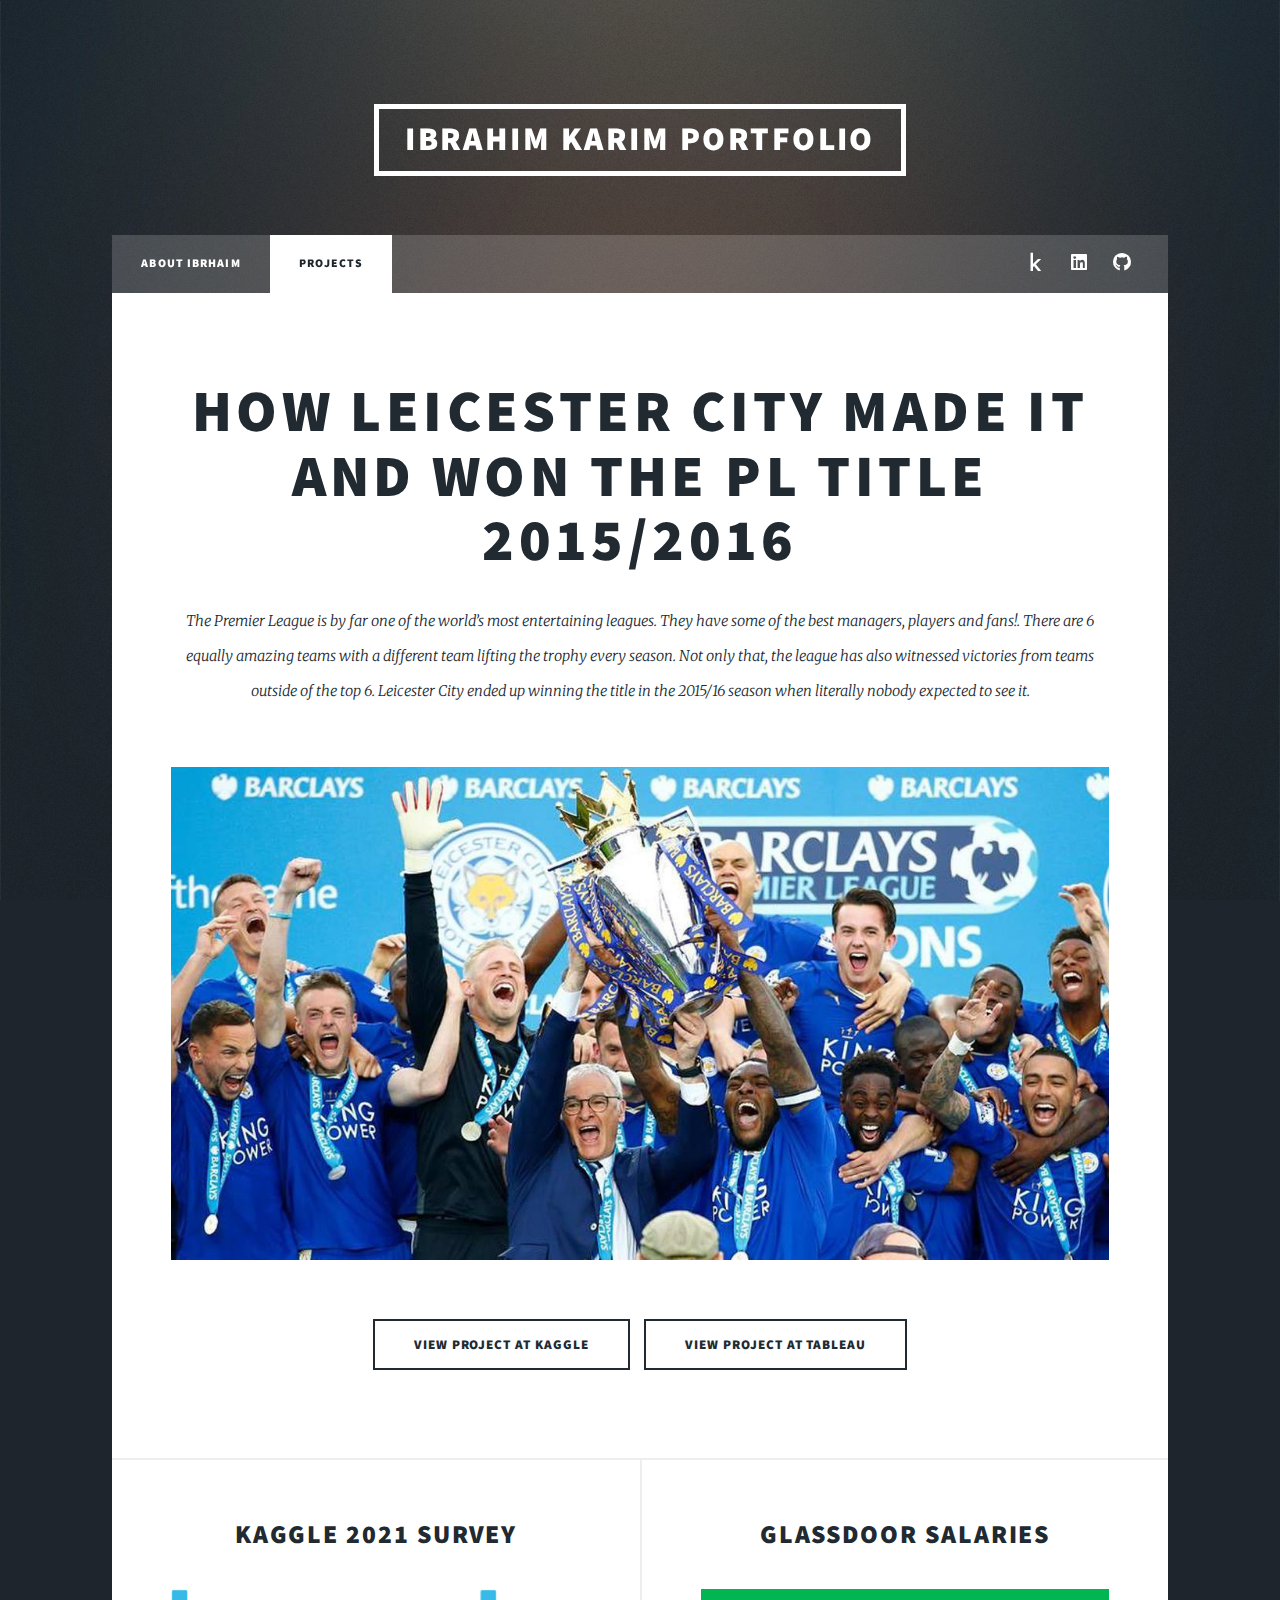
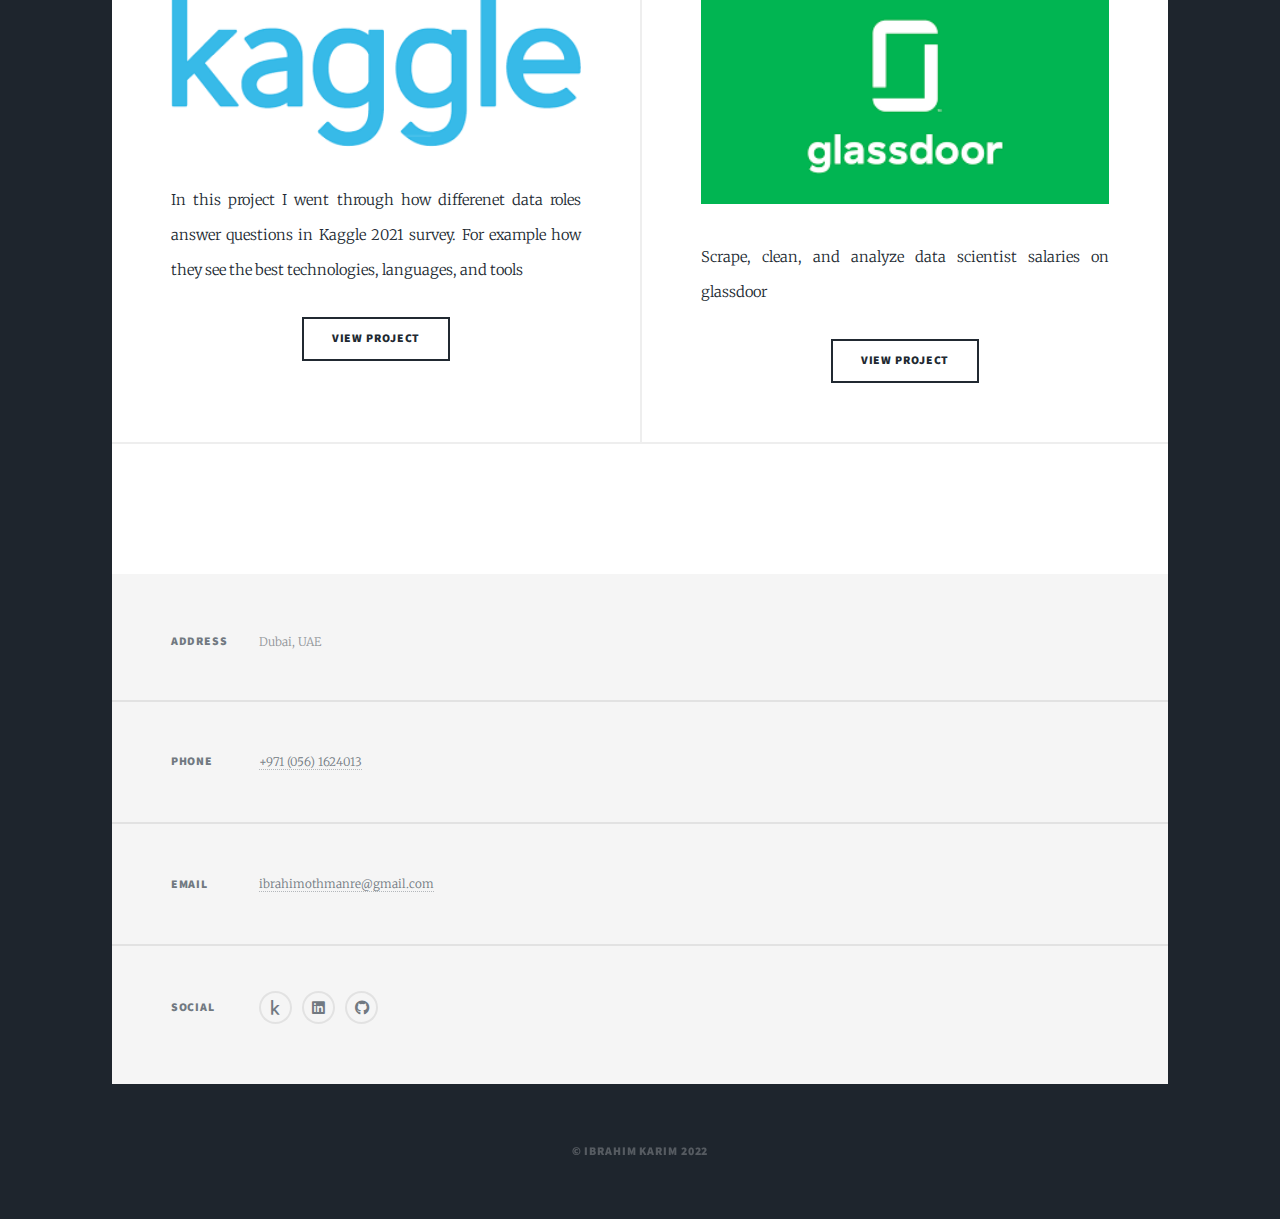
==== projects.html @ af28c00c "Add files via upload" ====
<!DOCTYPE HTML>
<!--
	Massively by HTML5 UP
	html5up.net | @ajlkn
	Free for personal and commercial use under the CCA 3.0 license (html5up.net/license)
-->
<html>
	<head>
		<title>Ibrahim Karim Data Analyst</title>
		<meta charset="utf-8" />
		<meta name="viewport" content="width=device-width, initial-scale=1, user-scalable=no" />
		<link rel="stylesheet" href="assets/css/main.css" />
		<noscript><link rel="stylesheet" href="assets/css/noscript.css" /></noscript>
	</head>
	<body class="is-preload">

		<!-- Wrapper -->
			<div id="wrapper">

				

				<!-- Header -->
					<header id="header">
						<a href="index.html" class="logo">Ibrahim Karim Portfolio</a>
					</header>

				<!-- Nav -->
					<nav id="nav">
						<ul class="links">
							<li><a href="index.html">About Ibrhaim</a></li>
							<li class="active"><a href="elements.html">Projects</a></li>
						</ul>
						<ul class="icons">
							<li><a href="https://www.kaggle.com/ibrahimothman/code" class="icon brands fa-kaggle" target="_blank"><span class="label">Kaggle</span></a></li>
							<li><a href="https://www.linkedin.com/in/ibrahim-karim-ibrahim" class="icon brands fa-linkedin" target="_blank"><span class="label">LinkedIn</span></a></li>
							<li><a href="https://www.github.com/ibrahimothman" class="icon brands fa-github" target="_blank"><span class="label">GitHub</span></a></li>
						</ul>
					</nav>

				<!-- Main -->
					<div id="main">

						<!-- Featured Post -->
							<article class="post featured">
								<header class="major">
									<h2><a href="#">How Leicester City made it and won the PL title 2015/2016</a></h2>
									<p>The Premier League is by far one of the world’s most entertaining leagues. They have some of the best managers, players and fans!.
										There are 6 equally amazing teams with a different team lifting the trophy every season. Not only that, the league has also witnessed victories from teams outside of the top 6. 
										Leicester City ended up winning the title in the 2015/16 season when literally nobody expected to see it. 
										</p>
								</header>
								<a href="#" class="image main"><img src="images/leicester.jpg" alt="" /></a>
								<ul class="actions special">
									<li><a href="https://www.kaggle.com/ibrahimothman/how-leicester-won-the-pl-in-2015-16" class="button large" target="_blank">View Project at Kaggle</a></li>
									<li><a href="https://rb.gy/t4srkr" class="button large" target="_blank">View Project at Tableau</a></li>
								</ul>
							</article>

						<!-- Posts -->
							<section class="posts">
								<!-- <article>
									<header>
										<h2><a href="#">Avocado Sales in the USA 2015-2021<br /></a></h2>
									</header>
									<a href="#" class="image fit"><img src="images/avocado.jpg" alt="" /></a>
									<p>Due to the rise of vegetarianism, I was wondering if the price of the avocado, depending on the varieties increased over time and if it has an impact on the total volume sold as well as the volume sold</p>
									<ul class="actions special">
										<li><a href="#" class="button" target="_blank">View Project</a></li>
									</ul>
								</article> -->
								<article>
									<header>
										<h2><a href="#">Kaggle 2021 Survey<br /></a></h2>
									</header>
									<a href="https://www.kaggle.com/code/ibrahimothman/kaggle-2021-survey-compare-answers-by-roles" class="image fit" target="_blank"><img src="images/Kaggle.png" alt="" /></a>
									<p>In this project I went through how differenet data roles answer questions in Kaggle 2021 survey. For example how they see the best technologies, languages, and tools</p>
									<ul class="actions special">
										<li><a href="https://www.kaggle.com/code/ibrahimothman/kaggle-2021-survey-compare-answers-by-roles" class="button" target="_blank">View Project</a></li>
									</ul>
								</article>
								<article>
									<header>
										<h2><a href="#">Glassdoor Salaries<br />
										</a></h2>
									</header>
									<a href="https://github.com/ibrahimothman/Glassdoor_DS_salaries/blob/main/EDA.ipynb" class="image fit" target="_blank"><img src="images/glassdoor.png" alt="" /></a>
									<p>Scrape, clean, and analyze data scientist salaries on glassdoor</p>
									<ul class="actions special">
										<li><a href="https://github.com/ibrahimothman/Glassdoor_DS_salaries/blob/main/EDA.ipynb" class="button" target="_blank">View Project</a></li>
									</ul>
								</article>
								
							</section>

						<!-- Footer -->
							<footer>
								<div class="pagination">
									<!--<a href="#" class="previous">Prev</a>-->
									<!-- <a href="#" class="page active">1</a>
									<a href="#" class="page">2</a>
									<a href="#" class="page">3</a>
									<span class="extra">&hellip;</span>
									<a href="#" class="page">8</a>
									<a href="#" class="page">9</a>
									<a href="#" class="page">10</a>
									<a href="#" class="next">Next</a> -->
								</div>
							</footer>

					</div>

				<!-- Footer -->
					<footer id="footer">
						
						<section class="split contact">
							<section class="alt">
								<h3>Address</h3>
								<p>Dubai, UAE<br />
								</p>
							</section>
							<section>
								<h3>Phone</h3>
								<p><a href="tel:+9710561624013">+971 (056) 1624013</a></p>
							</section>
							<section>
								<h3>Email</h3>
								<p><a href="mailto:ibrahimothmanre@gmail.com">ibrahimothmanre@gmail.com</a></p>
							</section>
							<section>
								<h3>Social</h3>
								<ul class="icons alt">
									<li><a href="https://www.kaggle.com/ibrahimothman/code" class="icon brands alt fa-kaggle" target="_blank"><span class="label">Kaggle</span></a></li>
									<li><a href="https://www.linkedin.com/in/ibrahim-karim-ibrahim" class="icon brands alt fa-linkedin" target="_blank"><span class="label">LinkedIn</span></a></li>
									<li><a href="https://www.github.com/ibrahimothman" class="icon brands alt fa-github" target="_blank"><span class="label">GitHub</span></a></li>
								
								</ul>
							</section>
						</section>
					</footer>

				<!-- Copyright -->
					<div id="copyright">
						<ul><li>&copy; Ibrahim Karim 2022</li></ul>
					</div>

			</div>

		<!-- Scripts -->
			<script src="assets/js/jquery.min.js"></script>
			<script src="assets/js/jquery.scrollex.min.js"></script>
			<script src="assets/js/jquery.scrolly.min.js"></script>
			<script src="assets/js/browser.min.js"></script>
			<script src="assets/js/breakpoints.min.js"></script>
			<script src="assets/js/util.js"></script>
			<script src="assets/js/main.js"></script>

	</body>
</html>
---- assets/css/main.css ----
@import url(fontawesome-all.min.css);
@import url("https://fonts.googleapis.com/css?family=Merriweather:300,700,300italic,700italic|Source+Sans+Pro:900");

/*
	Massively by HTML5 UP
	html5up.net | @ajlkn
	Free for personal and commercial use under the CCA 3.0 license (html5up.net/license)
*/

html, body, div, span, applet, object,
iframe, h1, h2, h3, h4, h5, h6, p, blockquote,
pre, a, abbr, acronym, address, big, cite,
code, del, dfn, em, img, ins, kbd, q, s, samp,
small, strike, strong, sub, sup, tt, var, b,
u, i, center, dl, dt, dd, ol, ul, li, fieldset,
form, label, legend, table, caption, tbody,
tfoot, thead, tr, th, td, article, aside,
canvas, details, embed, figure, figcaption,
footer, header, hgroup, menu, nav, output, ruby,
section, summary, time, mark, audio, video {
	margin: 0;
	padding: 0;
	border: 0;
	font-size: 100%;
	font: inherit;
	vertical-align: baseline;}

article, aside, details, figcaption, figure,
footer, header, hgroup, menu, nav, section {
	display: block;}

body {
	line-height: 1;
}

ol, ul {
	list-style: none;
}

blockquote, q {
	quotes: none;
}

	blockquote:before, blockquote:after, q:before, q:after {
		content: '';
		content: none;
	}

table {
	border-collapse: collapse;
	border-spacing: 0;
}

body {
	-webkit-text-size-adjust: none;
}

mark {
	background-color: transparent;
	color: inherit;
}

input::-moz-focus-inner {
	border: 0;
	padding: 0;
}

input, select, textarea {
	-moz-appearance: none;
	-webkit-appearance: none;
	-ms-appearance: none;
	appearance: none;
}

/* Basic */

	@-ms-viewport {
		width: device-width;
	}

	body {
		-ms-overflow-style: scrollbar;
	}

	@media screen and (max-width: 480px) {

		html, body {
			min-width: 320px;
		}

	}

	html {
		box-sizing: border-box;
	}

	*, *:before, *:after {
		box-sizing: inherit;
	}

	body {
		background-color: #1e252d;
	}

		body.is-preload *, body.is-preload *:before, body.is-preload *:after {
			-moz-animation: none !important;
			-webkit-animation: none !important;
			-ms-animation: none !important;
			animation: none !important;
			-moz-transition: none !important;
			-webkit-transition: none !important;
			-ms-transition: none !important;
			transition: none !important;
		}

/* Type */

	html {
		font-size: 16pt;
	}

		@media screen and (max-width: 1680px) {

			html {
				font-size: 12pt;
			}

		}

		@media screen and (max-width: 1280px) {

			html {
				font-size: 11pt;
			}

		}

		@media screen and (max-width: 360px) {

			html {
				font-size: 10pt;
			}

		}

	body {
		color: #212931;
	}

	body, input, select, textarea {
		font-family: "Merriweather", Georgia, serif;
		font-weight: 300;
		font-size: 1rem;
		line-height: 2.375;
	}

	a {
		-moz-transition: color 0.2s ease-in-out, background-color 0.2s ease-in-out, border-color 0.2s ease-in-out, box-shadow 0.2s ease-in-out;
		-webkit-transition: color 0.2s ease-in-out, background-color 0.2s ease-in-out, border-color 0.2s ease-in-out, box-shadow 0.2s ease-in-out;
		-ms-transition: color 0.2s ease-in-out, background-color 0.2s ease-in-out, border-color 0.2s ease-in-out, box-shadow 0.2s ease-in-out;
		transition: color 0.2s ease-in-out, background-color 0.2s ease-in-out, border-color 0.2s ease-in-out, box-shadow 0.2s ease-in-out;
		border-bottom: dotted 1px;
		text-decoration: none;
	}

		a:hover {
			border-bottom-color: transparent;
		}

	strong, b {
		font-weight: 600;
	}

	em, i {
		font-style: italic;
	}

	p {
		text-align: justify;
		margin: 0 0 2rem 0;
	}

	h1, h2, h3, h4, h5, h6 {
		font-family: "Source Sans Pro", Helvetica, sans-serif;
		font-weight: 900;
		line-height: 1.5;
		letter-spacing: 0.075em;
		text-transform: uppercase;
		margin: 0 0 1rem 0;
	}

		h1 a, h2 a, h3 a, h4 a, h5 a, h6 a {
			border-bottom: 0;
			color: inherit;
			text-decoration: none;
		}

	h1 {
		font-size: 4rem;
		line-height: 1.1;
		margin: 0 0 2rem 0;
	}

	h2 {
		font-size: 1.75rem;
		line-height: 1.3;
		margin: 0 0 1.5rem 0;
	}

	h3 {
		font-size: 1.25rem;
		margin: 0 0 1.5rem 0;
	}

	h4 {
		font-size: 1rem;
	}

	h5 {
		font-size: 0.9rem;
	}

	h6 {
		font-size: 0.8rem;
	}

	sub {
		font-size: 0.8rem;
		position: relative;
		top: 0.5rem;
	}

	sup {
		font-size: 0.8rem;
		position: relative;
		top: -0.5rem;
	}

	blockquote {
		border-left: solid 4px;
		font-style: italic;
		margin: 0 0 2rem 0;
		padding: 0.5rem 0 0.5rem 2rem;
	}

	code {
		border: solid 2px;
		font-family: "Courier New", monospace;
		font-size: 0.9rem;
		margin: 0 0.25rem;
		padding: 0.25rem 0.65rem;
	}

	pre {
		-webkit-overflow-scrolling: touch;
		font-family: "Courier New", monospace;
		font-size: 0.9rem;
		margin: 0 0 2rem 0;
	}

		pre code {
			display: block;
			line-height: 1.75;
			padding: 1rem 1.5rem;
			overflow-x: auto;
		}

	hr {
		border: 0;
		border-bottom: solid 2px;
		margin: 3rem 0;
	}

		hr.major {
			margin: 5rem 0;
		}

	.align-left {
		text-align: left;
	}

	.align-center {
		text-align: center;
	}

	.align-right {
		text-align: right;
	}

	input, select, textarea {
		color: #212931;
	}

	a {
		color: #212931;
		border-bottom-color: rgba(33, 41, 49, 0.5);
	}

		a:hover {
			border-bottom-color: transparent;
			color: #18bfef !important;
		}

	strong, b {
		color: #212931;
	}

	h1, h2, h3, h4, h5, h6 {
		color: #212931;
	}

	blockquote {
		border-left-color: #eeeeee;
	}

	code {
		background: rgba(220, 220, 220, 0.25);
		border-color: #eeeeee;
	}

	hr {
		border-bottom-color: #eeeeee;
	}

/* Row */

	.row {
		display: flex;
		flex-wrap: wrap;
		box-sizing: border-box;
		align-items: stretch;
	}

		.row > * {
			box-sizing: border-box;
		}

		.row.gtr-uniform > * > :last-child {
			margin-bottom: 0;
		}

		.row.aln-left {
			justify-content: flex-start;
		}

		.row.aln-center {
			justify-content: center;
		}

		.row.aln-right {
			justify-content: flex-end;
		}

		.row.aln-top {
			align-items: flex-start;
		}

		.row.aln-middle {
			align-items: center;
		}

		.row.aln-bottom {
			align-items: flex-end;
		}

		.row > .imp {
			order: -1;
		}

		.row > .col-1 {
			width: 8.33333%;
		}

		.row > .off-1 {
			margin-left: 8.33333%;
		}

		.row > .col-2 {
			width: 16.66667%;
		}

		.row > .off-2 {
			margin-left: 16.66667%;
		}

		.row > .col-3 {
			width: 25%;
		}

		.row > .off-3 {
			margin-left: 25%;
		}

		.row > .col-4 {
			width: 33.33333%;
		}

		.row > .off-4 {
			margin-left: 33.33333%;
		}

		.row > .col-5 {
			width: 41.66667%;
		}

		.row > .off-5 {
			margin-left: 41.66667%;
		}

		.row > .col-6 {
			width: 50%;
		}

		.row > .off-6 {
			margin-left: 50%;
		}

		.row > .col-7 {
			width: 58.33333%;
		}

		.row > .off-7 {
			margin-left: 58.33333%;
		}

		.row > .col-8 {
			width: 66.66667%;
		}

		.row > .off-8 {
			margin-left: 66.66667%;
		}

		.row > .col-9 {
			width: 75%;
		}

		.row > .off-9 {
			margin-left: 75%;
		}

		.row > .col-10 {
			width: 83.33333%;
		}

		.row > .off-10 {
			margin-left: 83.33333%;
		}

		.row > .col-11 {
			width: 91.66667%;
		}

		.row > .off-11 {
			margin-left: 91.66667%;
		}

		.row > .col-12 {
			width: 100%;
		}

		.row > .off-12 {
			margin-left: 100%;
		}

		.row.gtr-0 {
			margin-top: 0;
			margin-left: 0rem;
		}

			.row.gtr-0 > * {
				padding: 0 0 0 0rem;
			}

			.row.gtr-0.gtr-uniform {
				margin-top: 0rem;
			}

				.row.gtr-0.gtr-uniform > * {
					padding-top: 0rem;
				}

		.row.gtr-25 {
			margin-top: 0;
			margin-left: -0.375rem;
		}

			.row.gtr-25 > * {
				padding: 0 0 0 0.375rem;
			}

			.row.gtr-25.gtr-uniform {
				margin-top: -0.375rem;
			}

				.row.gtr-25.gtr-uniform > * {
					padding-top: 0.375rem;
				}

		.row.gtr-50 {
			margin-top: 0;
			margin-left: -0.75rem;
		}

			.row.gtr-50 > * {
				padding: 0 0 0 0.75rem;
			}

			.row.gtr-50.gtr-uniform {
				margin-top: -0.75rem;
			}

				.row.gtr-50.gtr-uniform > * {
					padding-top: 0.75rem;
				}

		.row {
			margin-top: 0;
			margin-left: -1.5rem;
		}

			.row > * {
				padding: 0 0 0 1.5rem;
			}

			.row.gtr-uniform {
				margin-top: -1.5rem;
			}

				.row.gtr-uniform > * {
					padding-top: 1.5rem;
				}

		.row.gtr-150 {
			margin-top: 0;
			margin-left: -2.25rem;
		}

			.row.gtr-150 > * {
				padding: 0 0 0 2.25rem;
			}

			.row.gtr-150.gtr-uniform {
				margin-top: -2.25rem;
			}

				.row.gtr-150.gtr-uniform > * {
					padding-top: 2.25rem;
				}

		.row.gtr-200 {
			margin-top: 0;
			margin-left: -3rem;
		}

			.row.gtr-200 > * {
				padding: 0 0 0 3rem;
			}

			.row.gtr-200.gtr-uniform {
				margin-top: -3rem;
			}

				.row.gtr-200.gtr-uniform > * {
					padding-top: 3rem;
				}

		@media screen and (max-width: 1680px) {

			.row {
				display: flex;
				flex-wrap: wrap;
				box-sizing: border-box;
				align-items: stretch;
			}

				.row > * {
					box-sizing: border-box;
				}

				.row.gtr-uniform > * > :last-child {
					margin-bottom: 0;
				}

				.row.aln-left {
					justify-content: flex-start;
				}

				.row.aln-center {
					justify-content: center;
				}

				.row.aln-right {
					justify-content: flex-end;
				}

				.row.aln-top {
					align-items: flex-start;
				}

				.row.aln-middle {
					align-items: center;
				}

				.row.aln-bottom {
					align-items: flex-end;
				}

				.row > .imp-xlarge {
					order: -1;
				}

				.row > .col-1-xlarge {
					width: 8.33333%;
				}

				.row > .off-1-xlarge {
					margin-left: 8.33333%;
				}

				.row > .col-2-xlarge {
					width: 16.66667%;
				}

				.row > .off-2-xlarge {
					margin-left: 16.66667%;
				}

				.row > .col-3-xlarge {
					width: 25%;
				}

				.row > .off-3-xlarge {
					margin-left: 25%;
				}

				.row > .col-4-xlarge {
					width: 33.33333%;
				}

				.row > .off-4-xlarge {
					margin-left: 33.33333%;
				}

				.row > .col-5-xlarge {
					width: 41.66667%;
				}

				.row > .off-5-xlarge {
					margin-left: 41.66667%;
				}

				.row > .col-6-xlarge {
					width: 50%;
				}

				.row > .off-6-xlarge {
					margin-left: 50%;
				}

				.row > .col-7-xlarge {
					width: 58.33333%;
				}

				.row > .off-7-xlarge {
					margin-left: 58.33333%;
				}

				.row > .col-8-xlarge {
					width: 66.66667%;
				}

				.row > .off-8-xlarge {
					margin-left: 66.66667%;
				}

				.row > .col-9-xlarge {
					width: 75%;
				}

				.row > .off-9-xlarge {
					margin-left: 75%;
				}

				.row > .col-10-xlarge {
					width: 83.33333%;
				}

				.row > .off-10-xlarge {
					margin-left: 83.33333%;
				}

				.row > .col-11-xlarge {
					width: 91.66667%;
				}

				.row > .off-11-xlarge {
					margin-left: 91.66667%;
				}

				.row > .col-12-xlarge {
					width: 100%;
				}

				.row > .off-12-xlarge {
					margin-left: 100%;
				}

				.row.gtr-0 {
					margin-top: 0;
					margin-left: 0rem;
				}

					.row.gtr-0 > * {
						padding: 0 0 0 0rem;
					}

					.row.gtr-0.gtr-uniform {
						margin-top: 0rem;
					}

						.row.gtr-0.gtr-uniform > * {
							padding-top: 0rem;
						}

				.row.gtr-25 {
					margin-top: 0;
					margin-left: -0.375rem;
				}

					.row.gtr-25 > * {
						padding: 0 0 0 0.375rem;
					}

					.row.gtr-25.gtr-uniform {
						margin-top: -0.375rem;
					}

						.row.gtr-25.gtr-uniform > * {
							padding-top: 0.375rem;
						}

				.row.gtr-50 {
					margin-top: 0;
					margin-left: -0.75rem;
				}

					.row.gtr-50 > * {
						padding: 0 0 0 0.75rem;
					}

					.row.gtr-50.gtr-uniform {
						margin-top: -0.75rem;
					}

						.row.gtr-50.gtr-uniform > * {
							padding-top: 0.75rem;
						}

				.row {
					margin-top: 0;
					margin-left: -1.5rem;
				}

					.row > * {
						padding: 0 0 0 1.5rem;
					}

					.row.gtr-uniform {
						margin-top: -1.5rem;
					}

						.row.gtr-uniform > * {
							padding-top: 1.5rem;
						}

				.row.gtr-150 {
					margin-top: 0;
					margin-left: -2.25rem;
				}

					.row.gtr-150 > * {
						padding: 0 0 0 2.25rem;
					}

					.row.gtr-150.gtr-uniform {
						margin-top: -2.25rem;
					}

						.row.gtr-150.gtr-uniform > * {
							padding-top: 2.25rem;
						}

				.row.gtr-200 {
					margin-top: 0;
					margin-left: -3rem;
				}

					.row.gtr-200 > * {
						padding: 0 0 0 3rem;
					}

					.row.gtr-200.gtr-uniform {
						margin-top: -3rem;
					}

						.row.gtr-200.gtr-uniform > * {
							padding-top: 3rem;
						}

		}

		@media screen and (max-width: 1280px) {

			.row {
				display: flex;
				flex-wrap: wrap;
				box-sizing: border-box;
				align-items: stretch;
			}

				.row > * {
					box-sizing: border-box;
				}

				.row.gtr-uniform > * > :last-child {
					margin-bottom: 0;
				}

				.row.aln-left {
					justify-content: flex-start;
				}

				.row.aln-center {
					justify-content: center;
				}

				.row.aln-right {
					justify-content: flex-end;
				}

				.row.aln-top {
					align-items: flex-start;
				}

				.row.aln-middle {
					align-items: center;
				}

				.row.aln-bottom {
					align-items: flex-end;
				}

				.row > .imp-large {
					order: -1;
				}

				.row > .col-1-large {
					width: 8.33333%;
				}

				.row > .off-1-large {
					margin-left: 8.33333%;
				}

				.row > .col-2-large {
					width: 16.66667%;
				}

				.row > .off-2-large {
					margin-left: 16.66667%;
				}

				.row > .col-3-large {
					width: 25%;
				}

				.row > .off-3-large {
					margin-left: 25%;
				}

				.row > .col-4-large {
					width: 33.33333%;
				}

				.row > .off-4-large {
					margin-left: 33.33333%;
				}

				.row > .col-5-large {
					width: 41.66667%;
				}

				.row > .off-5-large {
					margin-left: 41.66667%;
				}

				.row > .col-6-large {
					width: 50%;
				}

				.row > .off-6-large {
					margin-left: 50%;
				}

				.row > .col-7-large {
					width: 58.33333%;
				}

				.row > .off-7-large {
					margin-left: 58.33333%;
				}

				.row > .col-8-large {
					width: 66.66667%;
				}

				.row > .off-8-large {
					margin-left: 66.66667%;
				}

				.row > .col-9-large {
					width: 75%;
				}

				.row > .off-9-large {
					margin-left: 75%;
				}

				.row > .col-10-large {
					width: 83.33333%;
				}

				.row > .off-10-large {
					margin-left: 83.33333%;
				}

				.row > .col-11-large {
					width: 91.66667%;
				}

				.row > .off-11-large {
					margin-left: 91.66667%;
				}

				.row > .col-12-large {
					width: 100%;
				}

				.row > .off-12-large {
					margin-left: 100%;
				}

				.row.gtr-0 {
					margin-top: 0;
					margin-left: 0rem;
				}

					.row.gtr-0 > * {
						padding: 0 0 0 0rem;
					}

					.row.gtr-0.gtr-uniform {
						margin-top: 0rem;
					}

						.row.gtr-0.gtr-uniform > * {
							padding-top: 0rem;
						}

				.row.gtr-25 {
					margin-top: 0;
					margin-left: -0.375rem;
				}

					.row.gtr-25 > * {
						padding: 0 0 0 0.375rem;
					}

					.row.gtr-25.gtr-uniform {
						margin-top: -0.375rem;
					}

						.row.gtr-25.gtr-uniform > * {
							padding-top: 0.375rem;
						}

				.row.gtr-50 {
					margin-top: 0;
					margin-left: -0.75rem;
				}

					.row.gtr-50 > * {
						padding: 0 0 0 0.75rem;
					}

					.row.gtr-50.gtr-uniform {
						margin-top: -0.75rem;
					}

						.row.gtr-50.gtr-uniform > * {
							padding-top: 0.75rem;
						}

				.row {
					margin-top: 0;
					margin-left: -1.5rem;
				}

					.row > * {
						padding: 0 0 0 1.5rem;
					}

					.row.gtr-uniform {
						margin-top: -1.5rem;
					}

						.row.gtr-uniform > * {
							padding-top: 1.5rem;
						}

				.row.gtr-150 {
					margin-top: 0;
					margin-left: -2.25rem;
				}

					.row.gtr-150 > * {
						padding: 0 0 0 2.25rem;
					}

					.row.gtr-150.gtr-uniform {
						margin-top: -2.25rem;
					}

						.row.gtr-150.gtr-uniform > * {
							padding-top: 2.25rem;
						}

				.row.gtr-200 {
					margin-top: 0;
					margin-left: -3rem;
				}

					.row.gtr-200 > * {
						padding: 0 0 0 3rem;
					}

					.row.gtr-200.gtr-uniform {
						margin-top: -3rem;
					}

						.row.gtr-200.gtr-uniform > * {
							padding-top: 3rem;
						}

		}

		@media screen and (max-width: 980px) {

			.row {
				display: flex;
				flex-wrap: wrap;
				box-sizing: border-box;
				align-items: stretch;
			}

				.row > * {
					box-sizing: border-box;
				}

				.row.gtr-uniform > * > :last-child {
					margin-bottom: 0;
				}

				.row.aln-left {
					justify-content: flex-start;
				}

				.row.aln-center {
					justify-content: center;
				}

				.row.aln-right {
					justify-content: flex-end;
				}

				.row.aln-top {
					align-items: flex-start;
				}

				.row.aln-middle {
					align-items: center;
				}

				.row.aln-bottom {
					align-items: flex-end;
				}

				.row > .imp-medium {
					order: -1;
				}

				.row > .col-1-medium {
					width: 8.33333%;
				}

				.row > .off-1-medium {
					margin-left: 8.33333%;
				}

				.row > .col-2-medium {
					width: 16.66667%;
				}

				.row > .off-2-medium {
					margin-left: 16.66667%;
				}

				.row > .col-3-medium {
					width: 25%;
				}

				.row > .off-3-medium {
					margin-left: 25%;
				}

				.row > .col-4-medium {
					width: 33.33333%;
				}

				.row > .off-4-medium {
					margin-left: 33.33333%;
				}

				.row > .col-5-medium {
					width: 41.66667%;
				}

				.row > .off-5-medium {
					margin-left: 41.66667%;
				}

				.row > .col-6-medium {
					width: 50%;
				}

				.row > .off-6-medium {
					margin-left: 50%;
				}

				.row > .col-7-medium {
					width: 58.33333%;
				}

				.row > .off-7-medium {
					margin-left: 58.33333%;
				}

				.row > .col-8-medium {
					width: 66.66667%;
				}

				.row > .off-8-medium {
					margin-left: 66.66667%;
				}

				.row > .col-9-medium {
					width: 75%;
				}

				.row > .off-9-medium {
					margin-left: 75%;
				}

				.row > .col-10-medium {
					width: 83.33333%;
				}

				.row > .off-10-medium {
					margin-left: 83.33333%;
				}

				.row > .col-11-medium {
					width: 91.66667%;
				}

				.row > .off-11-medium {
					margin-left: 91.66667%;
				}

				.row > .col-12-medium {
					width: 100%;
				}

				.row > .off-12-medium {
					margin-left: 100%;
				}

				.row.gtr-0 {
					margin-top: 0;
					margin-left: 0rem;
				}

					.row.gtr-0 > * {
						padding: 0 0 0 0rem;
					}

					.row.gtr-0.gtr-uniform {
						margin-top: 0rem;
					}

						.row.gtr-0.gtr-uniform > * {
							padding-top: 0rem;
						}

				.row.gtr-25 {
					margin-top: 0;
					margin-left: -0.375rem;
				}

					.row.gtr-25 > * {
						padding: 0 0 0 0.375rem;
					}

					.row.gtr-25.gtr-uniform {
						margin-top: -0.375rem;
					}

						.row.gtr-25.gtr-uniform > * {
							padding-top: 0.375rem;
						}

				.row.gtr-50 {
					margin-top: 0;
					margin-left: -0.75rem;
				}

					.row.gtr-50 > * {
						padding: 0 0 0 0.75rem;
					}

					.row.gtr-50.gtr-uniform {
						margin-top: -0.75rem;
					}

						.row.gtr-50.gtr-uniform > * {
							padding-top: 0.75rem;
						}

				.row {
					margin-top: 0;
					margin-left: -1.5rem;
				}

					.row > * {
						padding: 0 0 0 1.5rem;
					}

					.row.gtr-uniform {
						margin-top: -1.5rem;
					}

						.row.gtr-uniform > * {
							padding-top: 1.5rem;
						}

				.row.gtr-150 {
					margin-top: 0;
					margin-left: -2.25rem;
				}

					.row.gtr-150 > * {
						padding: 0 0 0 2.25rem;
					}

					.row.gtr-150.gtr-uniform {
						margin-top: -2.25rem;
					}

						.row.gtr-150.gtr-uniform > * {
							padding-top: 2.25rem;
						}

				.row.gtr-200 {
					margin-top: 0;
					margin-left: -3rem;
				}

					.row.gtr-200 > * {
						padding: 0 0 0 3rem;
					}

					.row.gtr-200.gtr-uniform {
						margin-top: -3rem;
					}

						.row.gtr-200.gtr-uniform > * {
							padding-top: 3rem;
						}

		}

		@media screen and (max-width: 736px) {

			.row {
				display: flex;
				flex-wrap: wrap;
				box-sizing: border-box;
				align-items: stretch;
			}

				.row > * {
					box-sizing: border-box;
				}

				.row.gtr-uniform > * > :last-child {
					margin-bottom: 0;
				}

				.row.aln-left {
					justify-content: flex-start;
				}

				.row.aln-center {
					justify-content: center;
				}

				.row.aln-right {
					justify-content: flex-end;
				}

				.row.aln-top {
					align-items: flex-start;
				}

				.row.aln-middle {
					align-items: center;
				}

				.row.aln-bottom {
					align-items: flex-end;
				}

				.row > .imp-small {
					order: -1;
				}

				.row > .col-1-small {
					width: 8.33333%;
				}

				.row > .off-1-small {
					margin-left: 8.33333%;
				}

				.row > .col-2-small {
					width: 16.66667%;
				}

				.row > .off-2-small {
					margin-left: 16.66667%;
				}

				.row > .col-3-small {
					width: 25%;
				}

				.row > .off-3-small {
					margin-left: 25%;
				}

				.row > .col-4-small {
					width: 33.33333%;
				}

				.row > .off-4-small {
					margin-left: 33.33333%;
				}

				.row > .col-5-small {
					width: 41.66667%;
				}

				.row > .off-5-small {
					margin-left: 41.66667%;
				}

				.row > .col-6-small {
					width: 50%;
				}

				.row > .off-6-small {
					margin-left: 50%;
				}

				.row > .col-7-small {
					width: 58.33333%;
				}

				.row > .off-7-small {
					margin-left: 58.33333%;
				}

				.row > .col-8-small {
					width: 66.66667%;
				}

				.row > .off-8-small {
					margin-left: 66.66667%;
				}

				.row > .col-9-small {
					width: 75%;
				}

				.row > .off-9-small {
					margin-left: 75%;
				}

				.row > .col-10-small {
					width: 83.33333%;
				}

				.row > .off-10-small {
					margin-left: 83.33333%;
				}

				.row > .col-11-small {
					width: 91.66667%;
				}

				.row > .off-11-small {
					margin-left: 91.66667%;
				}

				.row > .col-12-small {
					width: 100%;
				}

				.row > .off-12-small {
					margin-left: 100%;
				}

				.row.gtr-0 {
					margin-top: 0;
					margin-left: 0rem;
				}

					.row.gtr-0 > * {
						padding: 0 0 0 0rem;
					}

					.row.gtr-0.gtr-uniform {
						margin-top: 0rem;
					}

						.row.gtr-0.gtr-uniform > * {
							padding-top: 0rem;
						}

				.row.gtr-25 {
					margin-top: 0;
					margin-left: -0.375rem;
				}

					.row.gtr-25 > * {
						padding: 0 0 0 0.375rem;
					}

					.row.gtr-25.gtr-uniform {
						margin-top: -0.375rem;
					}

						.row.gtr-25.gtr-uniform > * {
							padding-top: 0.375rem;
						}

				.row.gtr-50 {
					margin-top: 0;
					margin-left: -0.75rem;
				}

					.row.gtr-50 > * {
						padding: 0 0 0 0.75rem;
					}

					.row.gtr-50.gtr-uniform {
						margin-top: -0.75rem;
					}

						.row.gtr-50.gtr-uniform > * {
							padding-top: 0.75rem;
						}

				.row {
					margin-top: 0;
					margin-left: -1.5rem;
				}

					.row > * {
						padding: 0 0 0 1.5rem;
					}

					.row.gtr-uniform {
						margin-top: -1.5rem;
					}

						.row.gtr-uniform > * {
							padding-top: 1.5rem;
						}

				.row.gtr-150 {
					margin-top: 0;
					margin-left: -2.25rem;
				}

					.row.gtr-150 > * {
						padding: 0 0 0 2.25rem;
					}

					.row.gtr-150.gtr-uniform {
						margin-top: -2.25rem;
					}

						.row.gtr-150.gtr-uniform > * {
							padding-top: 2.25rem;
						}

				.row.gtr-200 {
					margin-top: 0;
					margin-left: -3rem;
				}

					.row.gtr-200 > * {
						padding: 0 0 0 3rem;
					}

					.row.gtr-200.gtr-uniform {
						margin-top: -3rem;
					}

						.row.gtr-200.gtr-uniform > * {
							padding-top: 3rem;
						}

		}

		@media screen and (max-width: 480px) {

			.row {
				display: flex;
				flex-wrap: wrap;
				box-sizing: border-box;
				align-items: stretch;
			}

				.row > * {
					box-sizing: border-box;
				}

				.row.gtr-uniform > * > :last-child {
					margin-bottom: 0;
				}

				.row.aln-left {
					justify-content: flex-start;
				}

				.row.aln-center {
					justify-content: center;
				}

				.row.aln-right {
					justify-content: flex-end;
				}

				.row.aln-top {
					align-items: flex-start;
				}

				.row.aln-middle {
					align-items: center;
				}

				.row.aln-bottom {
					align-items: flex-end;
				}

				.row > .imp-xsmall {
					order: -1;
				}

				.row > .col-1-xsmall {
					width: 8.33333%;
				}

				.row > .off-1-xsmall {
					margin-left: 8.33333%;
				}

				.row > .col-2-xsmall {
					width: 16.66667%;
				}

				.row > .off-2-xsmall {
					margin-left: 16.66667%;
				}

				.row > .col-3-xsmall {
					width: 25%;
				}

				.row > .off-3-xsmall {
					margin-left: 25%;
				}

				.row > .col-4-xsmall {
					width: 33.33333%;
				}

				.row > .off-4-xsmall {
					margin-left: 33.33333%;
				}

				.row > .col-5-xsmall {
					width: 41.66667%;
				}

				.row > .off-5-xsmall {
					margin-left: 41.66667%;
				}

				.row > .col-6-xsmall {
					width: 50%;
				}

				.row > .off-6-xsmall {
					margin-left: 50%;
				}

				.row > .col-7-xsmall {
					width: 58.33333%;
				}

				.row > .off-7-xsmall {
					margin-left: 58.33333%;
				}

				.row > .col-8-xsmall {
					width: 66.66667%;
				}

				.row > .off-8-xsmall {
					margin-left: 66.66667%;
				}

				.row > .col-9-xsmall {
					width: 75%;
				}

				.row > .off-9-xsmall {
					margin-left: 75%;
				}

				.row > .col-10-xsmall {
					width: 83.33333%;
				}

				.row > .off-10-xsmall {
					margin-left: 83.33333%;
				}

				.row > .col-11-xsmall {
					width: 91.66667%;
				}

				.row > .off-11-xsmall {
					margin-left: 91.66667%;
				}

				.row > .col-12-xsmall {
					width: 100%;
				}

				.row > .off-12-xsmall {
					margin-left: 100%;
				}

				.row.gtr-0 {
					margin-top: 0;
					margin-left: 0rem;
				}

					.row.gtr-0 > * {
						padding: 0 0 0 0rem;
					}

					.row.gtr-0.gtr-uniform {
						margin-top: 0rem;
					}

						.row.gtr-0.gtr-uniform > * {
							padding-top: 0rem;
						}

				.row.gtr-25 {
					margin-top: 0;
					margin-left: -0.375rem;
				}

					.row.gtr-25 > * {
						padding: 0 0 0 0.375rem;
					}

					.row.gtr-25.gtr-uniform {
						margin-top: -0.375rem;
					}

						.row.gtr-25.gtr-uniform > * {
							padding-top: 0.375rem;
						}

				.row.gtr-50 {
					margin-top: 0;
					margin-left: -0.75rem;
				}

					.row.gtr-50 > * {
						padding: 0 0 0 0.75rem;
					}

					.row.gtr-50.gtr-uniform {
						margin-top: -0.75rem;
					}

						.row.gtr-50.gtr-uniform > * {
							padding-top: 0.75rem;
						}

				.row {
					margin-top: 0;
					margin-left: -1.5rem;
				}

					.row > * {
						padding: 0 0 0 1.5rem;
					}

					.row.gtr-uniform {
						margin-top: -1.5rem;
					}

						.row.gtr-uniform > * {
							padding-top: 1.5rem;
						}

				.row.gtr-150 {
					margin-top: 0;
					margin-left: -2.25rem;
				}

					.row.gtr-150 > * {
						padding: 0 0 0 2.25rem;
					}

					.row.gtr-150.gtr-uniform {
						margin-top: -2.25rem;
					}

						.row.gtr-150.gtr-uniform > * {
							padding-top: 2.25rem;
						}

				.row.gtr-200 {
					margin-top: 0;
					margin-left: -3rem;
				}

					.row.gtr-200 > * {
						padding: 0 0 0 3rem;
					}

					.row.gtr-200.gtr-uniform {
						margin-top: -3rem;
					}

						.row.gtr-200.gtr-uniform > * {
							padding-top: 3rem;
						}

		}

		@media screen and (max-width: 360px) {

			.row {
				display: flex;
				flex-wrap: wrap;
				box-sizing: border-box;
				align-items: stretch;
			}

				.row > * {
					box-sizing: border-box;
				}

				.row.gtr-uniform > * > :last-child {
					margin-bottom: 0;
				}

				.row.aln-left {
					justify-content: flex-start;
				}

				.row.aln-center {
					justify-content: center;
				}

				.row.aln-right {
					justify-content: flex-end;
				}

				.row.aln-top {
					align-items: flex-start;
				}

				.row.aln-middle {
					align-items: center;
				}

				.row.aln-bottom {
					align-items: flex-end;
				}

				.row > .imp-xxsmall {
					order: -1;
				}

				.row > .col-1-xxsmall {
					width: 8.33333%;
				}

				.row > .off-1-xxsmall {
					margin-left: 8.33333%;
				}

				.row > .col-2-xxsmall {
					width: 16.66667%;
				}

				.row > .off-2-xxsmall {
					margin-left: 16.66667%;
				}

				.row > .col-3-xxsmall {
					width: 25%;
				}

				.row > .off-3-xxsmall {
					margin-left: 25%;
				}

				.row > .col-4-xxsmall {
					width: 33.33333%;
				}

				.row > .off-4-xxsmall {
					margin-left: 33.33333%;
				}

				.row > .col-5-xxsmall {
					width: 41.66667%;
				}

				.row > .off-5-xxsmall {
					margin-left: 41.66667%;
				}

				.row > .col-6-xxsmall {
					width: 50%;
				}

				.row > .off-6-xxsmall {
					margin-left: 50%;
				}

				.row > .col-7-xxsmall {
					width: 58.33333%;
				}

				.row > .off-7-xxsmall {
					margin-left: 58.33333%;
				}

				.row > .col-8-xxsmall {
					width: 66.66667%;
				}

				.row > .off-8-xxsmall {
					margin-left: 66.66667%;
				}

				.row > .col-9-xxsmall {
					width: 75%;
				}

				.row > .off-9-xxsmall {
					margin-left: 75%;
				}

				.row > .col-10-xxsmall {
					width: 83.33333%;
				}

				.row > .off-10-xxsmall {
					margin-left: 83.33333%;
				}

				.row > .col-11-xxsmall {
					width: 91.66667%;
				}

				.row > .off-11-xxsmall {
					margin-left: 91.66667%;
				}

				.row > .col-12-xxsmall {
					width: 100%;
				}

				.row > .off-12-xxsmall {
					margin-left: 100%;
				}

				.row.gtr-0 {
					margin-top: 0;
					margin-left: 0rem;
				}

					.row.gtr-0 > * {
						padding: 0 0 0 0rem;
					}

					.row.gtr-0.gtr-uniform {
						margin-top: 0rem;
					}

						.row.gtr-0.gtr-uniform > * {
							padding-top: 0rem;
						}

				.row.gtr-25 {
					margin-top: 0;
					margin-left: -0.375rem;
				}

					.row.gtr-25 > * {
						padding: 0 0 0 0.375rem;
					}

					.row.gtr-25.gtr-uniform {
						margin-top: -0.375rem;
					}

						.row.gtr-25.gtr-uniform > * {
							padding-top: 0.375rem;
						}

				.row.gtr-50 {
					margin-top: 0;
					margin-left: -0.75rem;
				}

					.row.gtr-50 > * {
						padding: 0 0 0 0.75rem;
					}

					.row.gtr-50.gtr-uniform {
						margin-top: -0.75rem;
					}

						.row.gtr-50.gtr-uniform > * {
							padding-top: 0.75rem;
						}

				.row {
					margin-top: 0;
					margin-left: -1.5rem;
				}

					.row > * {
						padding: 0 0 0 1.5rem;
					}

					.row.gtr-uniform {
						margin-top: -1.5rem;
					}

						.row.gtr-uniform > * {
							padding-top: 1.5rem;
						}

				.row.gtr-150 {
					margin-top: 0;
					margin-left: -2.25rem;
				}

					.row.gtr-150 > * {
						padding: 0 0 0 2.25rem;
					}

					.row.gtr-150.gtr-uniform {
						margin-top: -2.25rem;
					}

						.row.gtr-150.gtr-uniform > * {
							padding-top: 2.25rem;
						}

				.row.gtr-200 {
					margin-top: 0;
					margin-left: -3rem;
				}

					.row.gtr-200 > * {
						padding: 0 0 0 3rem;
					}

					.row.gtr-200.gtr-uniform {
						margin-top: -3rem;
					}

						.row.gtr-200.gtr-uniform > * {
							padding-top: 3rem;
						}

		}

/* Box */

	.box {
		border: solid 2px;
		margin-bottom: 2rem;
		padding: 1.5rem;
	}

		.box > :last-child,
		.box > :last-child > :last-child,
		.box > :last-child > :last-child > :last-child {
			margin-bottom: 0;
		}

		.box.alt {
			border: 0;
			border-radius: 0;
			padding: 0;
		}

	.box {
		border-color: #eeeeee;
	}

/* Button */

	input[type="submit"],
	input[type="reset"],
	input[type="button"],
	button,
	.button {
		-moz-appearance: none;
		-webkit-appearance: none;
		-ms-appearance: none;
		appearance: none;
		-moz-transition: background-color 0.2s ease-in-out, box-shadow 0.2s ease-in-out, color 0.2s ease-in-out;
		-webkit-transition: background-color 0.2s ease-in-out, box-shadow 0.2s ease-in-out, color 0.2s ease-in-out;
		-ms-transition: background-color 0.2s ease-in-out, box-shadow 0.2s ease-in-out, color 0.2s ease-in-out;
		transition: background-color 0.2s ease-in-out, box-shadow 0.2s ease-in-out, color 0.2s ease-in-out;
		border: 0;
		border-radius: 0;
		cursor: pointer;
		display: inline-block;
		font-family: "Source Sans Pro", Helvetica, sans-serif;
		font-size: 0.8rem;
		font-weight: 900;
		letter-spacing: 0.075em;
		height: 3rem;
		line-height: 3rem;
		padding: 0 2rem;
		text-align: center;
		text-decoration: none;
		text-transform: uppercase;
		white-space: nowrap;
	}

		input[type="submit"].icon:before,
		input[type="reset"].icon:before,
		input[type="button"].icon:before,
		button.icon:before,
		.button.icon:before {
			margin-right: 0.5rem;
		}

		input[type="submit"].icon.solo,
		input[type="reset"].icon.solo,
		input[type="button"].icon.solo,
		button.icon.solo,
		.button.icon.solo {
			position: relative;
			width: 4rem;
			height: 4rem;
			line-height: 4rem;
			border-radius: 4rem;
			text-indent: 4rem;
			overflow: hidden;
			padding: 0;
			white-space: nowrap;
		}

			input[type="submit"].icon.solo:before,
			input[type="reset"].icon.solo:before,
			input[type="button"].icon.solo:before,
			button.icon.solo:before,
			.button.icon.solo:before {
				position: absolute;
				display: block;
				top: 0;
				left: 0;
				width: inherit;
				height: inherit;
				line-height: inherit;
				font-size: 1.25rem;
				margin-right: 0;
				text-align: center;
				text-indent: 0;
			}

		input[type="submit"].fit,
		input[type="reset"].fit,
		input[type="button"].fit,
		button.fit,
		.button.fit {
			width: 100%;
		}

		input[type="submit"].small,
		input[type="reset"].small,
		input[type="button"].small,
		button.small,
		.button.small {
			font-size: 0.7rem;
			height: 2.5rem;
			line-height: 2.5rem;
			padding: 0 1.5rem;
		}

		input[type="submit"].large,
		input[type="reset"].large,
		input[type="button"].large,
		button.large,
		.button.large {
			font-size: 0.9rem;
			height: 3.5rem;
			line-height: 3.5rem;
			padding: 0 2.75rem;
		}

		@media screen and (max-width: 980px) {

			input[type="submit"],
			input[type="reset"],
			input[type="button"],
			button,
			.button {
				font-size: 0.9rem;
				height: 3.25rem;
				line-height: 3.25rem;
			}

				input[type="submit"].large,
				input[type="reset"].large,
				input[type="button"].large,
				button.large,
				.button.large {
					font-size: 1rem;
					height: 3.75rem;
					line-height: 3.75rem;
				}

		}

		input[type="submit"].disabled, input[type="submit"]:disabled,
		input[type="reset"].disabled,
		input[type="reset"]:disabled,
		input[type="button"].disabled,
		input[type="button"]:disabled,
		button.disabled,
		button:disabled,
		.button.disabled,
		.button:disabled {
			pointer-events: none;
			opacity: 0.25;
		}

	input[type="submit"],
	input[type="reset"],
	input[type="button"],
	button,
	.button {
		background-color: transparent;
		box-shadow: inset 0 0 0 2px #212931;
		color: #212931 !important;
	}

		input[type="submit"]:hover,
		input[type="reset"]:hover,
		input[type="button"]:hover,
		button:hover,
		.button:hover {
			box-shadow: inset 0 0 0 2px #18bfef;
			color: #18bfef !important;
		}

		input[type="submit"].primary,
		input[type="reset"].primary,
		input[type="button"].primary,
		button.primary,
		.button.primary {
			background-color: #212931;
			box-shadow: none;
			color: #ffffff !important;
		}

			input[type="submit"].primary:hover,
			input[type="reset"].primary:hover,
			input[type="button"].primary:hover,
			button.primary:hover,
			.button.primary:hover {
				background-color: #18bfef;
			}

/* Form */

	form {
		margin: 0 0 2rem 0;
	}

		form > :last-child {
			margin-bottom: 0;
		}

		form > .fields {
			display: -moz-flex;
			display: -webkit-flex;
			display: -ms-flex;
			display: flex;
			-moz-flex-wrap: wrap;
			-webkit-flex-wrap: wrap;
			-ms-flex-wrap: wrap;
			flex-wrap: wrap;
			width: calc(100% + 3rem);
			margin: -1.5rem 0 2rem -1.5rem;
		}

			form > .fields > .field {
				-moz-flex-grow: 0;
				-webkit-flex-grow: 0;
				-ms-flex-grow: 0;
				flex-grow: 0;
				-moz-flex-shrink: 0;
				-webkit-flex-shrink: 0;
				-ms-flex-shrink: 0;
				flex-shrink: 0;
				padding: 1.5rem 0 0 1.5rem;
				width: calc(100% - 1.5rem);
			}

				form > .fields > .field.half {
					width: calc(50% - 0.75rem);
				}

				form > .fields > .field.third {
					width: calc(100%/3 - 0.5rem);
				}

				form > .fields > .field.quarter {
					width: calc(25% - 0.375rem);
				}

		@media screen and (max-width: 480px) {

			form > .fields {
				width: calc(100% + 3rem);
				margin: -1.5rem 0 2rem -1.5rem;
			}

				form > .fields > .field {
					padding: 1.5rem 0 0 1.5rem;
					width: calc(100% - 1.5rem);
				}

					form > .fields > .field.half {
						width: calc(100% - 1.5rem);
					}

					form > .fields > .field.third {
						width: calc(100% - 1.5rem);
					}

					form > .fields > .field.quarter {
						width: calc(100% - 1.5rem);
					}

		}

	label {
		display: block;
		font-family: "Source Sans Pro", Helvetica, sans-serif;
		font-weight: 900;
		line-height: 1.5;
		letter-spacing: 0.075em;
		font-size: 0.8rem;
		text-transform: uppercase;
		margin: 0 0 0.75rem 0;
	}

		@media screen and (max-width: 980px) {

			label {
				font-size: 0.9rem;
			}

		}

	input[type="text"],
	input[type="password"],
	input[type="email"],
	select,
	textarea {
		-moz-appearance: none;
		-webkit-appearance: none;
		-ms-appearance: none;
		appearance: none;
		background: transparent;
		border-radius: 0;
		border: solid 2px;
		color: inherit;
		display: block;
		outline: 0;
		padding: 0 1rem;
		text-decoration: none;
		width: 100%;
	}

		input[type="text"]:invalid,
		input[type="password"]:invalid,
		input[type="email"]:invalid,
		select:invalid,
		textarea:invalid {
			box-shadow: none;
		}

	select {
		background-size: 1.25rem;
		background-repeat: no-repeat;
		background-position: calc(100% - 1rem) center;
		height: 3rem;
		padding-right: 3rem;
		text-overflow: ellipsis;
	}

		select:focus::-ms-value {
			background-color: transparent;
		}

		select::-ms-expand {
			display: none;
		}

	input[type="text"],
	input[type="password"],
	input[type="email"],
	select {
		height: 3rem;
	}

	textarea {
		padding: 0.75rem 1rem;
	}

	input[type="checkbox"],
	input[type="radio"] {
		-moz-appearance: none;
		-webkit-appearance: none;
		-ms-appearance: none;
		appearance: none;
		display: block;
		float: left;
		margin-right: -2rem;
		opacity: 0;
		width: 1rem;
		z-index: -1;
	}

		input[type="checkbox"] + label,
		input[type="radio"] + label {
			text-decoration: none;
			cursor: pointer;
			display: inline-block;
			font-size: 1rem;
			letter-spacing: 0;
			font-family: "Merriweather", Georgia, serif;
			text-transform: none;
			font-weight: 300;
			padding-left: 2.8rem;
			padding-right: 1rem;
			position: relative;
		}

			input[type="checkbox"] + label:before,
			input[type="radio"] + label:before {
				-moz-osx-font-smoothing: grayscale;
				-webkit-font-smoothing: antialiased;
				display: inline-block;
				font-style: normal;
				font-variant: normal;
				text-rendering: auto;
				line-height: 1;
				text-transform: none !important;
				font-family: 'Font Awesome 5 Free';
				font-weight: 900;
			}

			input[type="checkbox"] + label:before,
			input[type="radio"] + label:before {
				border-radius: 0;
				border: solid 2px;
				content: '';
				display: inline-block;
				font-size: 0.8rem;
				height: 1.8rem;
				left: 0;
				line-height: 1.65rem;
				position: absolute;
				text-align: center;
				top: -0.125rem;
				width: 1.8rem;
			}

		input[type="checkbox"]:checked + label:before,
		input[type="radio"]:checked + label:before {
			content: '\f00c';
		}

	input[type="checkbox"] + label:before {
		border-radius: 0;
	}

	input[type="radio"] + label:before {
		border-radius: 100%;
	}

	::-webkit-input-placeholder {
		opacity: 1.0;
	}

	:-moz-placeholder {
		opacity: 1.0;
	}

	::-moz-placeholder {
		opacity: 1.0;
	}

	:-ms-input-placeholder {
		opacity: 1.0;
	}

	label {
		color: #212931;
	}

	input[type="text"],
	input[type="password"],
	input[type="email"],
	select,
	textarea {
		border-color: #eeeeee;
	}

		input[type="text"]:focus,
		input[type="password"]:focus,
		input[type="email"]:focus,
		select:focus,
		textarea:focus {
			border-color: #18bfef;
		}

	select {
		background-image: url("data:image/svg+xml;charset=utf8,%3Csvg xmlns='http://www.w3.org/2000/svg' width='40' height='40' preserveAspectRatio='none' viewBox='0 0 40 40'%3E%3Cpath d='M9.4,12.3l10.4,10.4l10.4-10.4c0.2-0.2,0.5-0.4,0.9-0.4c0.3,0,0.6,0.1,0.9,0.4l3.3,3.3c0.2,0.2,0.4,0.5,0.4,0.9 c0,0.4-0.1,0.6-0.4,0.9L20.7,31.9c-0.2,0.2-0.5,0.4-0.9,0.4c-0.3,0-0.6-0.1-0.9-0.4L4.3,17.3c-0.2-0.2-0.4-0.5-0.4-0.9 c0-0.4,0.1-0.6,0.4-0.9l3.3-3.3c0.2-0.2,0.5-0.4,0.9-0.4S9.1,12.1,9.4,12.3z' fill='%23eeeeee' /%3E%3C/svg%3E");
	}

		select option {
			background-color: #ffffff;
			color: #212931;
		}

	.select-wrapper:before {
		color: #eeeeee;
	}

	input[type="checkbox"] + label,
	input[type="radio"] + label {
		color: #212931;
	}

		input[type="checkbox"] + label:before,
		input[type="radio"] + label:before {
			border-color: #eeeeee;
		}

	input[type="checkbox"]:checked + label:before,
	input[type="radio"]:checked + label:before {
		background-color: #212931;
		border-color: #212931;
		color: #ffffff;
	}

	input[type="checkbox"]:focus + label:before,
	input[type="radio"]:focus + label:before {
		border-color: #18bfef;
	}

	::-webkit-input-placeholder {
		color: #909498 !important;
	}

	:-moz-placeholder {
		color: #909498 !important;
	}

	::-moz-placeholder {
		color: #909498 !important;
	}

	:-ms-input-placeholder {
		color: #909498 !important;
	}

	.formerize-placeholder {
		color: #909498 !important;
	}

/* Icon */

	.icon {
		text-decoration: none;
		border-bottom: none;
		position: relative;
	}

		.icon:before {
			-moz-osx-font-smoothing: grayscale;
			-webkit-font-smoothing: antialiased;
			display: inline-block;
			font-style: normal;
			font-variant: normal;
			text-rendering: auto;
			line-height: 1;
			text-transform: none !important;
			font-family: 'Font Awesome 5 Free';
			font-weight: 400;
		}

		.icon > .label {
			display: none;
		}

		.icon:before {
			line-height: inherit;
		}

		.icon.solid:before {
			font-weight: 900;
		}

		.icon.brands:before {
			font-family: 'Font Awesome 5 Brands';
		}

/* Image */

	.image {
		border: 0;
		display: inline-block;
		position: relative;
	}

		.image img {
			display: block;
		}

		.image.left, .image.right {
			max-width: 40%;
		}

			.image.left img, .image.right img {
				width: 100%;
			}

		.image.left {
			float: left;
			margin: 0 2rem 2rem 0;
			top: 0.75rem;
		}

		.image.right {
			float: right;
			margin: 0 0 2rem 2rem;
			top: 0.75rem;
		}

		.image.fit {
			display: block;
			margin: 2.5rem 0;
			width: 100%;
		}

			.image.fit:first-child {
				margin-top: 0;
			}

			.image.fit img {
				width: 100%;
			}

		.image.main {
			display: block;
			margin: 4rem 0;
			width: 100%;
		}

			.image.main:first-child {
				margin-top: 0;
			}

			.image.main img {
				width: 100%;
			}

		@media screen and (max-width: 736px) {

			.image.fit {
				margin: 2rem 0;
			}

			.image.main {
				margin: 2rem 0;
			}

		}

	a.image {
		overflow: hidden;
	}

		a.image img {
			-moz-transition: -moz-transform 0.2s ease-out;
			-webkit-transition: -webkit-transform 0.2s ease-out;
			-ms-transition: -ms-transform 0.2s ease-out;
			transition: transform 0.2s ease-out;
		}

		a.image:hover img {
			-moz-transform: scale(1.05);
			-webkit-transform: scale(1.05);
			-ms-transform: scale(1.05);
			transform: scale(1.05);
		}

/* Actions */

	ul.actions {
		display: -moz-flex;
		display: -webkit-flex;
		display: -ms-flex;
		display: flex;
		cursor: default;
		list-style: none;
		margin-left: -1rem;
		padding-left: 0;
	}

		ul.actions li {
			padding: 0 0 0 1rem;
			vertical-align: middle;
		}

		ul.actions.special {
			-moz-justify-content: center;
			-webkit-justify-content: center;
			-ms-justify-content: center;
			justify-content: center;
			width: 100%;
			margin-left: 0;
		}

			ul.actions.special li:first-child {
				padding-left: 0;
			}

		ul.actions.stacked {
			-moz-flex-direction: column;
			-webkit-flex-direction: column;
			-ms-flex-direction: column;
			flex-direction: column;
			margin-left: 0;
		}

			ul.actions.stacked li {
				padding: 1.3rem 0 0 0;
			}

				ul.actions.stacked li:first-child {
					padding-top: 0;
				}

		ul.actions.fit {
			width: calc(100% + 1rem);
		}

			ul.actions.fit li {
				-moz-flex-grow: 1;
				-webkit-flex-grow: 1;
				-ms-flex-grow: 1;
				flex-grow: 1;
				-moz-flex-shrink: 1;
				-webkit-flex-shrink: 1;
				-ms-flex-shrink: 1;
				flex-shrink: 1;
				width: 100%;
			}

				ul.actions.fit li > * {
					width: 100%;
				}

			ul.actions.fit.stacked {
				width: 100%;
			}

		@media screen and (max-width: 480px) {

			ul.actions:not(.fixed) {
				-moz-flex-direction: column;
				-webkit-flex-direction: column;
				-ms-flex-direction: column;
				flex-direction: column;
				margin-left: 0;
				width: 100% !important;
			}

				ul.actions:not(.fixed) li {
					-moz-flex-grow: 1;
					-webkit-flex-grow: 1;
					-ms-flex-grow: 1;
					flex-grow: 1;
					-moz-flex-shrink: 1;
					-webkit-flex-shrink: 1;
					-ms-flex-shrink: 1;
					flex-shrink: 1;
					padding: 1rem 0 0 0;
					text-align: center;
					width: 100%;
				}

					ul.actions:not(.fixed) li > * {
						width: 100%;
					}

					ul.actions:not(.fixed) li:first-child {
						padding-top: 0;
					}

					ul.actions:not(.fixed) li input[type="submit"],
					ul.actions:not(.fixed) li input[type="reset"],
					ul.actions:not(.fixed) li input[type="button"],
					ul.actions:not(.fixed) li button,
					ul.actions:not(.fixed) li .button {
						width: 100%;
					}

						ul.actions:not(.fixed) li input[type="submit"].icon:before,
						ul.actions:not(.fixed) li input[type="reset"].icon:before,
						ul.actions:not(.fixed) li input[type="button"].icon:before,
						ul.actions:not(.fixed) li button.icon:before,
						ul.actions:not(.fixed) li .button.icon:before {
							margin-left: -0.5rem;
						}

		}

/* Icons */

	ul.icons {
		cursor: default;
		list-style: none;
		padding-left: 0;
	}

		ul.icons li {
			display: inline-block;
			padding: 0 0.5rem 0 0;
			vertical-align: middle;
		}

			ul.icons li:last-child {
				padding-right: 0;
			}

			ul.icons li .icon:before {
				width: 2.25rem;
				height: 2.25rem;
				line-height: 2.25rem;
				display: inline-block;
				text-align: center;
				border-radius: 100%;
				font-size: 1.25rem;
			}

		ul.icons.alt li .icon:before {
			-moz-transition: color 0.2s ease-in-out, background-color 0.2s ease-in-out, border-color 0.2s ease-in-out, box-shadow 0.2s ease-in-out;
			-webkit-transition: color 0.2s ease-in-out, background-color 0.2s ease-in-out, border-color 0.2s ease-in-out, box-shadow 0.2s ease-in-out;
			-ms-transition: color 0.2s ease-in-out, background-color 0.2s ease-in-out, border-color 0.2s ease-in-out, box-shadow 0.2s ease-in-out;
			transition: color 0.2s ease-in-out, background-color 0.2s ease-in-out, border-color 0.2s ease-in-out, box-shadow 0.2s ease-in-out;
			font-size: 1rem;
		}

/* List */

	ol {
		list-style: decimal;
		margin: 0 0 2rem 0;
		padding-left: 1.25rem;
	}

		ol li {
			padding-left: 0.25rem;
		}

	ul {
		list-style: disc;
		margin: 0 0 2rem 0;
		padding-left: 1rem;
	}

		ul li {
			padding-left: 0.5rem;
		}

		ul.divided {
			list-style: none;
			padding-left: 0;
		}

			ul.divided li {
				border-top: solid 1px;
				padding: 0.5rem 0;
			}

				ul.divided li:first-child {
					border-top: 0;
					padding-top: 0;
				}

	dl {
		margin: 0 0 2rem 0;
	}

		dl dt {
			display: block;
			font-weight: 600;
			margin: 0 0 1rem 0;
		}

		dl dd {
			margin-left: 2rem;
		}

	ul.divided li {
		border-top-color: #eeeeee;
	}

	ul.icons li a.icon:hover:before {
		color: #18bfef;
	}

	ul.icons.alt li .icon:before {
		box-shadow: inset 0 0 0 2px #eeeeee;
	}

	ul.icons.alt li a.icon:hover:before {
		box-shadow: inset 0 0 0 2px #18bfef;
	}

/* Section/Article */

	section.special, article.special {
		text-align: center;
	}

	header {
		cursor: default;
	}

		header > .date {
			display: block;
			font-size: 0.8rem;
			height: 1;
			margin: 0 0 1rem 0;
			position: relative;
		}

		header > p {
			font-style: italic;
		}

		header > h1 + p {
			font-size: 1.1rem;
			margin-top: -0.5rem;
			line-height: 2;
		}

		header > h2 + p {
			font-size: 1rem;
			margin-top: -0.75rem;
		}

		header > h3 + p {
			font-size: 0.9rem;
			margin-top: -0.75rem;
		}

		header > h4 + p {
			font-size: 0.8rem;
			margin-top: -0.75rem;
		}

		header.major {
			margin: 0 0 4rem 0;
			text-align: center;
		}

			header.major > :last-child {
				margin-bottom: 0;
			}

			header.major > p {
				margin-top: 0;
				text-align: center;
			}

			header.major > .date {
				font-size: 1rem;
				margin: 0 0 4rem 0;
			}

				header.major > .date:before, header.major > .date:after {
					content: '';
					display: block;
					position: absolute;
					top: 50%;
					width: calc(50% - 6rem);
					border-top: solid 2px;
				}

				header.major > .date:before {
					left: 0;
				}

				header.major > .date:after {
					right: 0;
				}

		@media screen and (max-width: 980px) {

			header br {
				display: none;
			}

		}

		@media screen and (max-width: 736px) {

			header.major {
				margin: 0 0 2rem 0;
			}

		}

	header.major .date:before, header.major .date:after {
		border-top-color: #eeeeee;
	}

/* Table */

	.table-wrapper {
		-webkit-overflow-scrolling: touch;
		overflow-x: auto;
	}

	table {
		margin: 0 0 2rem 0;
		width: 100%;
	}

		table tbody tr {
			border: solid 1px;
			border-left: 0;
			border-right: 0;
		}

		table td {
			padding: 0.75rem 0.75rem;
		}

		table th {
			font-family: "Source Sans Pro", Helvetica, sans-serif;
			font-size: 0.8rem;
			font-weight: 900;
			letter-spacing: 0.075em;
			line-height: 1.5;
			padding: 0 0.75rem 0.75rem 0.75rem;
			text-align: left;
			text-transform: uppercase;
		}

			@media screen and (max-width: 980px) {

				table th {
					font-size: 0.9rem;
				}

			}

		table thead {
			border-bottom: solid 2px;
		}

		table tfoot {
			border-top: solid 2px;
		}

		table.alt {
			border-collapse: separate;
		}

			table.alt tbody tr td {
				border: solid 1px;
				border-left-width: 0;
				border-top-width: 0;
			}

				table.alt tbody tr td:first-child {
					border-left-width: 1px;
				}

			table.alt tbody tr:first-child td {
				border-top-width: 1px;
			}

			table.alt thead {
				border-bottom: 0;
			}

			table.alt tfoot {
				border-top: 0;
			}

	table tbody tr {
		border-color: #eeeeee;
	}

		table tbody tr:nth-child(2n + 1) {
			background-color: rgba(220, 220, 220, 0.25);
		}

	table th {
		color: #212931;
	}

	table thead {
		border-bottom-color: #eeeeee;
	}

	table tfoot {
		border-top-color: #eeeeee;
	}

	table.alt tbody tr td {
		border-color: #eeeeee;
	}

/* Pagination */

	.pagination {
		display: -moz-inline-flex;
		display: -webkit-inline-flex;
		display: -ms-inline-flex;
		display: inline-flex;
		-moz-user-select: none;
		-webkit-user-select: none;
		-ms-user-select: none;
		user-select: none;
		cursor: default;
		list-style: none;
		margin: 0 0 2rem 2px;
		padding: 0;
	}

		.pagination a, .pagination span {
			-moz-transition: background-color 0.2s ease-in-out, border-color 0.2s ease-in-out, box-shadow 0.2s ease-in-out, color 0.2s ease-in-out;
			-webkit-transition: background-color 0.2s ease-in-out, border-color 0.2s ease-in-out, box-shadow 0.2s ease-in-out, color 0.2s ease-in-out;
			-ms-transition: background-color 0.2s ease-in-out, border-color 0.2s ease-in-out, box-shadow 0.2s ease-in-out, color 0.2s ease-in-out;
			transition: background-color 0.2s ease-in-out, border-color 0.2s ease-in-out, box-shadow 0.2s ease-in-out, color 0.2s ease-in-out;
			border: solid 2px;
			display: inline-block;
			font-family: "Source Sans Pro", Helvetica, sans-serif;
			font-size: 0.8rem;
			font-weight: 900;
			height: 3rem;
			letter-spacing: 0.075em;
			line-height: calc(3rem - 4px);
			margin-left: -2px;
			min-width: 3rem;
			position: relative;
			text-align: center;
			text-decoration: none;
			text-transform: uppercase;
		}

		.pagination .next, .pagination .previous {
			text-decoration: none;
			padding: 0 1.75rem;
		}

			.pagination .next:before, .pagination .previous:before {
				-moz-osx-font-smoothing: grayscale;
				-webkit-font-smoothing: antialiased;
				display: inline-block;
				font-style: normal;
				font-variant: normal;
				text-rendering: auto;
				line-height: 1;
				text-transform: none !important;
				font-family: 'Font Awesome 5 Free';
				font-weight: 900;
			}

			.pagination .next:before, .pagination .previous:before {
				display: inline-block;
				color: inherit !important;
				line-height: inherit;
			}

		.pagination .previous:before {
			content: '\f104';
			margin-right: 0.9375em;
		}

		.pagination .next:before {
			content: '\f105';
			float: right;
			margin-left: 0.9375em;
		}

		@media screen and (max-width: 980px) {

			.pagination a, .pagination span {
				font-size: 0.9rem;
			}

		}

		@media screen and (max-width: 480px) {

			.pagination .page, .pagination .extra {
				display: none;
			}

		}

	.pagination a, .pagination span {
		border-color: #eeeeee;
	}

	.pagination a {
		color: #212931 !important;
	}

		.pagination a:hover {
			color: #18bfef !important;
			border-color: #18bfef;
			z-index: 1;
		}

			.pagination a:hover + a,
			.pagination a:hover + span {
				border-left-color: #18bfef;
			}

		.pagination a.active {
			background-color: #eeeeee;
		}

	.pagination span {
		color: #eeeeee;
	}

/* Wrapper */

	#wrapper {
		-moz-transition: opacity 0.5s ease;
		-webkit-transition: opacity 0.5s ease;
		-ms-transition: opacity 0.5s ease;
		transition: opacity 0.5s ease;
		position: relative;
		z-index: 1;
		overflow: hidden;
	}

		#wrapper > .bg {
			position: absolute;
			top: 0;
			left: 0;
			width: 100%;
			height: 100%;
			background-color: #212931;
			background-image: url("../../images/overlay.png"), linear-gradient(0deg, rgba(0, 0, 0, 0.1), rgba(0, 0, 0, 0.1)), url("../../images/bg.jpg");
			background-size: auto,								auto,														100% auto;
			background-position: center,								center,														top center;
			background-repeat: repeat,								no-repeat,													no-repeat;
			background-attachment: scroll,								scroll,														scroll;
			z-index: -1;
		}

			#wrapper > .bg.fixed {
				position: fixed;
				width: 100vw;
				height: 100vh;
			}

		#wrapper.fade-in:before {
			pointer-events: none;
			-moz-transition: opacity 1s ease-in-out;
			-webkit-transition: opacity 1s ease-in-out;
			-ms-transition: opacity 1s ease-in-out;
			transition: opacity 1s ease-in-out;
			-moz-transition-delay: 0.75s;
			-webkit-transition-delay: 0.75s;
			-ms-transition-delay: 0.75s;
			transition-delay: 0.75s;
			background: #1e252d;
			content: '';
			display: block;
			height: 100%;
			left: 0;
			opacity: 0;
			position: fixed;
			top: 0;
			width: 100%;
		}

		body.is-preload #wrapper.fade-in:before {
			opacity: 1;
		}

		@media screen and (orientation: portrait) {

			#wrapper > .bg {
				background-size: auto,								auto,														auto 175%;
			}

		}

/* Intro */

	#intro {
		color: #ffffff;
		padding: 8rem 4rem 6rem 4rem ;
		-moz-align-items: center;
		-webkit-align-items: center;
		-ms-align-items: center;
		align-items: center;
		display: -moz-flex;
		display: -webkit-flex;
		display: -ms-flex;
		display: flex;
		-moz-flex-direction: column;
		-webkit-flex-direction: column;
		-ms-flex-direction: column;
		flex-direction: column;
		-moz-justify-content: -moz-flex-end;
		-webkit-justify-content: -webkit-flex-end;
		-ms-justify-content: -ms-flex-end;
		justify-content: flex-end;
		-moz-transition: opacity 1s ease, -moz-transform 1s ease;
		-webkit-transition: opacity 1s ease, -webkit-transform 1s ease;
		-ms-transition: opacity 1s ease, -ms-transform 1s ease;
		transition: opacity 1s ease, transform 1s ease;
		position: relative;
		cursor: default;
		text-align: center;
		z-index: 1;
		min-height: 100vh;
	}

		#intro input, #intro select, #intro textarea {
			color: #ffffff;
		}

		#intro a {
			color: #ffffff;
			border-bottom-color: rgba(255, 255, 255, 0.5);
		}

			#intro a:hover {
				border-bottom-color: transparent;
				color: #18bfef !important;
			}

		#intro strong, #intro b {
			color: #ffffff;
		}

		#intro h1, #intro h2, #intro h3, #intro h4, #intro h5, #intro h6 {
			color: #ffffff;
		}

		#intro blockquote {
			border-left-color: #ffffff;
		}

		#intro code {
			background: rgba(255, 255, 255, 0.075);
			border-color: #ffffff;
		}

		#intro hr {
			border-bottom-color: #ffffff;
		}

		#intro input[type="submit"],
		#intro input[type="reset"],
		#intro input[type="button"],
		#intro button,
		#intro .button {
			background-color: transparent;
			box-shadow: inset 0 0 0 2px #ffffff;
			color: #ffffff !important;
		}

			#intro input[type="submit"]:hover,
			#intro input[type="reset"]:hover,
			#intro input[type="button"]:hover,
			#intro button:hover,
			#intro .button:hover {
				box-shadow: inset 0 0 0 2px #18bfef;
				color: #18bfef !important;
			}

			#intro input[type="submit"].primary,
			#intro input[type="reset"].primary,
			#intro input[type="button"].primary,
			#intro button.primary,
			#intro .button.primary {
				background-color: #ffffff;
				box-shadow: none;
				color: #1e252d !important;
			}

				#intro input[type="submit"].primary:hover,
				#intro input[type="reset"].primary:hover,
				#intro input[type="button"].primary:hover,
				#intro button.primary:hover,
				#intro .button.primary:hover {
					background-color: #18bfef;
				}

		#intro h1 {
			font-size: 5rem;
			line-height: 1;
		}

		#intro p {
			font-size: 1.25rem;
			font-style: italic;
			margin-top: -0.25rem;
			text-align: center;
		}

		#intro + #header {
			margin-top: -20rem;
		}

			#intro + #header .logo {
				-moz-transform: translateY(2rem);
				-webkit-transform: translateY(2rem);
				-ms-transform: translateY(2rem);
				transform: translateY(2rem);
				opacity: 0;
				visibility: hidden;
			}

		#intro.hidden {
			pointer-events: none;
			-moz-transform: translateY(2rem);
			-webkit-transform: translateY(2rem);
			-ms-transform: translateY(2rem);
			transform: translateY(2rem);
			-moz-transition: opacity 0.5s ease, -moz-transform 0.5s ease, visibility 0.5s;
			-webkit-transition: opacity 0.5s ease, -webkit-transform 0.5s ease, visibility 0.5s;
			-ms-transition: opacity 0.5s ease, -ms-transform 0.5s ease, visibility 0.5s;
			transition: opacity 0.5s ease, transform 0.5s ease, visibility 0.5s;
			opacity: 0;
			visibility: hidden;
		}

			#intro.hidden + #header .logo {
				-moz-transform: translateY(0);
				-webkit-transform: translateY(0);
				-ms-transform: translateY(0);
				transform: translateY(0);
				opacity: 1;
				visibility: visible;
			}

		body.is-preload #intro {
			-moz-transform: translateY(2rem);
			-webkit-transform: translateY(2rem);
			-ms-transform: translateY(2rem);
			transform: translateY(2rem);
			opacity: 0;
		}

			body.is-preload #intro:not(.hidden) + #header + #nav {
				-moz-transform: translateY(4rem);
				-webkit-transform: translateY(4rem);
				-ms-transform: translateY(4rem);
				transform: translateY(4rem);
				opacity: 0;
			}

		@media screen and (max-width: 980px) {

			#intro {
				padding: 4rem 4rem 2rem 4rem ;
				min-height: 90vh;
			}

				#intro p br {
					display: none;
				}

				#intro + #header {
					margin-top: -14rem;
				}

		}

		@media screen and (max-width: 736px) {

			#intro {
				padding: 3rem 2rem 1rem 2rem ;
				min-height: 80vh;
			}

				#intro h1 {
					font-size: 3.25rem;
					line-height: 1.1;
					margin-bottom: 1rem;
				}

				#intro p {
					font-size: 1rem;
					margin-top: 0rem;
				}

				#intro .actions {
					display: none;
				}

		}

/* Header */

	#header {
		color: #ffffff;
		-moz-align-items: center;
		-webkit-align-items: center;
		-ms-align-items: center;
		align-items: center;
		display: -moz-flex;
		display: -webkit-flex;
		display: -ms-flex;
		display: flex;
		-moz-flex-direction: column;
		-webkit-flex-direction: column;
		-ms-flex-direction: column;
		flex-direction: column;
		-moz-justify-content: -moz-flex-end;
		-webkit-justify-content: -webkit-flex-end;
		-ms-justify-content: -ms-flex-end;
		justify-content: flex-end;
		pointer-events: none;
		-moz-user-select: none;
		-webkit-user-select: none;
		-ms-user-select: none;
		user-select: none;
		height: 20rem;
		padding-bottom: 8rem;
		position: relative;
		text-align: center;
		z-index: 2;
	}

		#header input, #header select, #header textarea {
			color: #ffffff;
		}

		#header a {
			color: #ffffff;
			border-bottom-color: rgba(255, 255, 255, 0.5);
		}

			#header a:hover {
				border-bottom-color: transparent;
				color: #18bfef !important;
			}

		#header strong, #header b {
			color: #ffffff;
		}

		#header h1, #header h2, #header h3, #header h4, #header h5, #header h6 {
			color: #ffffff;
		}

		#header blockquote {
			border-left-color: #ffffff;
		}

		#header code {
			background: rgba(255, 255, 255, 0.075);
			border-color: #ffffff;
		}

		#header hr {
			border-bottom-color: #ffffff;
		}

		#header .logo {
			-moz-transition: border-color 0.2s ease-in-out, color 0.2s ease-in-out, opacity 0.5s ease, -moz-transform 0.5s ease, visibility 0.5s;
			-webkit-transition: border-color 0.2s ease-in-out, color 0.2s ease-in-out, opacity 0.5s ease, -webkit-transform 0.5s ease, visibility 0.5s;
			-ms-transition: border-color 0.2s ease-in-out, color 0.2s ease-in-out, opacity 0.5s ease, -ms-transform 0.5s ease, visibility 0.5s;
			transition: border-color 0.2s ease-in-out, color 0.2s ease-in-out, opacity 0.5s ease, transform 0.5s ease, visibility 0.5s;
			pointer-events: auto;
			border-style: solid;
			border-color: #ffffff;
			border-width: 5px !important;
			font-family: "Source Sans Pro", Helvetica, sans-serif;
			font-size: 2.25rem;
			font-weight: 900;
			letter-spacing: 0.075em;
			line-height: 1;
			padding: 1rem 1.75rem;
			text-transform: uppercase;
			visibility: visible;
		}

			#header .logo:hover {
				border-color: #18bfef !important;
				color: #18bfef !important;
			}

		@media screen and (max-width: 980px) {

			#header {
				height: 14rem;
				padding-bottom: 4rem;
			}

		}

		@media screen and (max-width: 736px) {

			#header {
				padding-bottom: 3rem;
			}

				#header .logo {
					font-size: 1.75rem;
					border-width: 3px !important;
				}

		}

/* Nav */

	#nav {
		color: #ffffff;
		display: -moz-flex;
		display: -webkit-flex;
		display: -ms-flex;
		display: flex;
		-moz-transition: -moz-transform 1s ease, opacity 1s ease;
		-webkit-transition: -webkit-transform 1s ease, opacity 1s ease;
		-ms-transition: -ms-transform 1s ease, opacity 1s ease;
		transition: transform 1s ease, opacity 1s ease;
		background: rgba(255, 255, 255, 0.175);
		height: 4rem;
		line-height: 4rem;
		margin: -4rem auto 0 auto;
		overflow: hidden;
		padding: 0 2rem 0 0;
		position: relative;
		width: calc(100% - 4rem);
		max-width: 72rem;
		z-index: 2;
	}

		#nav ul.divided li {
			border-top-color: #ffffff;
		}

		#nav ul.icons li a.icon:hover:before {
			color: #18bfef;
		}

		#nav ul.icons.alt li .icon:before {
			box-shadow: inset 0 0 0 2px #ffffff;
		}

		#nav ul.icons.alt li a.icon:hover:before {
			box-shadow: inset 0 0 0 2px #18bfef;
		}

		#nav input, #nav select, #nav textarea {
			color: #ffffff;
		}

		#nav a {
			color: #ffffff;
			border-bottom-color: rgba(255, 255, 255, 0.5);
		}

			#nav a:hover {
				border-bottom-color: transparent;
				color: #18bfef !important;
			}

		#nav strong, #nav b {
			color: #ffffff;
		}

		#nav h1, #nav h2, #nav h3, #nav h4, #nav h5, #nav h6 {
			color: #ffffff;
		}

		#nav blockquote {
			border-left-color: #ffffff;
		}

		#nav code {
			background: rgba(255, 255, 255, 0.075);
			border-color: #ffffff;
		}

		#nav hr {
			border-bottom-color: #ffffff;
		}

		#nav ul.links {
			display: -moz-flex;
			display: -webkit-flex;
			display: -ms-flex;
			display: flex;
			-moz-flex-grow: 1;
			-webkit-flex-grow: 1;
			-ms-flex-grow: 1;
			flex-grow: 1;
			-moz-flex-shrink: 1;
			-webkit-flex-shrink: 1;
			-ms-flex-shrink: 1;
			flex-shrink: 1;
			font-family: "Source Sans Pro", Helvetica, sans-serif;
			font-weight: 900;
			letter-spacing: 0.075em;
			list-style: none;
			margin-bottom: 0;
			padding-left: 0;
			text-transform: uppercase;
		}

			#nav ul.links li {
				display: block;
				padding-left: 0;
			}

				#nav ul.links li a {
					-moz-transition: background-color 0.2s ease-in-out, color 0.2s ease-in-out;
					-webkit-transition: background-color 0.2s ease-in-out, color 0.2s ease-in-out;
					-ms-transition: background-color 0.2s ease-in-out, color 0.2s ease-in-out;
					transition: background-color 0.2s ease-in-out, color 0.2s ease-in-out;
					display: block;
					font-size: 0.8rem;
					outline: none;
					padding: 0 2rem;
				}

					#nav ul.links li a:hover {
						color: inherit !important;
						background-color: rgba(255, 255, 255, 0.1);
					}

				#nav ul.links li.active {
					background-color: #ffffff;
				}

					#nav ul.links li.active a {
						color: #1e252d;
					}

						#nav ul.links li.active a:hover {
							color: #18bfef !important;
						}

		#nav ul.icons {
			-moz-flex-grow: 0;
			-webkit-flex-grow: 0;
			-ms-flex-grow: 0;
			flex-grow: 0;
			-moz-flex-shrink: 0;
			-webkit-flex-shrink: 0;
			-ms-flex-shrink: 0;
			flex-shrink: 0;
			margin-bottom: 0;
		}

		@media screen and (max-width: 980px) {

			#nav {
				display: none;
			}

		}

/* Main */

	#main {
		background-color: #ffffff;
		position: relative;
		margin: 0 auto;
		width: calc(100% - 4rem);
		max-width: 72rem;
		z-index: 2;
	}

		#main > * {
			padding: 4rem 4rem 2rem 4rem ;
			border-top: solid 2px #eeeeee;
			margin: 0;
		}

			#main > *:first-child {
				border-top: 0;
			}

		#main > footer {
			text-align: center;
		}

		#main > .post {
			padding: 8rem 8rem 6rem 8rem ;
		}

			#main > .post header.major > .date {
				margin-top: -2rem;
			}

			#main > .post header.major > h1, #main > .post header.major h2 {
				font-size: 4rem;
				line-height: 1.1;
				margin: 0 0 2rem 0;
			}

			#main > .post.featured {
				text-align: center;
			}

			@media screen and (max-width: 1280px) {

				#main > .post {
					padding: 6rem 4rem 4rem 4rem ;
				}

			}

			@media screen and (max-width: 736px) {

				#main > .post {
					padding: 4rem 2rem 2rem 2rem ;
				}

					#main > .post header.major > .date {
						margin-top: -1rem;
						margin-bottom: 2rem;
					}

					#main > .post header.major > h1, #main > .post header.major h2 {
						font-size: 2.5rem;
						line-height: 1.2;
						margin: 0 0 1.5rem 0;
					}

			}

		#main > .posts {
			display: -moz-flex;
			display: -webkit-flex;
			display: -ms-flex;
			display: flex;
			-moz-flex-wrap: wrap;
			-webkit-flex-wrap: wrap;
			-ms-flex-wrap: wrap;
			flex-wrap: wrap;
			-moz-align-items: -moz-stretch;
			-webkit-align-items: -webkit-stretch;
			-ms-align-items: -ms-stretch;
			align-items: stretch;
			text-align: center;
			width: 100%;
			padding: 0;
		}

			#main > .posts > * {
				-moz-flex-shrink: 1;
				-webkit-flex-shrink: 1;
				-ms-flex-shrink: 1;
				flex-shrink: 1;
				-moz-flex-grow: 0;
				-webkit-flex-grow: 0;
				-ms-flex-grow: 0;
				flex-grow: 0;
			}

			#main > .posts > * {
				width: 50%;
			}

			#main > .posts > * {
				padding: 4rem;
				width: 50%;
			}

			#main > .posts > article {
				border-color: #eeeeee;
				border-left-width: 2px;
				border-style: solid;
				border-top-width: 2px;
				text-align: center;
			}

				#main > .posts > article > :last-child {
					margin-bottom: 0;
				}

				#main > .posts > article:nth-child(2n - 1) {
					border-left-width: 0;
				}

				#main > .posts > article:nth-child(-n + 2) {
					border-top-width: 0;
				}

			@media screen and (max-width: 980px) {

				#main > .posts > * {
					width: 50%;
				}

				#main > .posts > * {
					padding: 2.5rem;
					width: 50%;
				}

			}

			@media screen and (max-width: 736px) {

				#main > .posts > * {
					width: 100%;
				}

				#main > .posts > * {
					padding: 2rem;
					width: 100%;
				}

				#main > .posts > article:nth-child(2n - 1) {
					border-left-width: 2px;
				}

				#main > .posts > article:nth-child(-n + 2) {
					border-top-width: 2px;
				}

				#main > .posts > article:nth-child(n) {
					border-left-width: 0;
				}

				#main > .posts > article:nth-child(-n + 1) {
					border-top-width: 0;
				}

				#main > .posts > article .image {
					max-width: 25rem;
					margin-left: auto;
					margin-right: auto;
				}

			}

		@media screen and (max-width: 736px) {

			#main > * {
				padding: 2rem 2rem 0.1rem 2rem ;
			}

		}

		@media screen and (max-width: 480px) {

			#main {
				width: 100%;
			}

		}

/* Footer */

	#footer {
		color: #717981;
		display: -moz-flex;
		display: -webkit-flex;
		display: -ms-flex;
		display: flex;
		background-color: #f5f5f5;
		color: #909498;
		cursor: default;
		position: relative;
		margin: 0 auto;
		width: calc(100% - 4rem);
		max-width: 72rem;
		z-index: 2;
	}

		#footer input, #footer select, #footer textarea {
			color: #717981;
		}

		#footer a {
			color: #717981;
			border-bottom-color: rgba(113, 121, 129, 0.5);
		}

			#footer a:hover {
				border-bottom-color: transparent;
				color: #18bfef !important;
			}

		#footer strong, #footer b {
			color: #717981;
		}

		#footer h1, #footer h2, #footer h3, #footer h4, #footer h5, #footer h6 {
			color: #717981;
		}

		#footer blockquote {
			border-left-color: #e2e2e2;
		}

		#footer code {
			background: rgba(220, 220, 220, 0.5);
			border-color: #e2e2e2;
		}

		#footer hr {
			border-bottom-color: #e2e2e2;
		}

		#footer .box {
			border-color: #e2e2e2;
		}

		#footer input[type="submit"],
		#footer input[type="reset"],
		#footer input[type="button"],
		#footer button,
		#footer .button {
			background-color: transparent;
			box-shadow: inset 0 0 0 2px #717981;
			color: #717981 !important;
		}

			#footer input[type="submit"]:hover,
			#footer input[type="reset"]:hover,
			#footer input[type="button"]:hover,
			#footer button:hover,
			#footer .button:hover {
				box-shadow: inset 0 0 0 2px #18bfef;
				color: #18bfef !important;
			}

			#footer input[type="submit"].primary,
			#footer input[type="reset"].primary,
			#footer input[type="button"].primary,
			#footer button.primary,
			#footer .button.primary {
				background-color: #717981;
				box-shadow: none;
				color: #f5f5f5 !important;
			}

				#footer input[type="submit"].primary:hover,
				#footer input[type="reset"].primary:hover,
				#footer input[type="button"].primary:hover,
				#footer button.primary:hover,
				#footer .button.primary:hover {
					background-color: #18bfef;
				}

		#footer label {
			color: #717981;
		}

		#footer input[type="text"],
		#footer input[type="password"],
		#footer input[type="email"],
		#footer select,
		#footer textarea {
			border-color: #e2e2e2;
		}

			#footer input[type="text"]:focus,
			#footer input[type="password"]:focus,
			#footer input[type="email"]:focus,
			#footer select:focus,
			#footer textarea:focus {
				border-color: #18bfef;
			}

		#footer select {
			background-image: url("data:image/svg+xml;charset=utf8,%3Csvg xmlns='http://www.w3.org/2000/svg' width='40' height='40' preserveAspectRatio='none' viewBox='0 0 40 40'%3E%3Cpath d='M9.4,12.3l10.4,10.4l10.4-10.4c0.2-0.2,0.5-0.4,0.9-0.4c0.3,0,0.6,0.1,0.9,0.4l3.3,3.3c0.2,0.2,0.4,0.5,0.4,0.9 c0,0.4-0.1,0.6-0.4,0.9L20.7,31.9c-0.2,0.2-0.5,0.4-0.9,0.4c-0.3,0-0.6-0.1-0.9-0.4L4.3,17.3c-0.2-0.2-0.4-0.5-0.4-0.9 c0-0.4,0.1-0.6,0.4-0.9l3.3-3.3c0.2-0.2,0.5-0.4,0.9-0.4S9.1,12.1,9.4,12.3z' fill='%23e2e2e2' /%3E%3C/svg%3E");
		}

			#footer select option {
				background-color: #f5f5f5;
				color: #717981;
			}

		#footer .select-wrapper:before {
			color: #e2e2e2;
		}

		#footer input[type="checkbox"] + label,
		#footer input[type="radio"] + label {
			color: #717981;
		}

			#footer input[type="checkbox"] + label:before,
			#footer input[type="radio"] + label:before {
				border-color: #e2e2e2;
			}

		#footer input[type="checkbox"]:checked + label:before,
		#footer input[type="radio"]:checked + label:before {
			background-color: #717981;
			border-color: #717981;
			color: #f5f5f5;
		}

		#footer input[type="checkbox"]:focus + label:before,
		#footer input[type="radio"]:focus + label:before {
			border-color: #18bfef;
		}

		#footer ::-webkit-input-placeholder {
			color: #b3b7bb !important;
		}

		#footer :-moz-placeholder {
			color: #b3b7bb !important;
		}

		#footer ::-moz-placeholder {
			color: #b3b7bb !important;
		}

		#footer :-ms-input-placeholder {
			color: #b3b7bb !important;
		}

		#footer .formerize-placeholder {
			color: #b3b7bb !important;
		}

		#footer ul.divided li {
			border-top-color: #e2e2e2;
		}

		#footer ul.icons li a.icon:hover:before {
			color: #18bfef;
		}

		#footer ul.icons.alt li .icon:before {
			box-shadow: inset 0 0 0 2px #e2e2e2;
		}

		#footer ul.icons.alt li a.icon:hover:before {
			box-shadow: inset 0 0 0 2px #18bfef;
		}

		#footer header.major .date:before, #footer header.major .date:after {
			border-top-color: #e2e2e2;
		}

		#footer table tbody tr {
			border-color: #e2e2e2;
		}

			#footer table tbody tr:nth-child(2n + 1) {
				background-color: rgba(220, 220, 220, 0.5);
			}

		#footer table th {
			color: #717981;
		}

		#footer table thead {
			border-bottom-color: #e2e2e2;
		}

		#footer table tfoot {
			border-top-color: #e2e2e2;
		}

		#footer table.alt tbody tr td {
			border-color: #e2e2e2;
		}

		#footer .pagination a, #footer .pagination span {
			border-color: #e2e2e2;
		}

		#footer .pagination a {
			color: #717981 !important;
		}

			#footer .pagination a:hover {
				color: #18bfef !important;
				border-color: #18bfef;
				z-index: 1;
			}

				#footer .pagination a:hover + a,
				#footer .pagination a:hover + span {
					border-left-color: #18bfef;
				}

			#footer .pagination a.active {
				background-color: #e2e2e2;
			}

		#footer .pagination span {
			color: #e2e2e2;
		}

		#footer > section {
			-moz-flex-basis: 50%;
			-webkit-flex-basis: 50%;
			-ms-flex-basis: 50%;
			flex-basis: 50%;
			-moz-flex-grow: 1;
			-webkit-flex-grow: 1;
			-ms-flex-grow: 1;
			flex-grow: 1;
			-moz-flex-shrink: 1;
			-webkit-flex-shrink: 1;
			-ms-flex-shrink: 1;
			flex-shrink: 1;
			padding: 4rem 4rem 2rem 4rem ;
			border-left: solid 2px #e2e2e2;
		}

			#footer > section:first-child {
				border-left: 0;
			}

			#footer > section.split {
				display: -moz-flex;
				display: -webkit-flex;
				display: -ms-flex;
				display: flex;
				-moz-flex-direction: column;
				-webkit-flex-direction: column;
				-ms-flex-direction: column;
				flex-direction: column;
				padding: 0;
			}

				#footer > section.split > section {
					padding: 3rem 4rem 1rem 4rem ;
					border-top: solid 2px #e2e2e2;
				}

					#footer > section.split > section:first-child {
						padding: 5rem 4rem 1rem 4rem ;
						border-top: 0;
					}

					#footer > section.split > section:last-child {
						padding: 3rem 4rem 3rem 4rem ;
					}

				#footer > section.split.contact > section {
					display: -moz-flex;
					display: -webkit-flex;
					display: -ms-flex;
					display: flex;
					-moz-align-items: center;
					-webkit-align-items: center;
					-ms-align-items: center;
					align-items: center;
					padding: 3.15rem 4rem;
				}

					#footer > section.split.contact > section > * {
						margin-bottom: 0;
					}

					#footer > section.split.contact > section > :first-child {
						-moz-flex-shrink: 0;
						-webkit-flex-shrink: 0;
						-ms-flex-shrink: 0;
						flex-shrink: 0;
						-moz-flex-grow: 0;
						-webkit-flex-grow: 0;
						-ms-flex-grow: 0;
						flex-grow: 0;
						width: 6rem;
					}

					#footer > section.split.contact > section > :last-child {
						-moz-flex-shrink: 1;
						-webkit-flex-shrink: 1;
						-ms-flex-shrink: 1;
						flex-shrink: 1;
						-moz-flex-grow: 1;
						-webkit-flex-grow: 1;
						-ms-flex-grow: 1;
						flex-grow: 1;
					}

					#footer > section.split.contact > section:first-child {
						padding: 4rem 4rem 3rem 4rem;
					}

					#footer > section.split.contact > section:last-child {
						padding: 3rem 4rem 4rem 4rem;
					}

					#footer > section.split.contact > section.alt {
						-moz-align-items: -moz-flex-start;
						-webkit-align-items: -webkit-flex-start;
						-ms-align-items: -ms-flex-start;
						align-items: flex-start;
					}

						#footer > section.split.contact > section.alt > :last-child {
							margin-top: -0.325rem;
						}

		#footer form label,
		#footer h3,
		#footer p {
			font-size: 0.8rem;
		}

		@media screen and (max-width: 980px) {

			#footer {
				display: block;
			}

				#footer > section {
					border-top: solid 2px #e2e2e2;
				}

					#footer > section:first-child {
						border-top: 0;
					}

					#footer > section.split > section {
						padding: 4rem 4rem 2rem 4rem ;
					}

						#footer > section.split > section:first-child {
							padding: 4rem 4rem 2rem 4rem ;
						}

						#footer > section.split > section:last-child {
							padding: 4rem 4rem 2rem 4rem ;
						}

					#footer > section.split.contact > section {
						padding: 4rem;
					}

						#footer > section.split.contact > section:first-child {
							padding: 4rem;
						}

						#footer > section.split.contact > section:last-child {
							padding: 4rem;
						}

				#footer form label,
				#footer h3,
				#footer p {
					font-size: 0.9rem;
				}

		}

		@media screen and (max-width: 736px) {

			#footer > section {
				padding: 2rem 2rem 0.1rem 2rem ;
			}

				#footer > section.split > section {
					padding: 2rem 2rem 0.1rem 2rem ;
				}

					#footer > section.split > section:first-child {
						padding: 2rem 2rem 0.1rem 2rem ;
					}

					#footer > section.split > section:last-child {
						padding: 2rem 2rem 0.1rem 2rem ;
					}

				#footer > section.split.contact > section {
					padding: 2rem;
				}

					#footer > section.split.contact > section:first-child {
						padding: 2rem;
					}

					#footer > section.split.contact > section:last-child {
						padding: 2rem;
					}

		}

		@media screen and (max-width: 480px) {

			#footer {
				width: 100%;
			}

		}

	#copyright {
		color: #ffffff;
		position: relative;
		color: rgba(255, 255, 255, 0.25);
		cursor: default;
		font-family: "Source Sans Pro", Helvetica, sans-serif;
		font-size: 0.8rem;
		font-weight: 900;
		letter-spacing: 0.075em;
		line-height: 1.5;
		text-align: center;
		text-transform: uppercase;
		margin: 4rem auto 8rem auto;
		width: calc(100% - 4rem);
		max-width: 72rem;
		z-index: 2;
	}

		#copyright input, #copyright select, #copyright textarea {
			color: #ffffff;
		}

		#copyright a {
			color: #ffffff;
			border-bottom-color: rgba(255, 255, 255, 0.5);
		}

			#copyright a:hover {
				border-bottom-color: transparent;
				color: #18bfef !important;
			}

		#copyright strong, #copyright b {
			color: #ffffff;
		}

		#copyright h1, #copyright h2, #copyright h3, #copyright h4, #copyright h5, #copyright h6 {
			color: #ffffff;
		}

		#copyright blockquote {
			border-left-color: #ffffff;
		}

		#copyright code {
			background: rgba(255, 255, 255, 0.075);
			border-color: #ffffff;
		}

		#copyright hr {
			border-bottom-color: #ffffff;
		}

		#copyright a {
			color: inherit;
			border-bottom-color: inherit;
		}

		#copyright ul {
			list-style: none;
			margin: 0;
			padding-left: 0;
		}

			#copyright ul li {
				border-left: solid 2px;
				display: inline-block;
				line-height: 1;
				margin-left: 1rem;
				padding-left: 1rem;
			}

				#copyright ul li:first-child {
					border-left: 0;
					margin-left: 0;
					padding-left: 0;
				}

		@media screen and (max-width: 1280px) {

			#copyright {
				margin: 4rem auto;
			}

		}

		@media screen and (max-width: 480px) {

			#copyright ul li {
				border-left: 0;
				margin: 1rem 0 0 0;
				padding-left: 0;
				display: block;
			}

				#copyright ul li:first-child {
					margin-top: 0;
				}

		}

/* Nav Panel */

	#navPanelToggle {
		text-decoration: none;
		-moz-transition: color 0.2s ease-in-out, background-color 0.2s ease-in-out, box-shadow 0.2s ease-in-out;
		-webkit-transition: color 0.2s ease-in-out, background-color 0.2s ease-in-out, box-shadow 0.2s ease-in-out;
		-ms-transition: color 0.2s ease-in-out, background-color 0.2s ease-in-out, box-shadow 0.2s ease-in-out;
		transition: color 0.2s ease-in-out, background-color 0.2s ease-in-out, box-shadow 0.2s ease-in-out;
		display: none;
		position: fixed;
		top: 0.75rem;
		right: 0.75rem;
		border: 0;
		color: #ffffff;
		font-family: "Source Sans Pro", Helvetica, sans-serif;
		font-size: 0.9rem;
		font-weight: 900;
		letter-spacing: 0.075em;
		padding: 0.375rem 1.25rem;
		text-transform: uppercase;
		z-index: 10001;
	}

		#navPanelToggle:before {
			-moz-osx-font-smoothing: grayscale;
			-webkit-font-smoothing: antialiased;
			display: inline-block;
			font-style: normal;
			font-variant: normal;
			text-rendering: auto;
			line-height: 1;
			text-transform: none !important;
			font-family: 'Font Awesome 5 Free';
			font-weight: 900;
		}

		#navPanelToggle:before {
			content: '\f0c9';
			margin-right: 0.5rem;
		}

		#navPanelToggle.alt {
			background-color: rgba(255, 255, 255, 0.875);
			box-shadow: 0 0.125rem 0.75rem 0 rgba(30, 37, 45, 0.25);
			color: #212931;
		}

			#navPanelToggle.alt:hover {
				background-color: #ffffff;
			}

		@media screen and (max-width: 980px) {

			#navPanelToggle {
				display: block;
			}

		}

		@media screen and (max-width: 736px) {

			#navPanelToggle {
				font-size: 0.8rem;
				padding: 0.25rem 1rem;
			}

		}

	#navPanel {
		-moz-transform: translateX(20rem);
		-webkit-transform: translateX(20rem);
		-ms-transform: translateX(20rem);
		transform: translateX(20rem);
		-moz-transition: -moz-transform 0.5s ease, box-shadow 0.5s ease, visibility 0.5s;
		-webkit-transition: -webkit-transform 0.5s ease, box-shadow 0.5s ease, visibility 0.5s;
		-ms-transition: -ms-transform 0.5s ease, box-shadow 0.5s ease, visibility 0.5s;
		transition: transform 0.5s ease, box-shadow 0.5s ease, visibility 0.5s;
		display: none;
		-webkit-overflow-scrolling: touch;
		background: #ffffff;
		box-shadow: none;
		color: #212931;
		height: 100%;
		max-width: 80%;
		overflow-y: auto;
		padding: 3rem 2rem;
		position: fixed;
		right: 0;
		top: 0;
		visibility: hidden;
		width: 20rem;
		z-index: 10002;
	}

		#navPanel .links {
			list-style: none;
			padding-left: 0;
		}

			#navPanel .links li {
				border-top: solid 2px #eeeeee;
			}

				#navPanel .links li a {
					border-bottom: 0;
					display: block;
					font-family: "Source Sans Pro", Helvetica, sans-serif;
					font-size: 0.9rem;
					font-size: 0.9rem;
					font-weight: 900;
					letter-spacing: 0.075em;
					padding: 0.75rem 0;
					text-transform: uppercase;
				}

				#navPanel .links li:first-child {
					border-top: 0;
				}

		#navPanel .close {
			text-decoration: none;
			-moz-transition: color 0.2s ease-in-out;
			-webkit-transition: color 0.2s ease-in-out;
			-ms-transition: color 0.2s ease-in-out;
			transition: color 0.2s ease-in-out;
			-webkit-tap-highlight-color: rgba(0, 0, 0, 0);
			border: 0;
			color: #909498;
			cursor: pointer;
			display: block;
			height: 3.25rem;
			line-height: 3.25rem;
			padding-right: 1.25rem;
			position: absolute;
			right: 0;
			text-align: right;
			top: 0;
			vertical-align: middle;
			width: 7rem;
		}

			#navPanel .close:before {
				-moz-osx-font-smoothing: grayscale;
				-webkit-font-smoothing: antialiased;
				display: inline-block;
				font-style: normal;
				font-variant: normal;
				text-rendering: auto;
				line-height: 1;
				text-transform: none !important;
				font-family: 'Font Awesome 5 Free';
				font-weight: 900;
			}

			#navPanel .close:before {
				content: '\f00d';
				font-size: 1.25rem;
			}

			#navPanel .close:hover {
				color: #212931;
			}

			@media screen and (max-width: 736px) {

				#navPanel .close {
					height: 4rem;
					line-height: 4rem;
				}

			}

		@media screen and (max-width: 980px) {

			#navPanel {
				display: block;
			}

		}

		@media screen and (max-width: 736px) {

			#navPanel {
				padding: 2.5rem 1.75rem;
			}

		}

	@media screen and (max-width: 980px) {

		body.is-navPanel-visible #wrapper {
			opacity: 0.5;
		}

		body.is-navPanel-visible #navPanel {
			-moz-transform: translateX(0);
			-webkit-transform: translateX(0);
			-ms-transform: translateX(0);
			transform: translateX(0);
			box-shadow: 0 0 1.5rem 0 rgba(0, 0, 0, 0.2);
			visibility: visible;
		}

	}
---- assets/css/noscript.css ----
@import url(font-awesome.min.css);

/*
	Massively by HTML5 UP
	html5up.net | @ajlkn
	Free for personal and commercial use under the CCA 3.0 license (html5up.net/license)
*/

/* Wrapper */

	#wrapper {
		background-color: #212931;
		background-image: url("../../images/overlay.png"), linear-gradient(0deg, rgba(0, 0, 0, 0.1), rgba(0, 0, 0, 0.1)), url("../../images/bg.jpg");
		background-size: auto,								auto,														100% auto;
		background-position: center,								center,														top center;
		background-repeat: repeat,								no-repeat,													no-repeat;
		background-attachment: fixed,								fixed,														fixed;
	}

		#wrapper.fade-in:before {
			display: none;
		}

/* Intro */

	body.is-preload #intro {
		opacity: 1;
	}

		body.is-preload #intro:not(.hidden) + #header + #nav {
			-moz-transform: none;
			-webkit-transform: none;
			-ms-transform: none;
			transform: none;
			opacity: 1;
		}
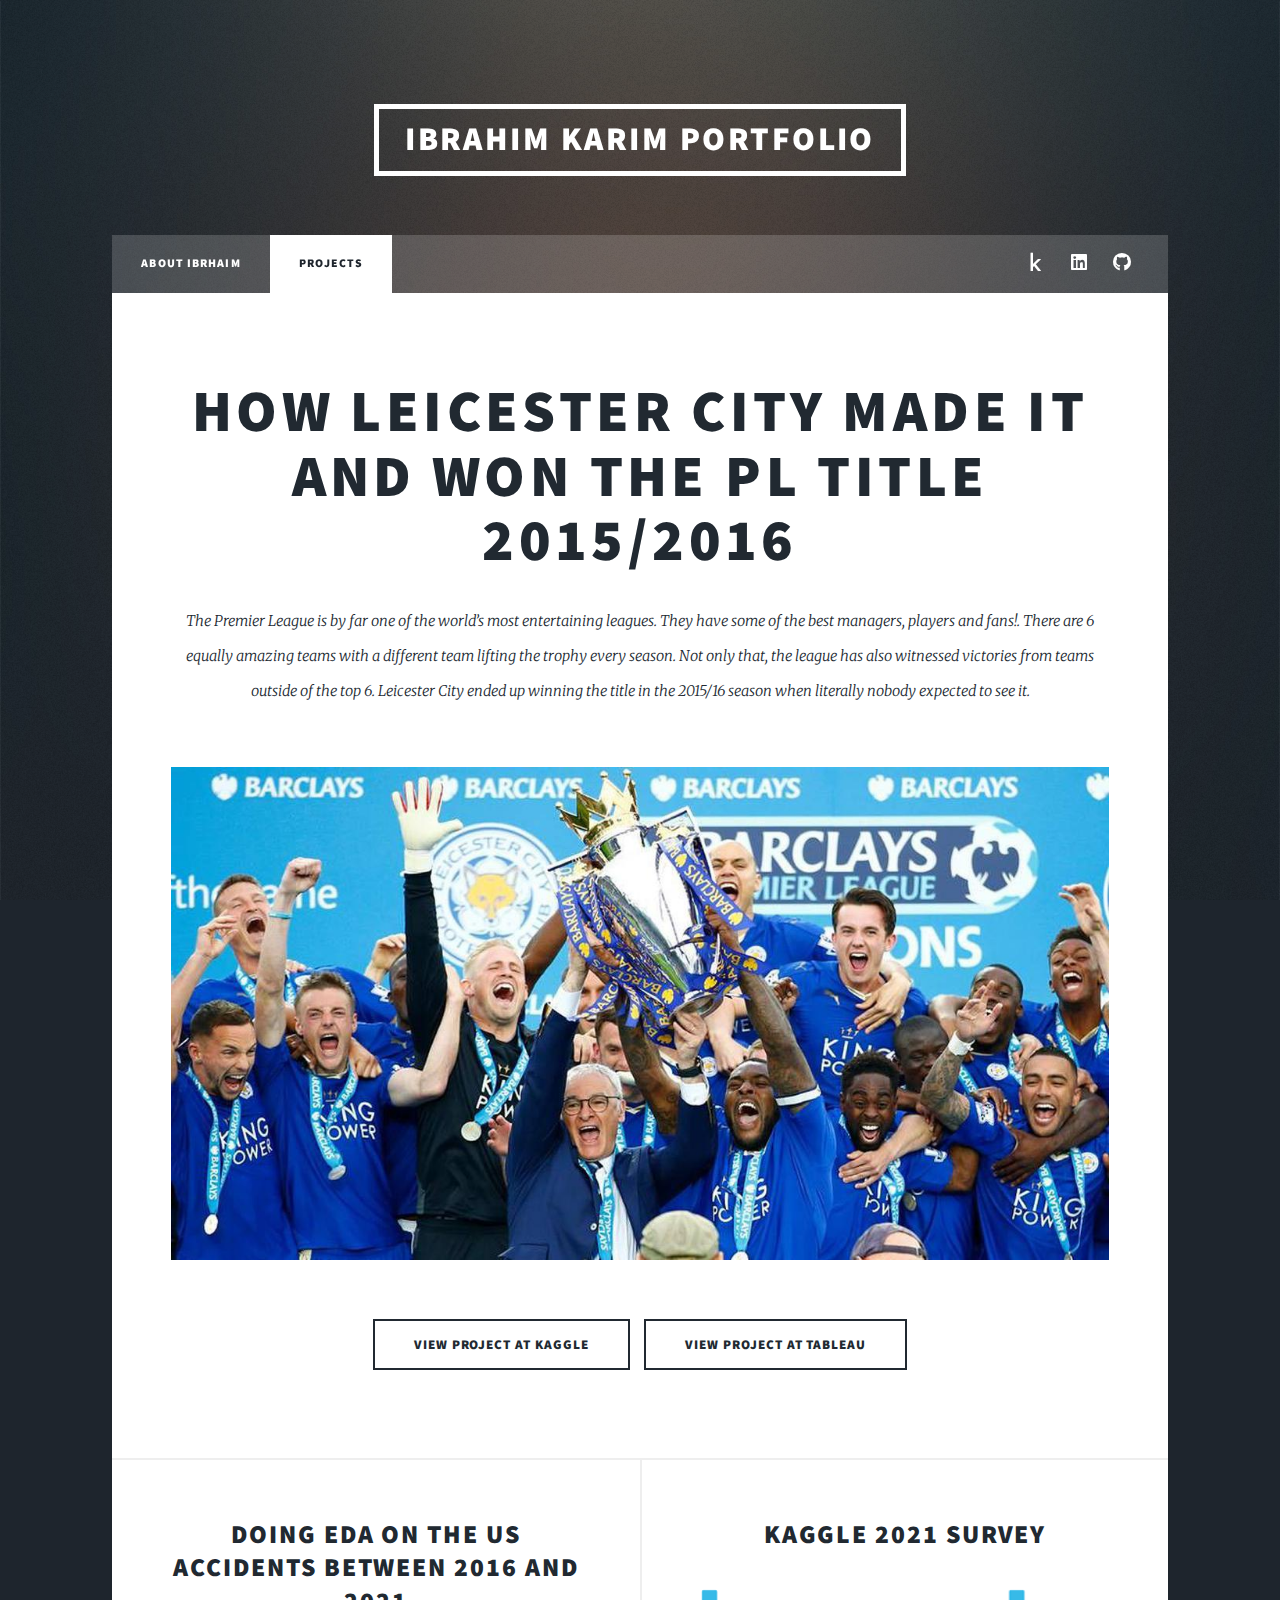
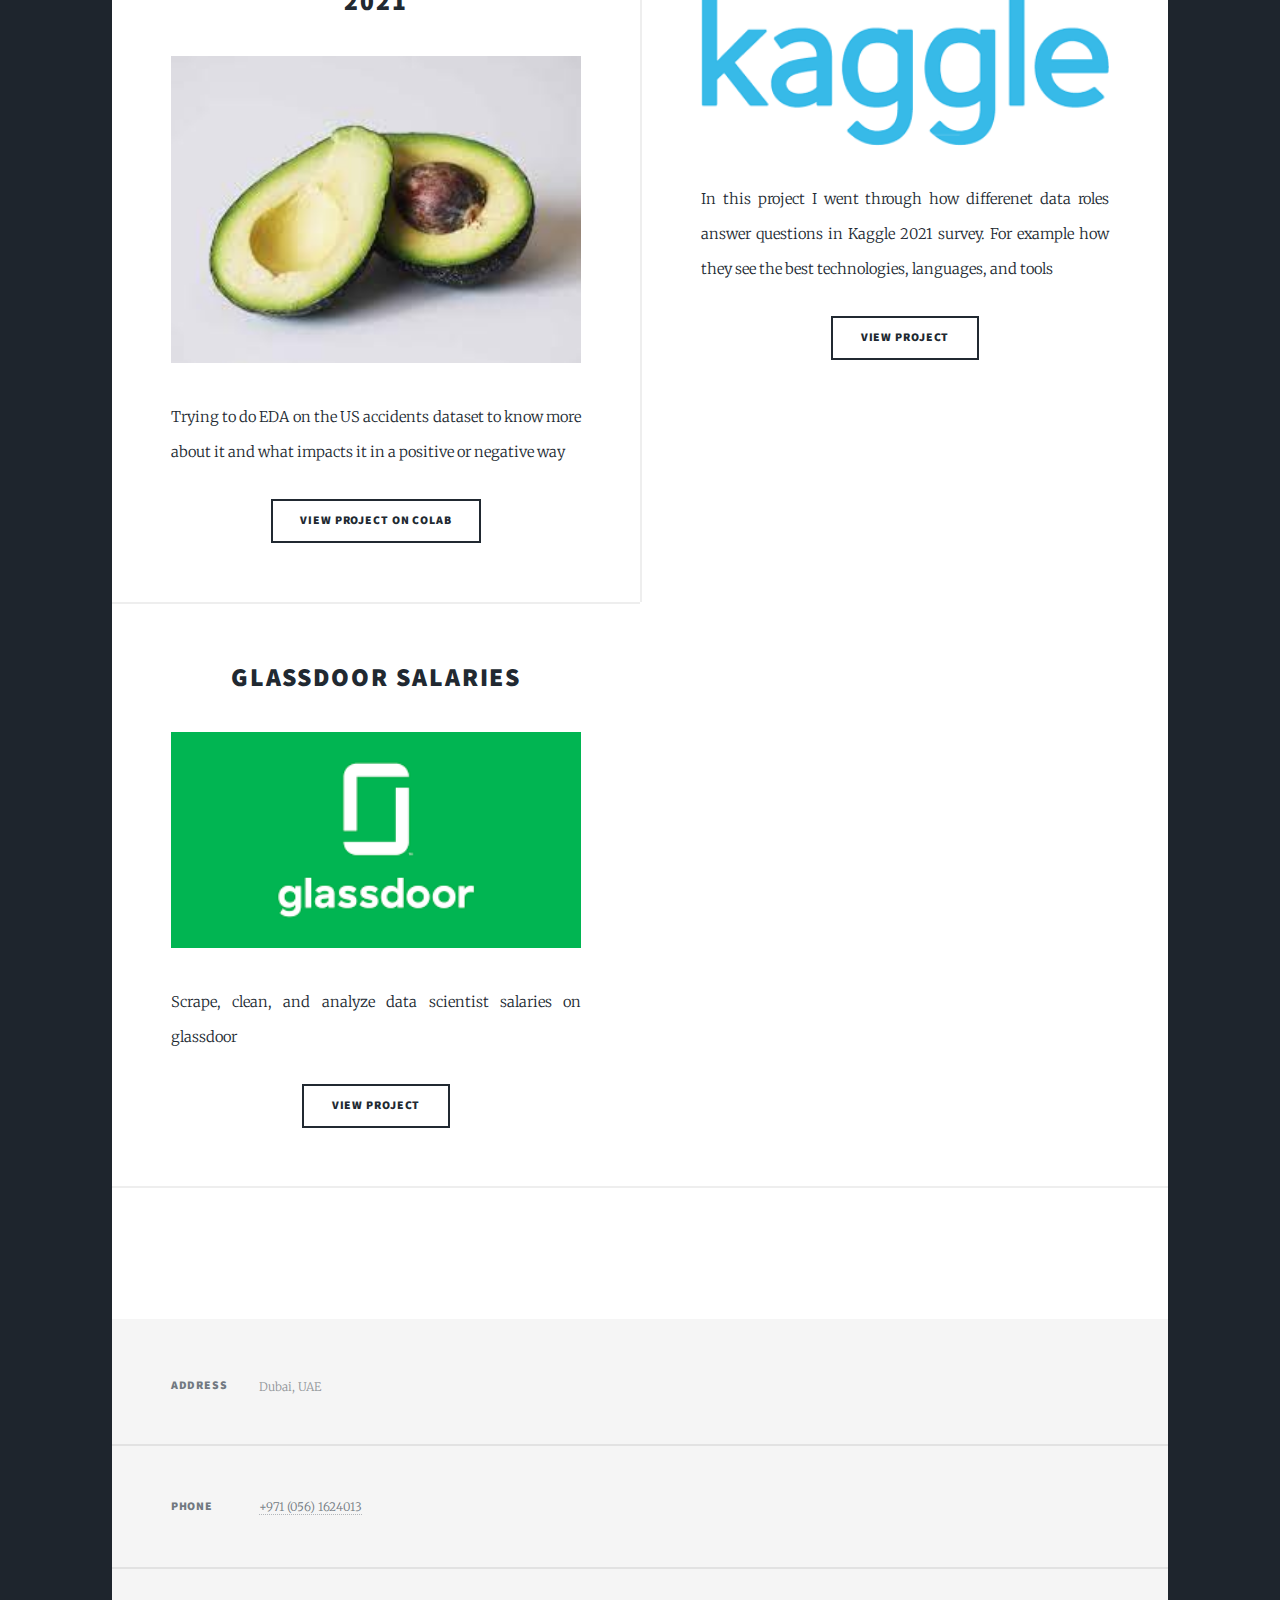
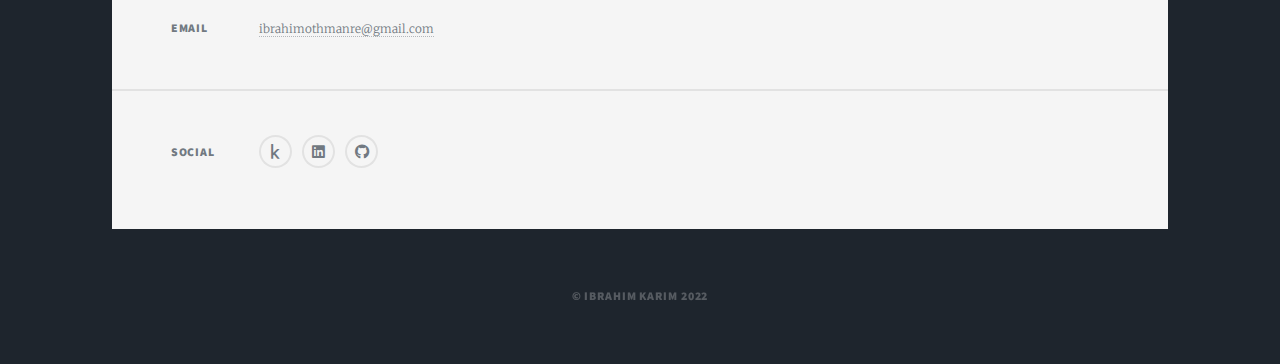
==== commit ef6c5827: "Add files via upload" ====
--- a/projects.html
+++ b/projects.html
@@ -28,7 +28,7 @@
 					<nav id="nav">
 						<ul class="links">
 							<li><a href="index.html">About Ibrhaim</a></li>
-							<li class="active"><a href="elements.html">Projects</a></li>
+							<li class="active"><a href="projects.html">Projects</a></li>
 						</ul>
 						<ul class="icons">
 							<li><a href="https://www.kaggle.com/ibrahimothman/code" class="icon brands fa-kaggle" target="_blank"><span class="label">Kaggle</span></a></li>
@@ -58,16 +58,16 @@
 
 						<!-- Posts -->
 							<section class="posts">
-								<!-- <article>
+								<article>
 									<header>
-										<h2><a href="#">Avocado Sales in the USA 2015-2021<br /></a></h2>
+										<h2><a href="#">Doing EDA on the US Accidents between 2016 and 2021<br /></a></h2>
 									</header>
 									<a href="#" class="image fit"><img src="images/avocado.jpg" alt="" /></a>
-									<p>Due to the rise of vegetarianism, I was wondering if the price of the avocado, depending on the varieties increased over time and if it has an impact on the total volume sold as well as the volume sold</p>
+									<p>Trying to do EDA on the US accidents dataset to know more about it and what impacts it in a positive or negative way</p>
 									<ul class="actions special">
-										<li><a href="#" class="button" target="_blank">View Project</a></li>
+										<li><a href="https://jovian.ai/ibrahimothmanre/us-accident-analysis" class="button" target="_blank">View Project on Colab</a></li>
 									</ul>
-								</article> -->
+								</article>
 								<article>
 									<header>
 										<h2><a href="#">Kaggle 2021 Survey<br /></a></h2>
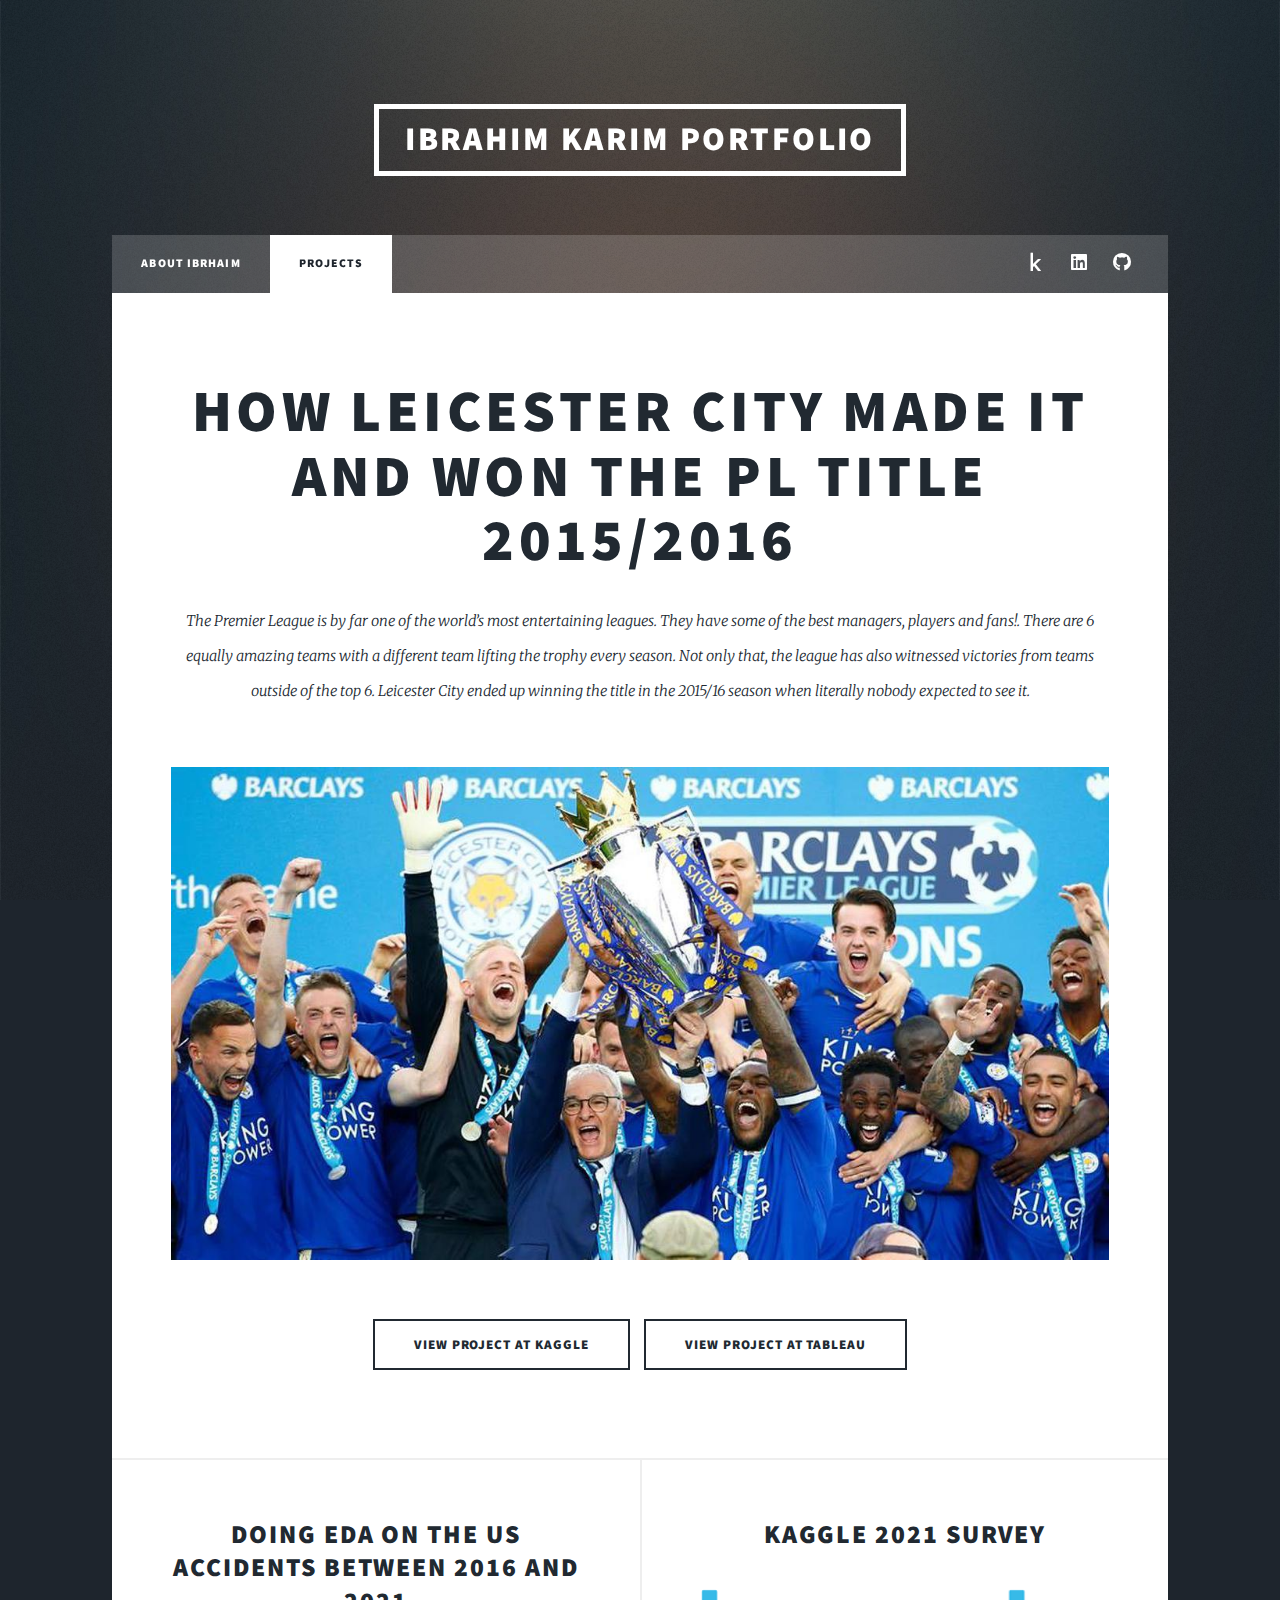
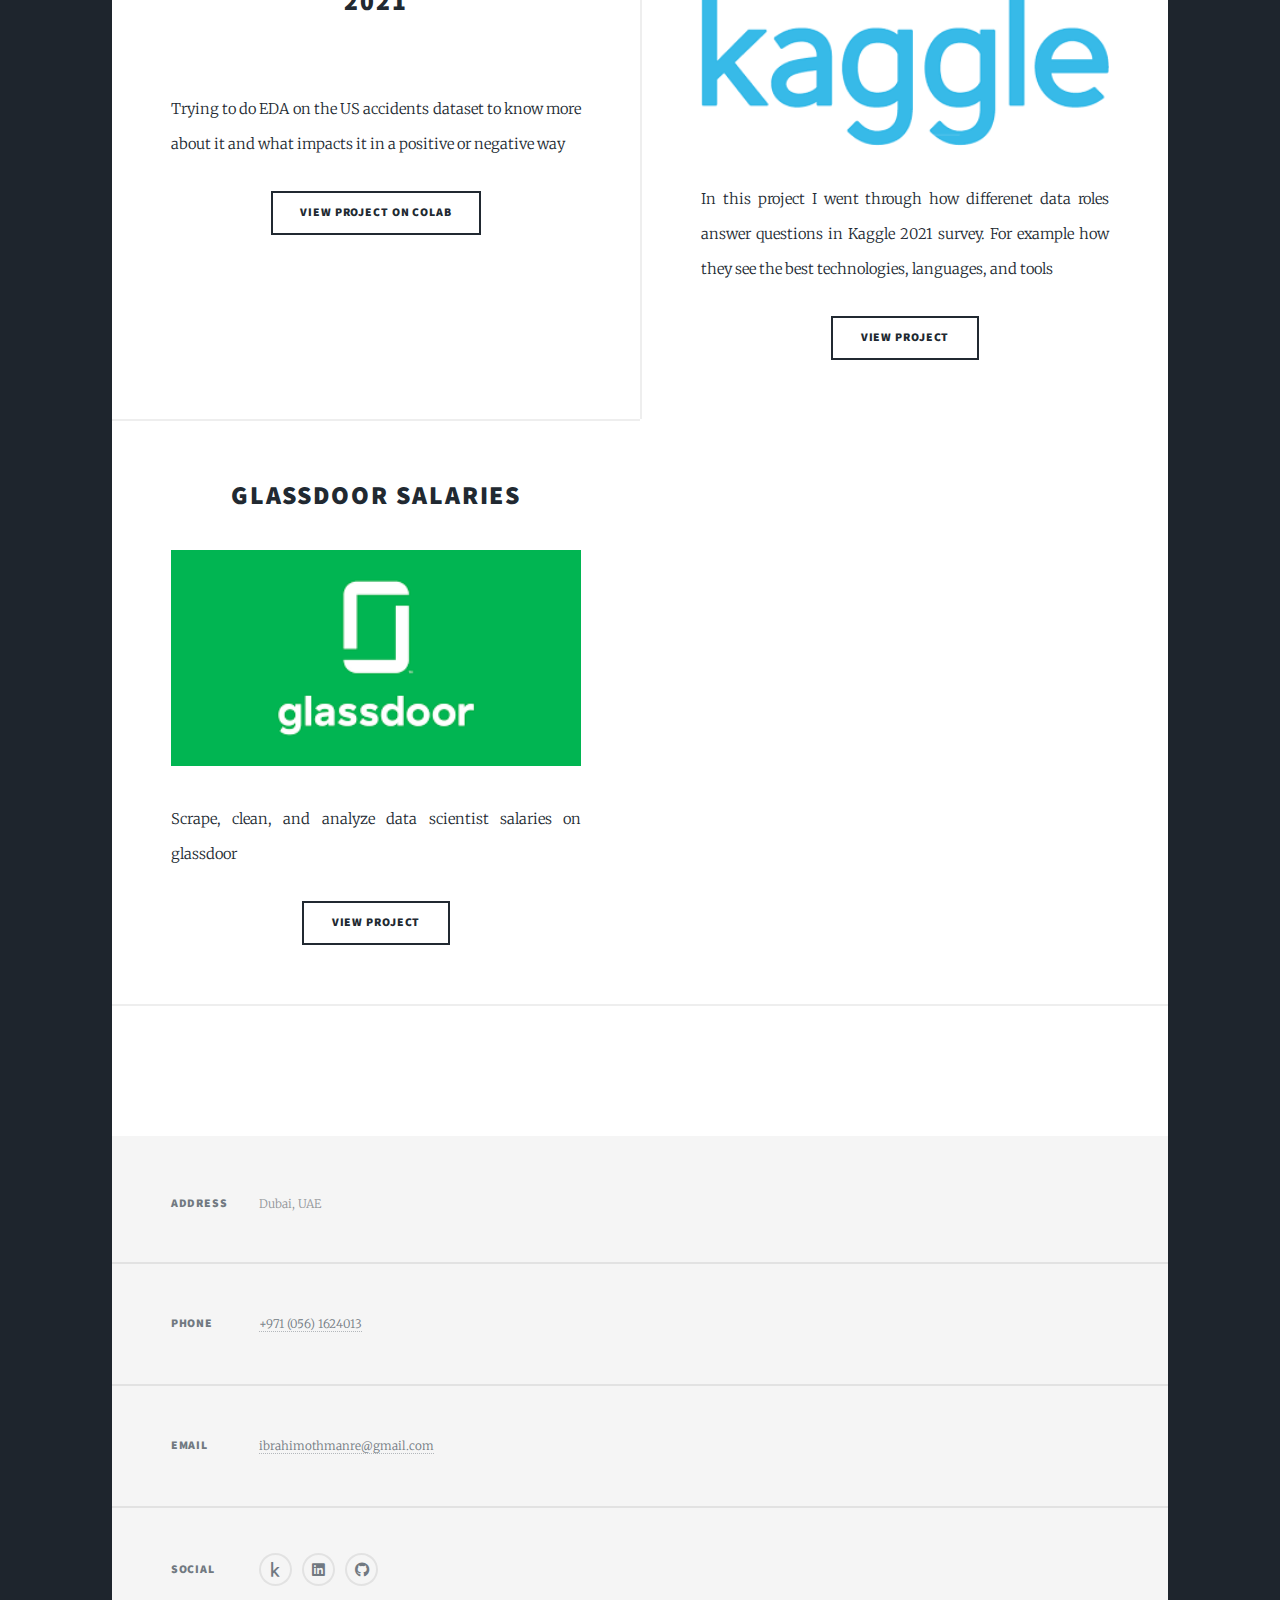
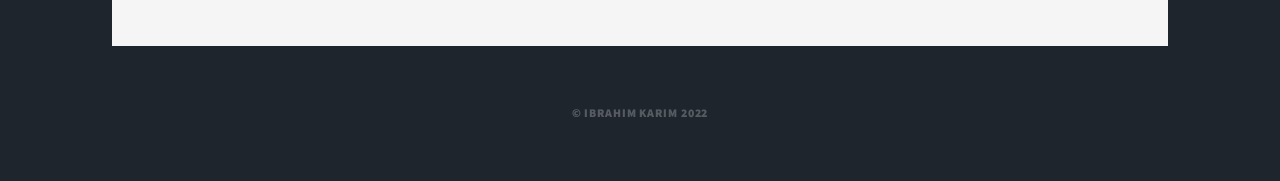
==== commit 3a60d912: "Add files via upload" ====
--- a/projects.html
+++ b/projects.html
@@ -62,7 +62,7 @@
 									<header>
 										<h2><a href="#">Doing EDA on the US Accidents between 2016 and 2021<br /></a></h2>
 									</header>
-									<a href="#" class="image fit"><img src="images/avocado.jpg" alt="" /></a>
+									<a href="#" class="image fit"><img src="images/accident.jpg" alt="" /></a>
 									<p>Trying to do EDA on the US accidents dataset to know more about it and what impacts it in a positive or negative way</p>
 									<ul class="actions special">
 										<li><a href="https://jovian.ai/ibrahimothmanre/us-accident-analysis" class="button" target="_blank">View Project on Colab</a></li>
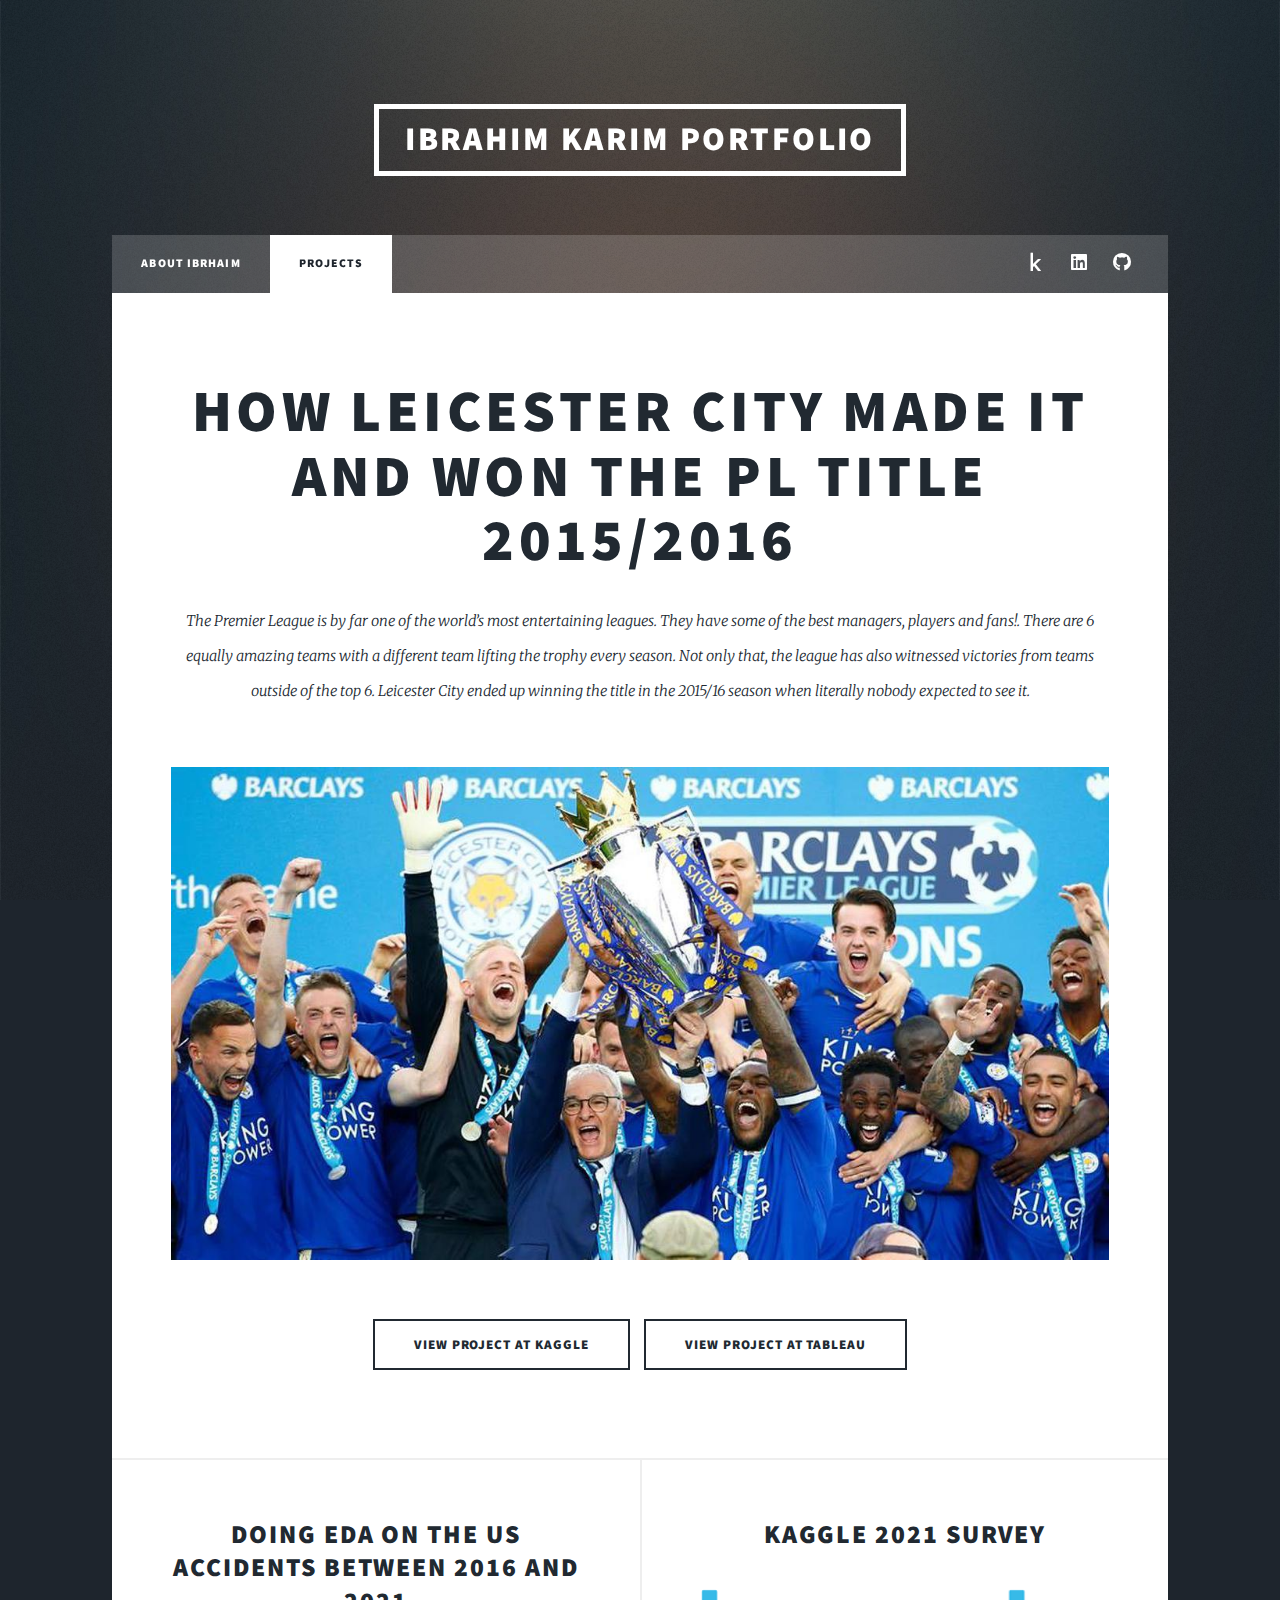
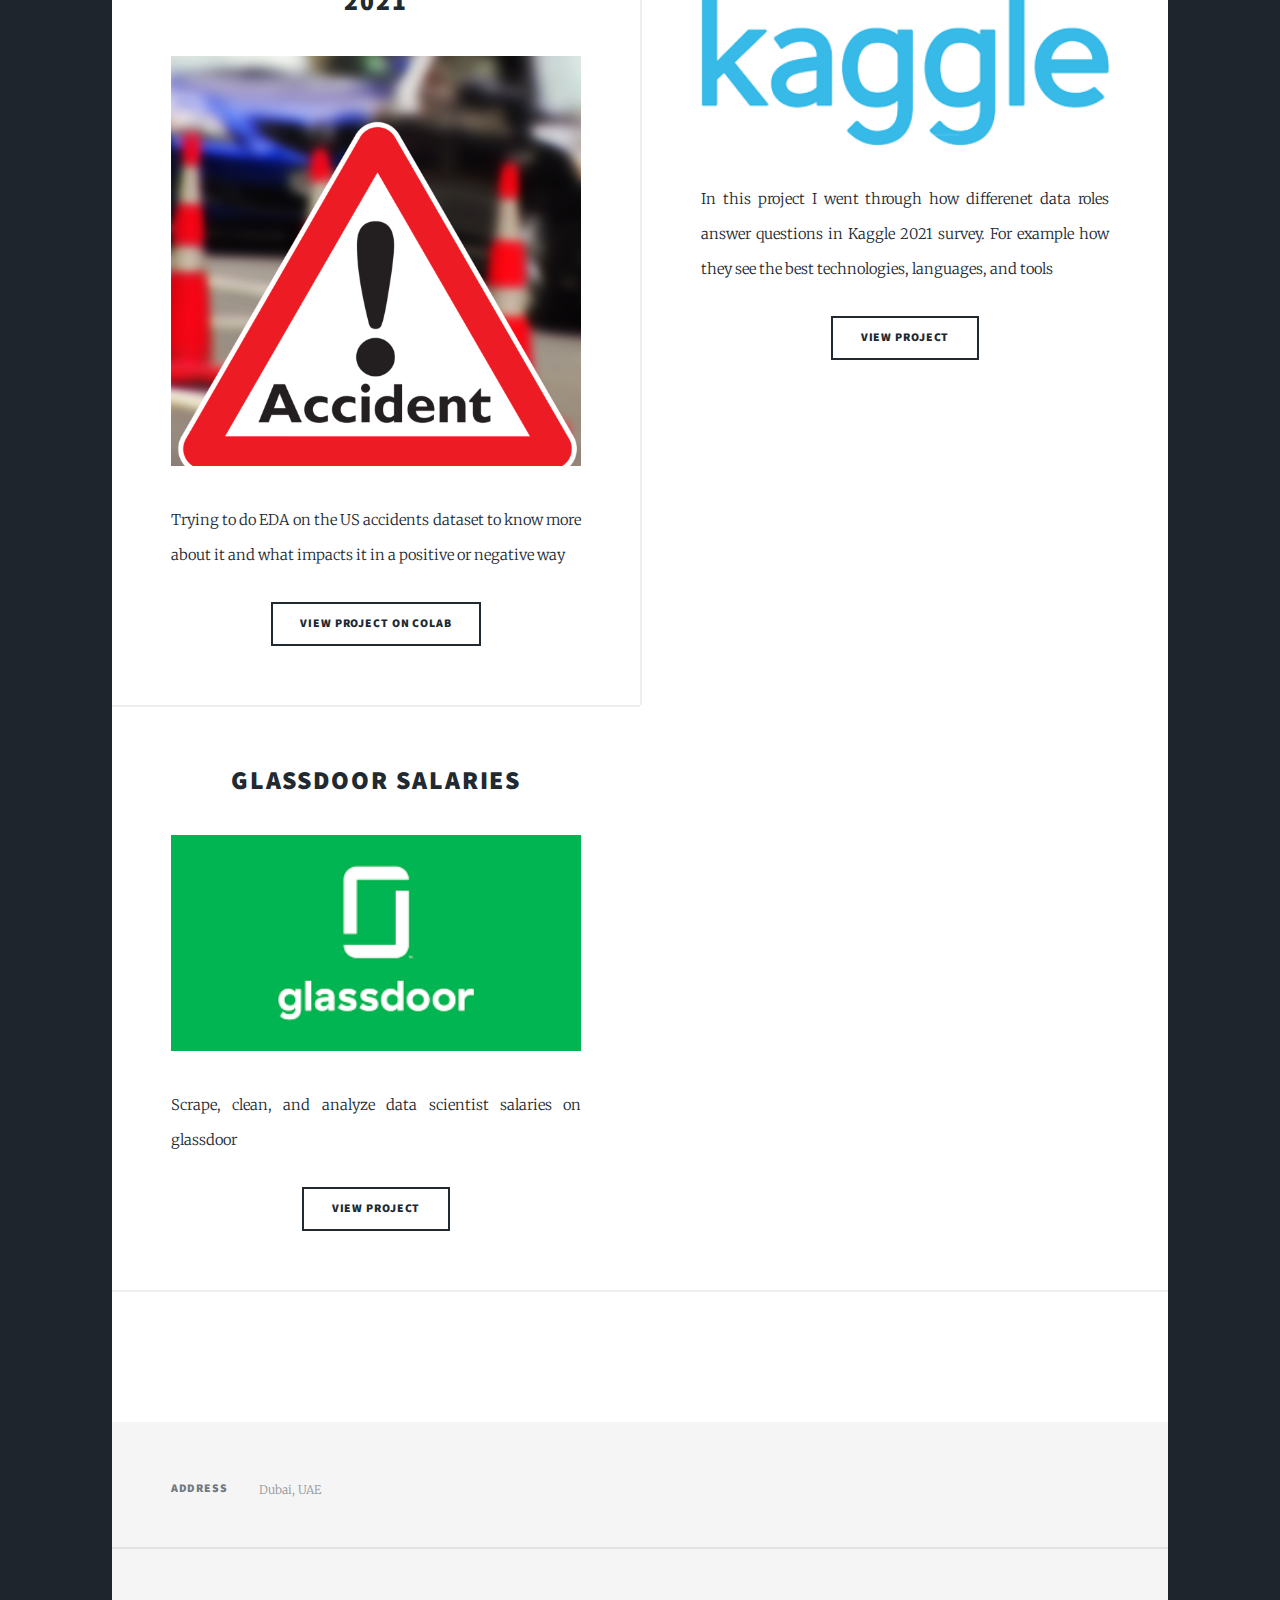
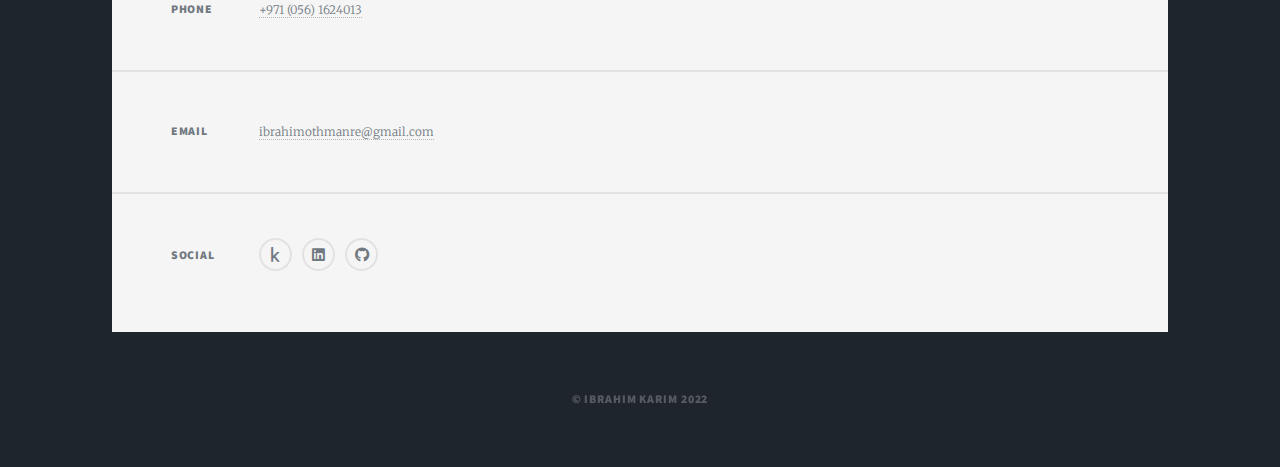
==== commit a0780483: "Add files via upload" ====
--- a/projects.html
+++ b/projects.html
@@ -34,6 +34,7 @@
 							<li><a href="https://www.kaggle.com/ibrahimothman/code" class="icon brands fa-kaggle" target="_blank"><span class="label">Kaggle</span></a></li>
 							<li><a href="https://www.linkedin.com/in/ibrahim-karim-ibrahim" class="icon brands fa-linkedin" target="_blank"><span class="label">LinkedIn</span></a></li>
 							<li><a href="https://www.github.com/ibrahimothman" class="icon brands fa-github" target="_blank"><span class="label">GitHub</span></a></li>
+
 						</ul>
 					</nav>
 
@@ -132,7 +133,7 @@
 									<li><a href="https://www.kaggle.com/ibrahimothman/code" class="icon brands alt fa-kaggle" target="_blank"><span class="label">Kaggle</span></a></li>
 									<li><a href="https://www.linkedin.com/in/ibrahim-karim-ibrahim" class="icon brands alt fa-linkedin" target="_blank"><span class="label">LinkedIn</span></a></li>
 									<li><a href="https://www.github.com/ibrahimothman" class="icon brands alt fa-github" target="_blank"><span class="label">GitHub</span></a></li>
-								
+
 								</ul>
 							</section>
 						</section>
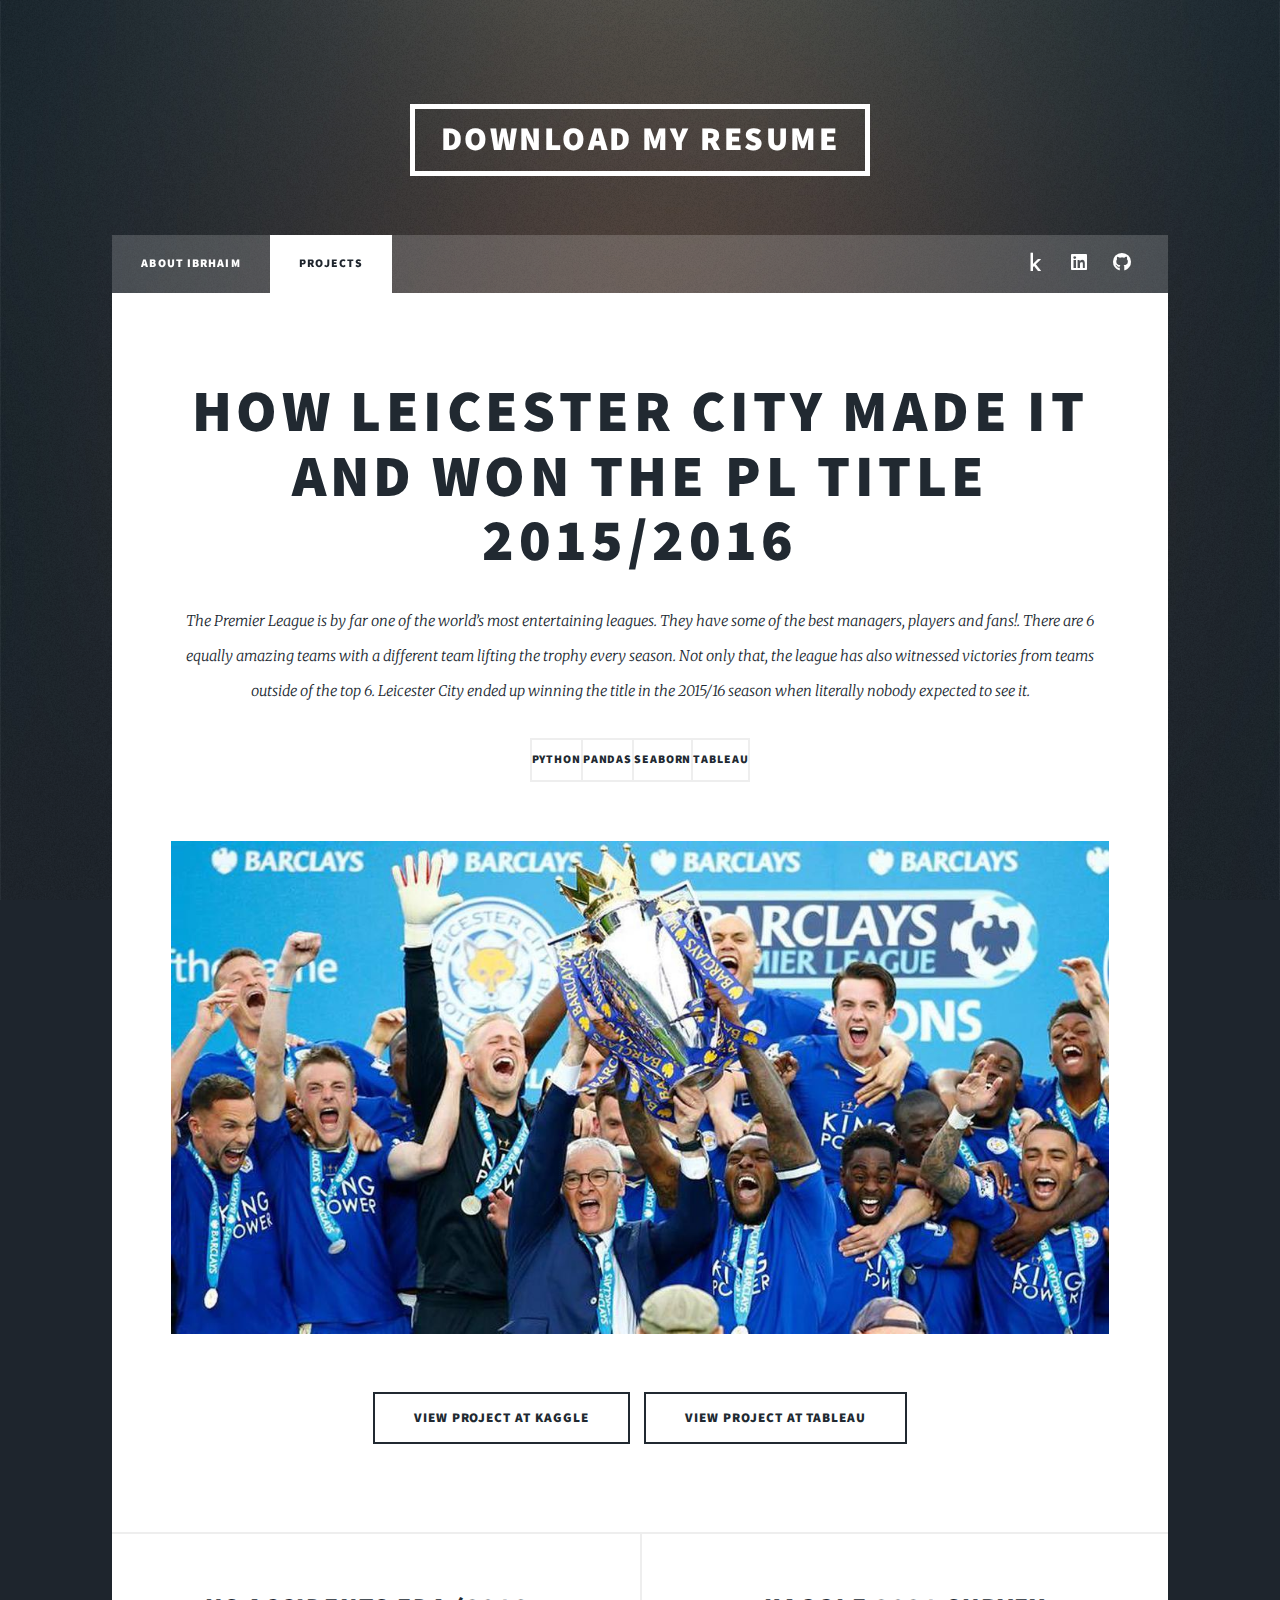
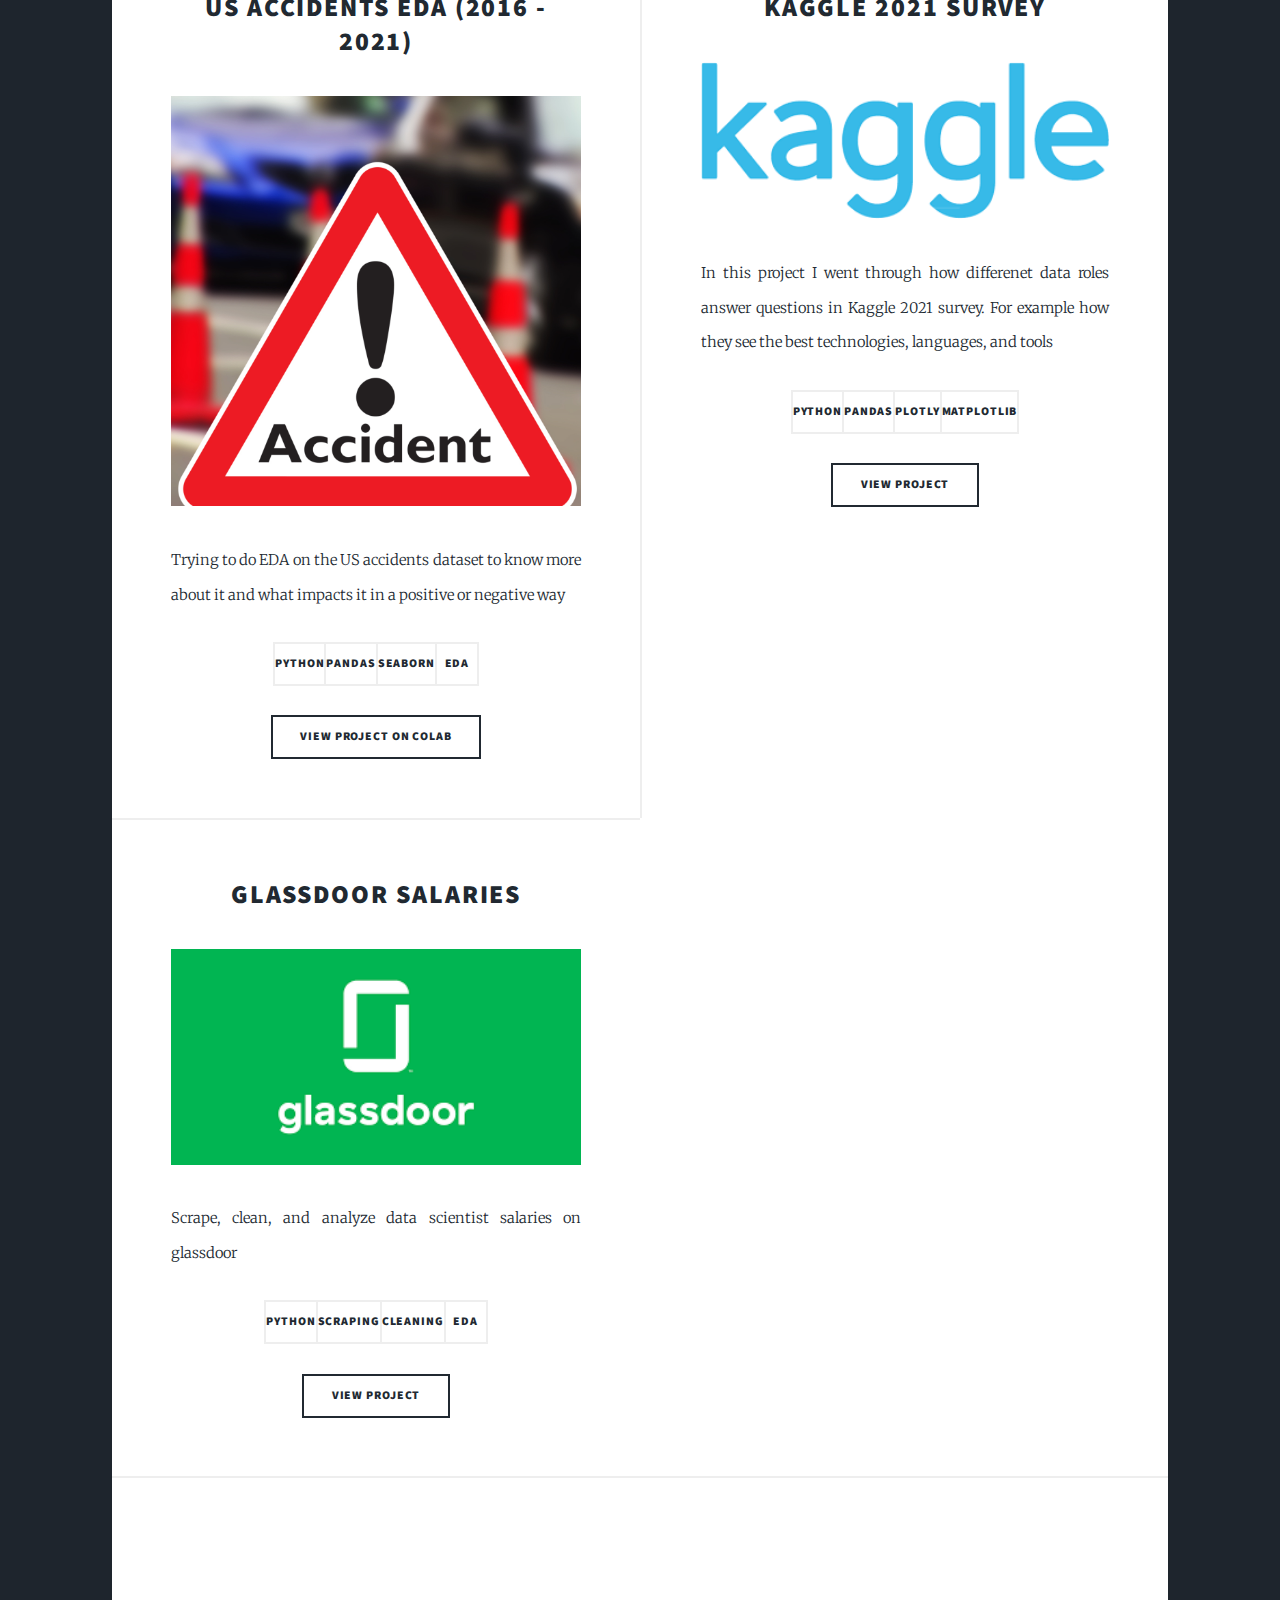
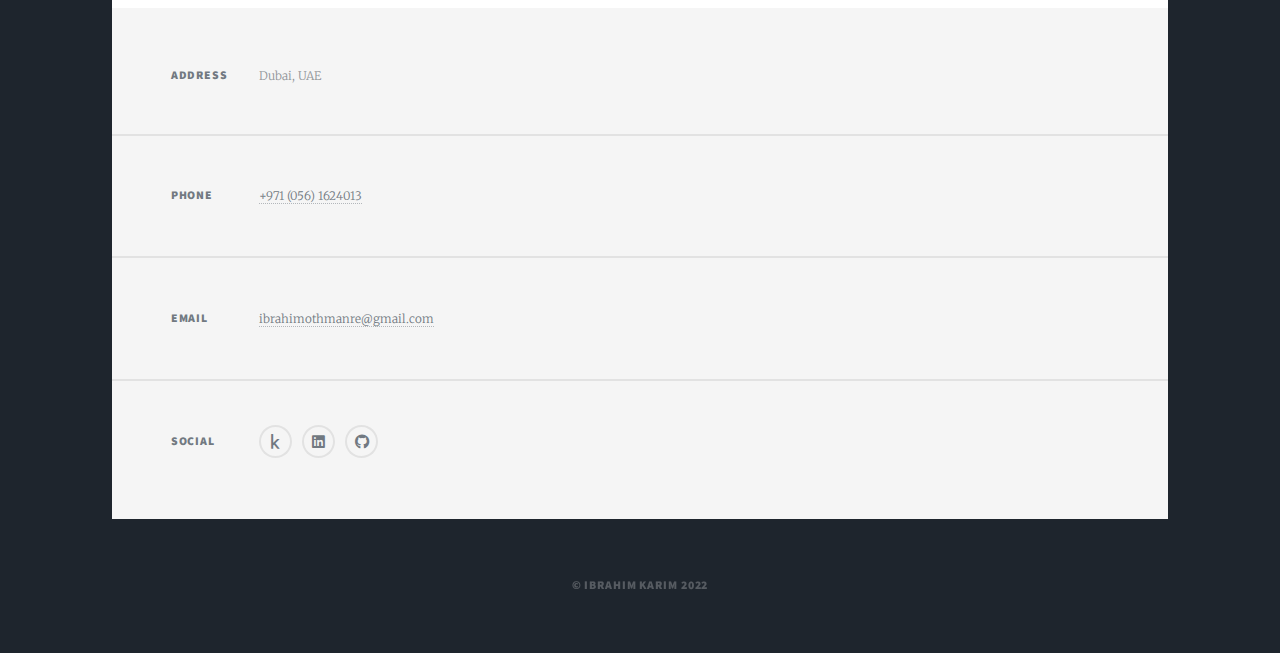
==== commit e8f688b1: "Add files via upload" ====
--- a/projects.html
+++ b/projects.html
@@ -20,9 +20,9 @@
 				
 
 				<!-- Header -->
-					<header id="header">
-						<a href="index.html" class="logo">Ibrahim Karim Portfolio</a>
-					</header>
+				<header id="header">
+					<a href="https://drive.google.com/file/d/1mOvGbPNgSnF3mQJcSBvtH5YaA_POtkBp/view?usp=sharing" target="_blank" class="logo">Download My Resume</a>
+				</header>
 
 				<!-- Nav -->
 					<nav id="nav">
@@ -49,6 +49,14 @@
 										There are 6 equally amazing teams with a different team lifting the trophy every season. Not only that, the league has also witnessed victories from teams outside of the top 6. 
 										Leicester City ended up winning the title in the 2015/16 season when literally nobody expected to see it. 
 										</p>
+										
+										<div class="pagination">
+											<a href="#" class="page">Python</a>
+											<a href="#" class="page">Pandas</a>
+											<a href="#" class="page">Seaborn</a>
+											<a href="#" class="page">Tableau</a>
+										</div>
+										
 								</header>
 								<a href="#" class="image main"><img src="images/leicester.jpg" alt="" /></a>
 								<ul class="actions special">
@@ -61,10 +69,16 @@
 							<section class="posts">
 								<article>
 									<header>
-										<h2><a href="#">Doing EDA on the US Accidents between 2016 and 2021<br /></a></h2>
+										<h2><a href="#">US Accidents EDA (2016 - 2021)<br /></a></h2>
 									</header>
 									<a href="#" class="image fit"><img src="images/accident.jpg" alt="" /></a>
 									<p>Trying to do EDA on the US accidents dataset to know more about it and what impacts it in a positive or negative way</p>
+									<div class="pagination">
+										<a href="#" class="page">Python</a>
+										<a href="#" class="page">Pandas</a>
+										<a href="#" class="page">Seaborn</a>
+										<a href="#" class="page">EDA</a>
+									</div>
 									<ul class="actions special">
 										<li><a href="https://jovian.ai/ibrahimothmanre/us-accident-analysis" class="button" target="_blank">View Project on Colab</a></li>
 									</ul>
@@ -75,6 +89,12 @@
 									</header>
 									<a href="https://www.kaggle.com/code/ibrahimothman/kaggle-2021-survey-compare-answers-by-roles" class="image fit" target="_blank"><img src="images/Kaggle.png" alt="" /></a>
 									<p>In this project I went through how differenet data roles answer questions in Kaggle 2021 survey. For example how they see the best technologies, languages, and tools</p>
+									<div class="pagination">
+										<a href="#" class="page">Python</a>
+										<a href="#" class="page">Pandas</a>
+										<a href="#" class="page">Plotly</a>
+										<a href="#" class="page">Matplotlib</a>
+									</div>
 									<ul class="actions special">
 										<li><a href="https://www.kaggle.com/code/ibrahimothman/kaggle-2021-survey-compare-answers-by-roles" class="button" target="_blank">View Project</a></li>
 									</ul>
@@ -86,6 +106,12 @@
 									</header>
 									<a href="https://github.com/ibrahimothman/Glassdoor_DS_salaries/blob/main/EDA.ipynb" class="image fit" target="_blank"><img src="images/glassdoor.png" alt="" /></a>
 									<p>Scrape, clean, and analyze data scientist salaries on glassdoor</p>
+									<div class="pagination">
+										<a href="#" class="page">Python</a>
+										<a href="#" class="page">Scraping</a>
+										<a href="#" class="page">Cleaning</a>
+										<a href="#" class="page">EDA</a>
+									</div>
 									<ul class="actions special">
 										<li><a href="https://github.com/ibrahimothman/Glassdoor_DS_salaries/blob/main/EDA.ipynb" class="button" target="_blank">View Project</a></li>
 									</ul>
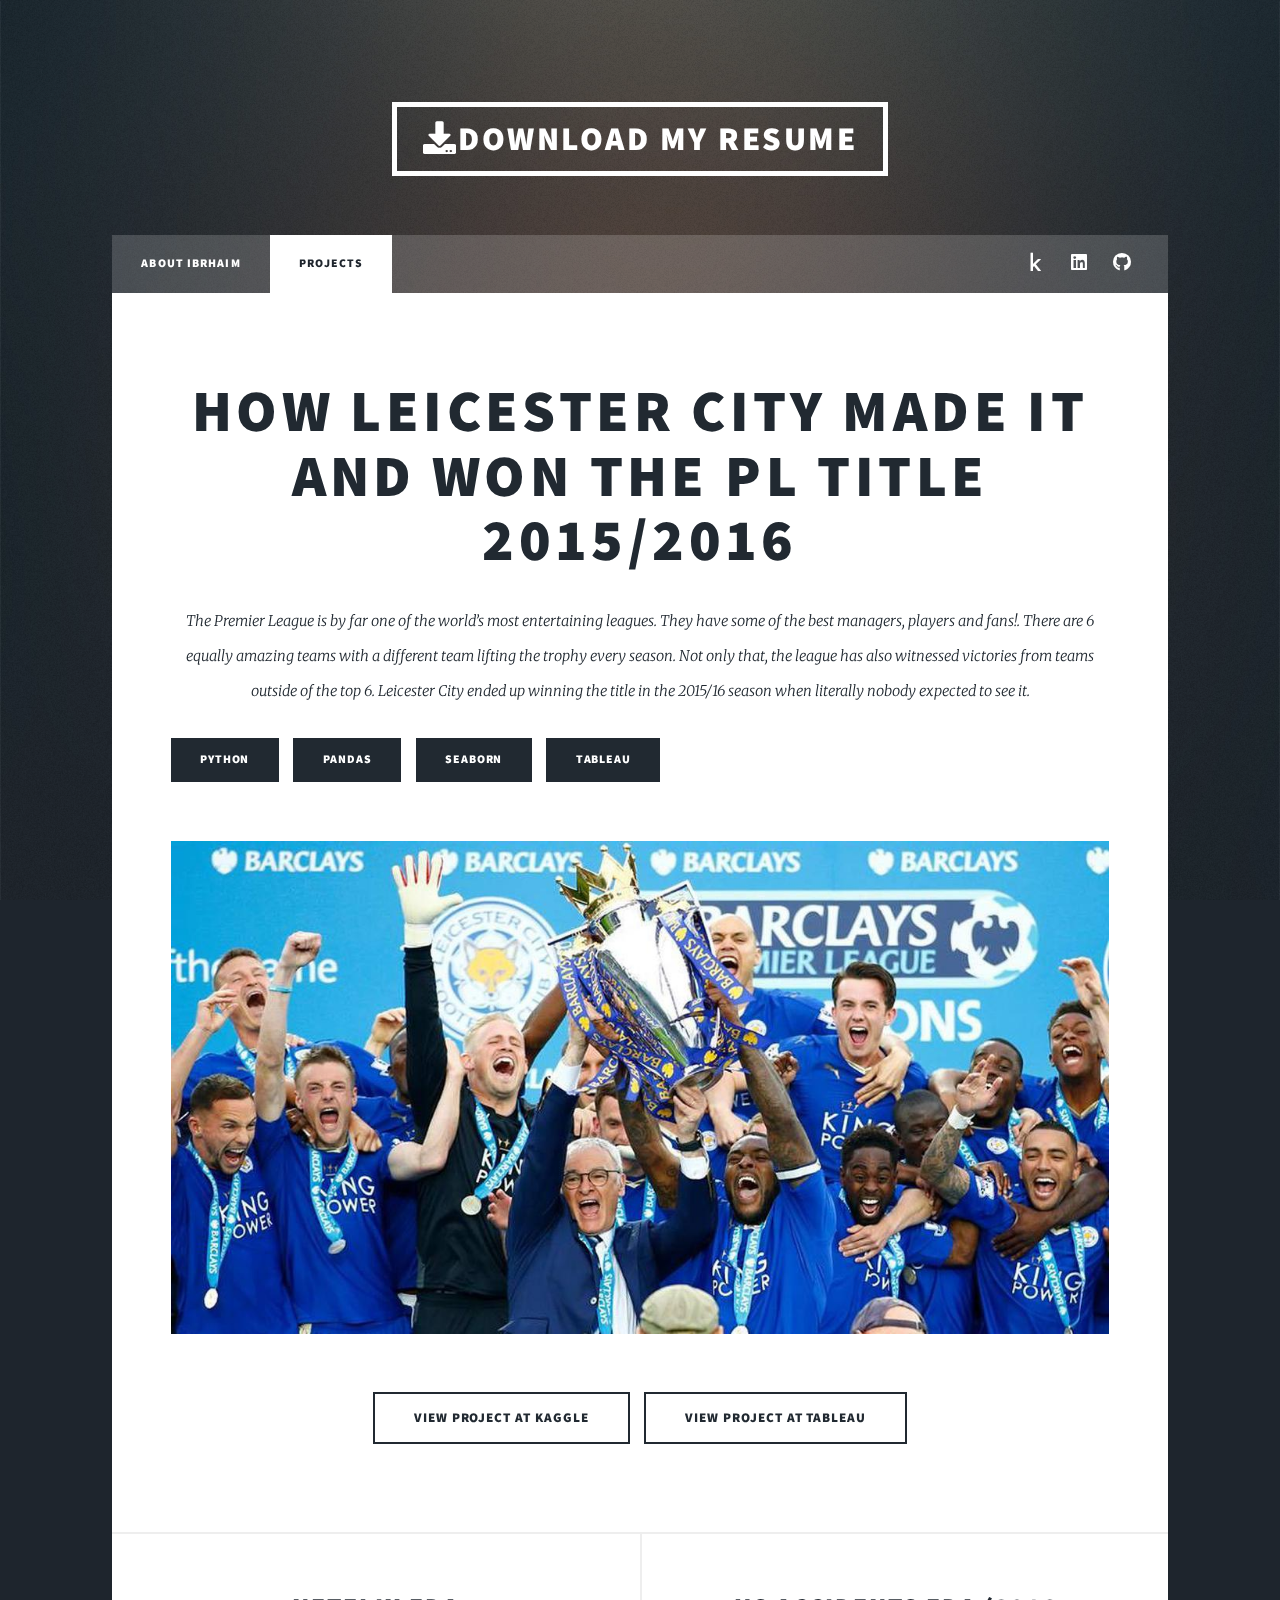
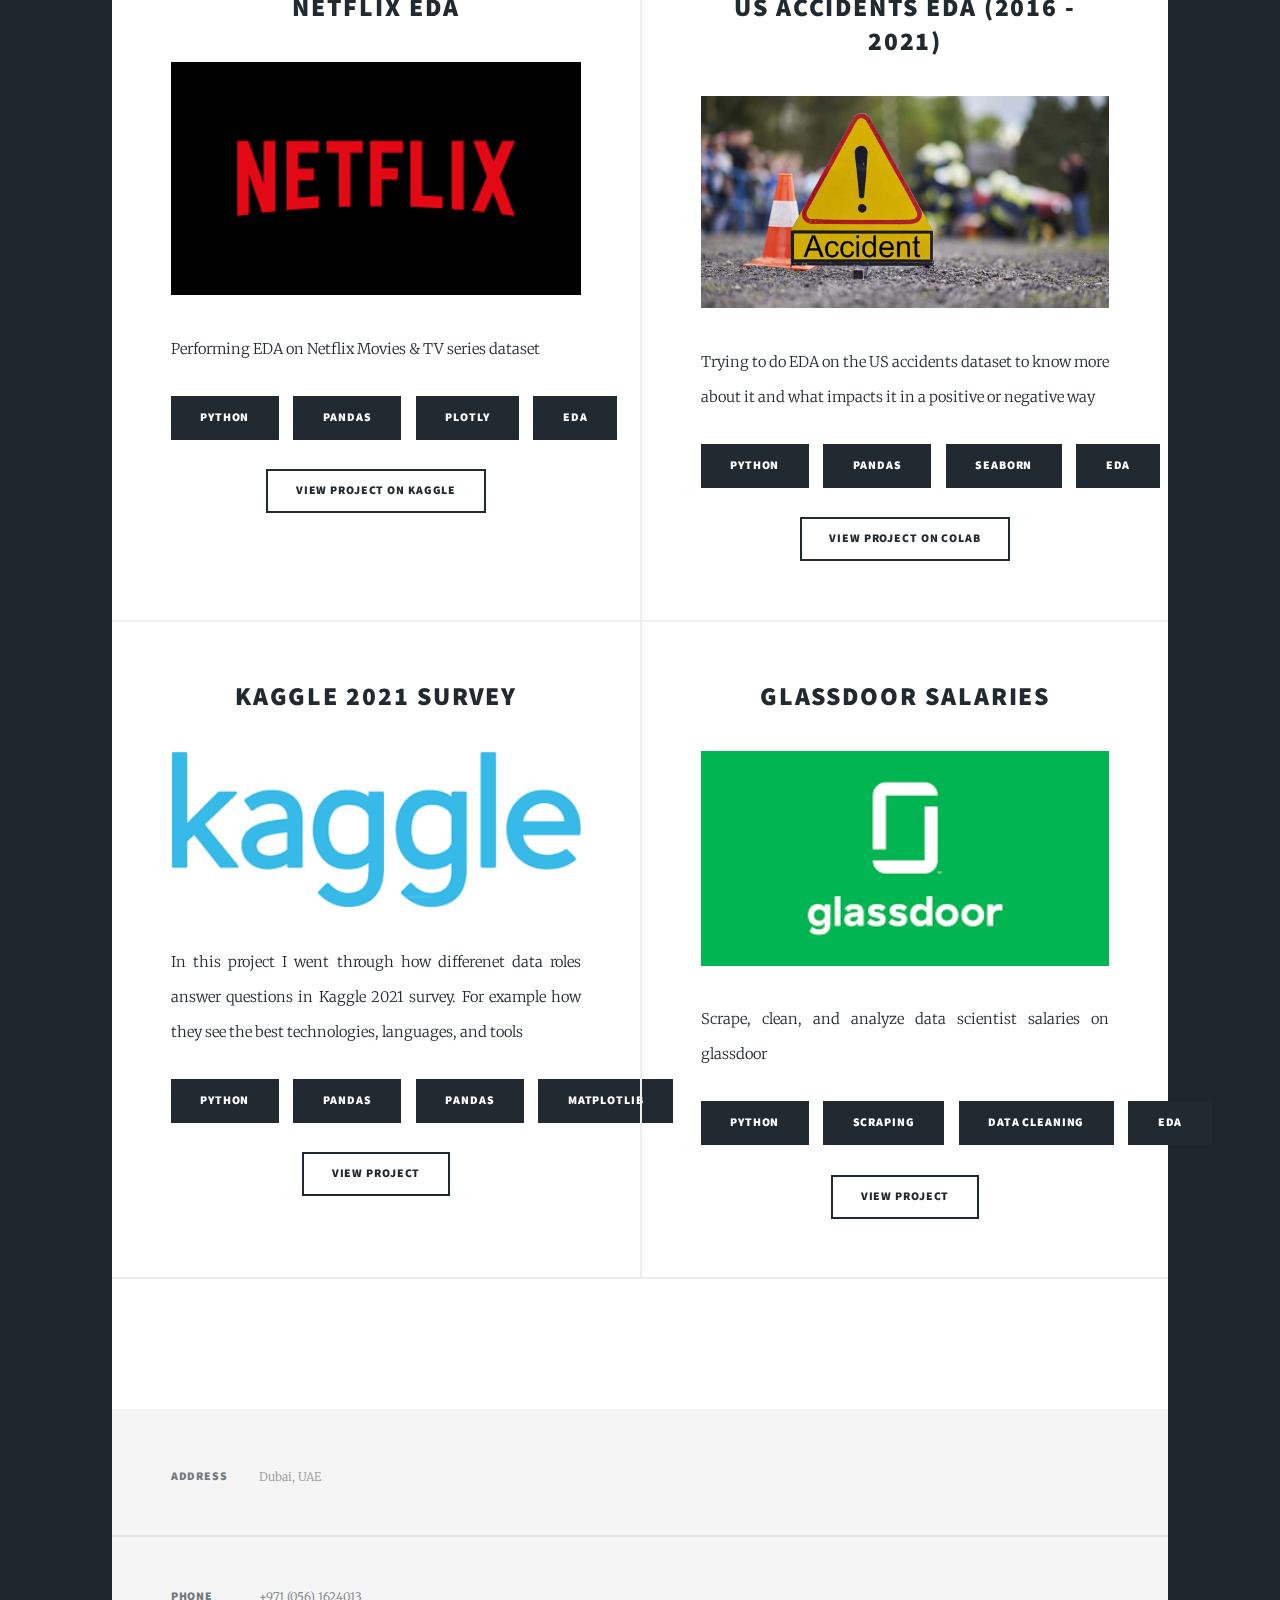
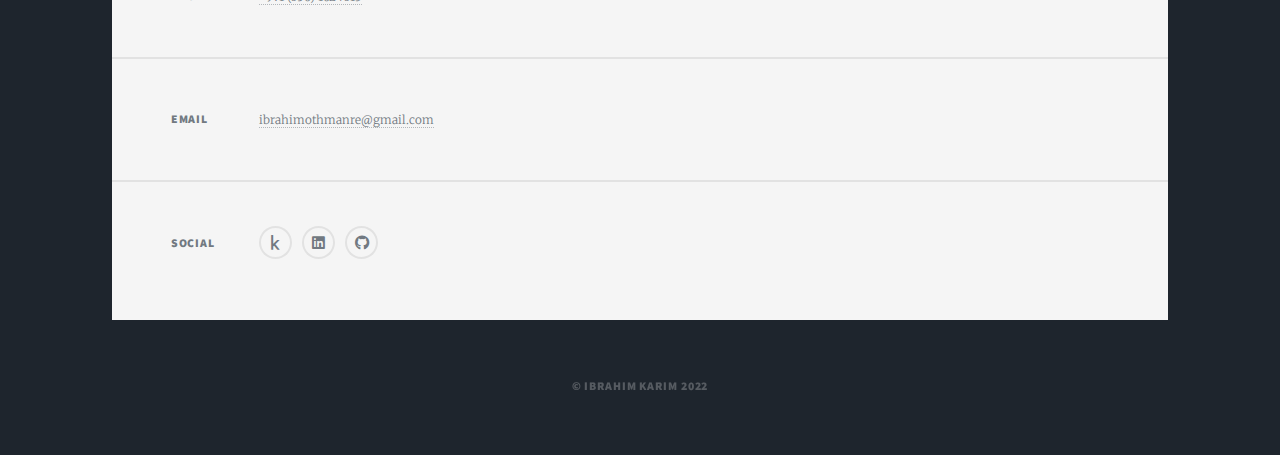
==== commit 70ff01b3: "Add files via upload" ====
--- a/projects.html
+++ b/projects.html
@@ -21,7 +21,7 @@
 
 				<!-- Header -->
 				<header id="header">
-					<a href="https://drive.google.com/file/d/1mOvGbPNgSnF3mQJcSBvtH5YaA_POtkBp/view?usp=sharing" target="_blank" class="logo">Download My Resume</a>
+					<a href="https://drive.google.com/file/d/1mOvGbPNgSnF3mQJcSBvtH5YaA_POtkBp/view?usp=sharing" target="_blank" class="logo icon solid fa-download">Download My Resume</a>
 				</header>
 
 				<!-- Nav -->
@@ -50,12 +50,18 @@
 										Leicester City ended up winning the title in the 2015/16 season when literally nobody expected to see it. 
 										</p>
 										
-										<div class="pagination">
+										<ul class="actions">
+											<li><a href="#" class="button primary">Python</a></li>
+											<li><a href="#" class="button primary">Pandas</a></li>
+											<li><a href="#" class="button primary">Seaborn</a></li>
+											<li><a href="#" class="button primary">Tableau</a></li>
+										</ul>
+										<!-- <div class="pagination">
 											<a href="#" class="page">Python</a>
 											<a href="#" class="page">Pandas</a>
 											<a href="#" class="page">Seaborn</a>
 											<a href="#" class="page">Tableau</a>
-										</div>
+										</div> -->
 										
 								</header>
 								<a href="#" class="image main"><img src="images/leicester.jpg" alt="" /></a>
@@ -69,16 +75,46 @@
 							<section class="posts">
 								<article>
 									<header>
-										<h2><a href="#">US Accidents EDA (2016 - 2021)<br /></a></h2>
-									</header>
-									<a href="#" class="image fit"><img src="images/accident.jpg" alt="" /></a>
-									<p>Trying to do EDA on the US accidents dataset to know more about it and what impacts it in a positive or negative way</p>
-									<div class="pagination">
+										<h2><a href="#">Netflix EDA<br /></a></h2>
+									</header>
+									<a href="#" class="image fit"><img src="images/Netflix.png" alt="" /></a>
+									<p>Performing EDA on Netflix Movies & TV series dataset</p>
+									<!-- <div class="pagination">
 										<a href="#" class="page">Python</a>
 										<a href="#" class="page">Pandas</a>
 										<a href="#" class="page">Seaborn</a>
 										<a href="#" class="page">EDA</a>
-									</div>
+									</div> -->
+
+									<ul class="actions">
+										<li><a href="#" class="button primary">Python</a></li>
+										<li><a href="#" class="button primary">Pandas</a></li>
+										<li><a href="#" class="button primary">Plotly</a></li>
+										<li><a href="#" class="button primary">EDA</a></li>
+									</ul>
+									<ul class="actions special">
+										<li><a href="https://www.kaggle.com/ibrahimothman/netflix-eda" class="button" target="_blank">View Project on Kaggle</a></li>
+									</ul>
+								</article>
+								<article>
+									<header>
+										<h2><a href="#">US Accidents EDA (2016 - 2021)<br /></a></h2>
+									</header>
+									<a href="#" class="image fit"><img src="images/accident_1.jpg" alt="" /></a>
+									<p>Trying to do EDA on the US accidents dataset to know more about it and what impacts it in a positive or negative way</p>
+									<!-- <div class="pagination">
+										<a href="#" class="page">Python</a>
+										<a href="#" class="page">Pandas</a>
+										<a href="#" class="page">Seaborn</a>
+										<a href="#" class="page">EDA</a>
+									</div> -->
+
+									<ul class="actions">
+										<li><a href="#" class="button primary">Python</a></li>
+										<li><a href="#" class="button primary">Pandas</a></li>
+										<li><a href="#" class="button primary">Seaborn</a></li>
+										<li><a href="#" class="button primary">EDA</a></li>
+									</ul>
 									<ul class="actions special">
 										<li><a href="https://jovian.ai/ibrahimothmanre/us-accident-analysis" class="button" target="_blank">View Project on Colab</a></li>
 									</ul>
@@ -89,12 +125,19 @@
 									</header>
 									<a href="https://www.kaggle.com/code/ibrahimothman/kaggle-2021-survey-compare-answers-by-roles" class="image fit" target="_blank"><img src="images/Kaggle.png" alt="" /></a>
 									<p>In this project I went through how differenet data roles answer questions in Kaggle 2021 survey. For example how they see the best technologies, languages, and tools</p>
-									<div class="pagination">
+									<!-- <div class="pagination">
 										<a href="#" class="page">Python</a>
 										<a href="#" class="page">Pandas</a>
 										<a href="#" class="page">Plotly</a>
 										<a href="#" class="page">Matplotlib</a>
-									</div>
+									</div> -->
+
+									<ul class="actions">
+										<li><a href="#" class="button primary">Python</a></li>
+										<li><a href="#" class="button primary">Pandas</a></li>
+										<li><a href="#" class="button primary">Pandas</a></li>
+										<li><a href="#" class="button primary">Matplotlib</a></li>
+									</ul>
 									<ul class="actions special">
 										<li><a href="https://www.kaggle.com/code/ibrahimothman/kaggle-2021-survey-compare-answers-by-roles" class="button" target="_blank">View Project</a></li>
 									</ul>
@@ -106,12 +149,19 @@
 									</header>
 									<a href="https://github.com/ibrahimothman/Glassdoor_DS_salaries/blob/main/EDA.ipynb" class="image fit" target="_blank"><img src="images/glassdoor.png" alt="" /></a>
 									<p>Scrape, clean, and analyze data scientist salaries on glassdoor</p>
-									<div class="pagination">
+									<!-- <div class="pagination">
 										<a href="#" class="page">Python</a>
 										<a href="#" class="page">Scraping</a>
 										<a href="#" class="page">Cleaning</a>
 										<a href="#" class="page">EDA</a>
-									</div>
+									</div> -->
+
+									<ul class="actions">
+										<li><a href="#" class="button primary">Python</a></li>
+										<li><a href="#" class="button primary">Scraping</a></li>
+										<li><a href="#" class="button primary">Data Cleaning</a></li>
+										<li><a href="#" class="button primary">EDA</a></li>
+									</ul>
 									<ul class="actions special">
 										<li><a href="https://github.com/ibrahimothman/Glassdoor_DS_salaries/blob/main/EDA.ipynb" class="button" target="_blank">View Project</a></li>
 									</ul>
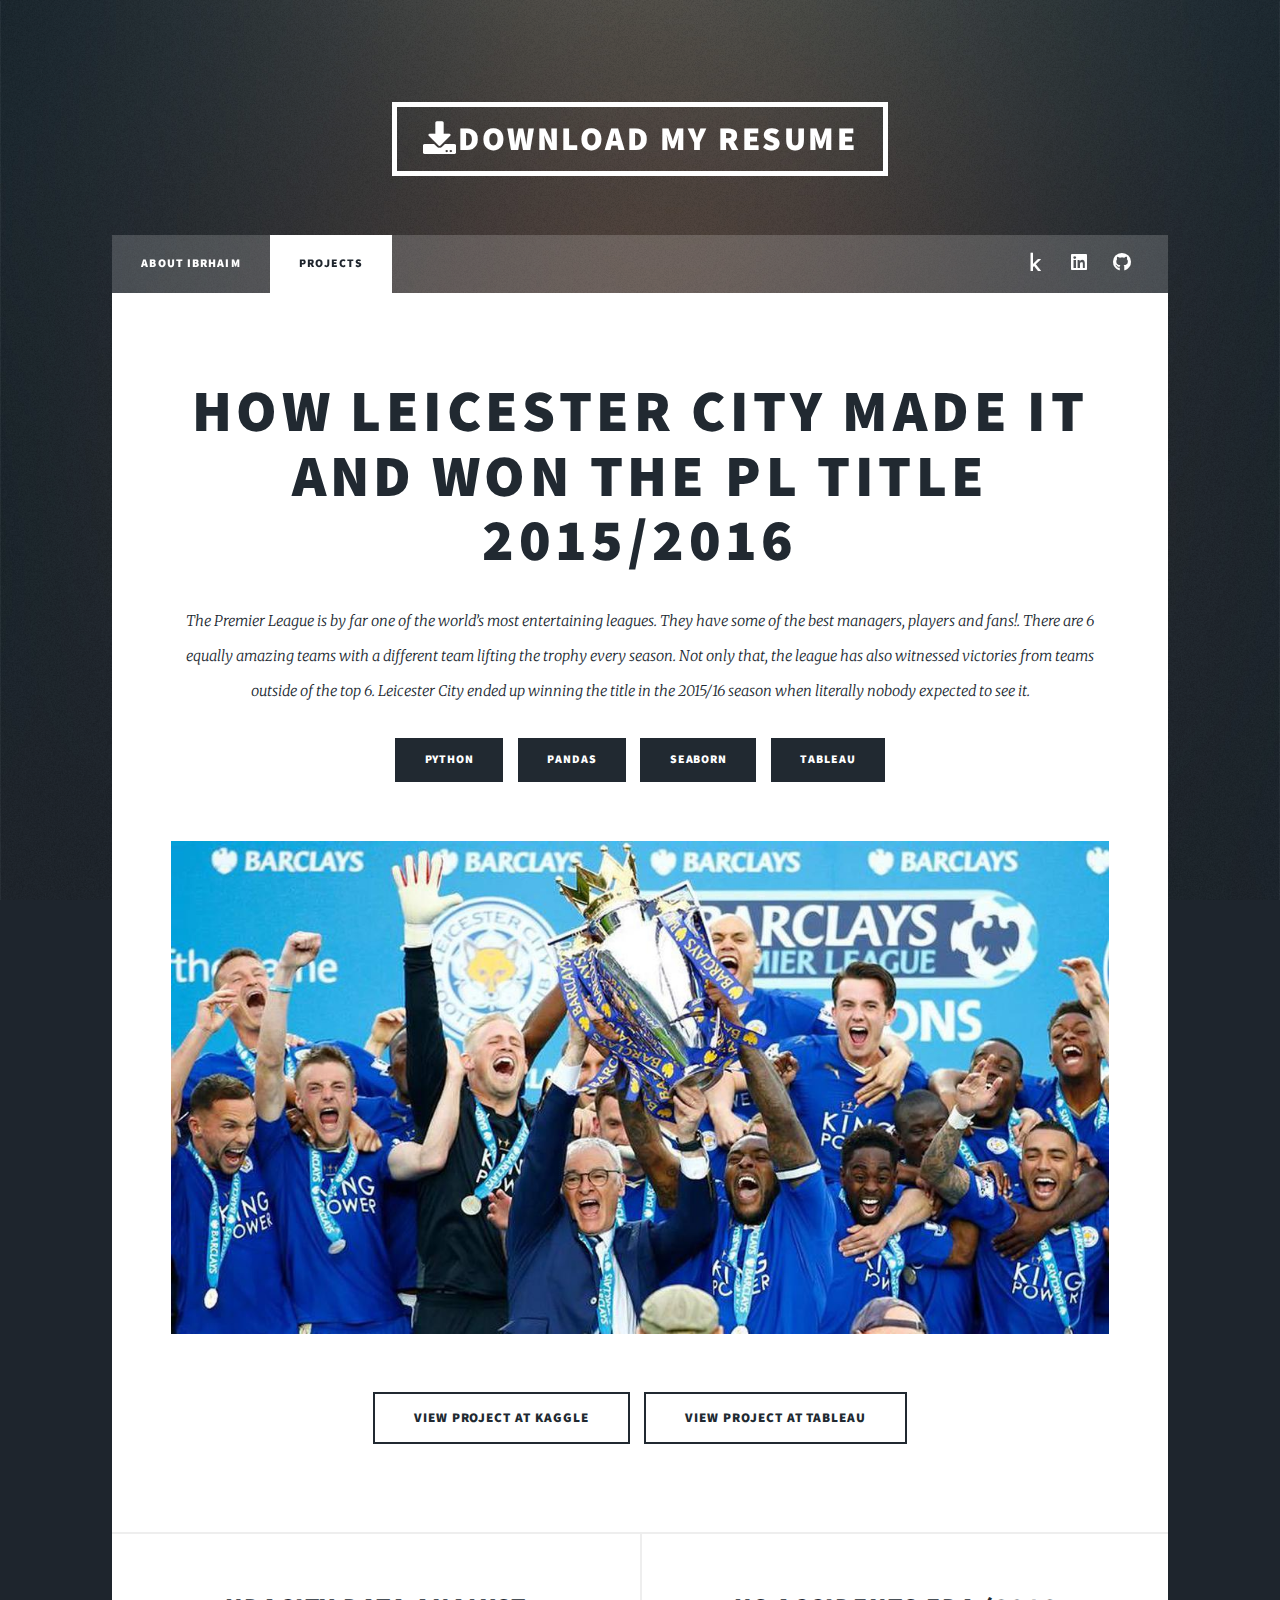
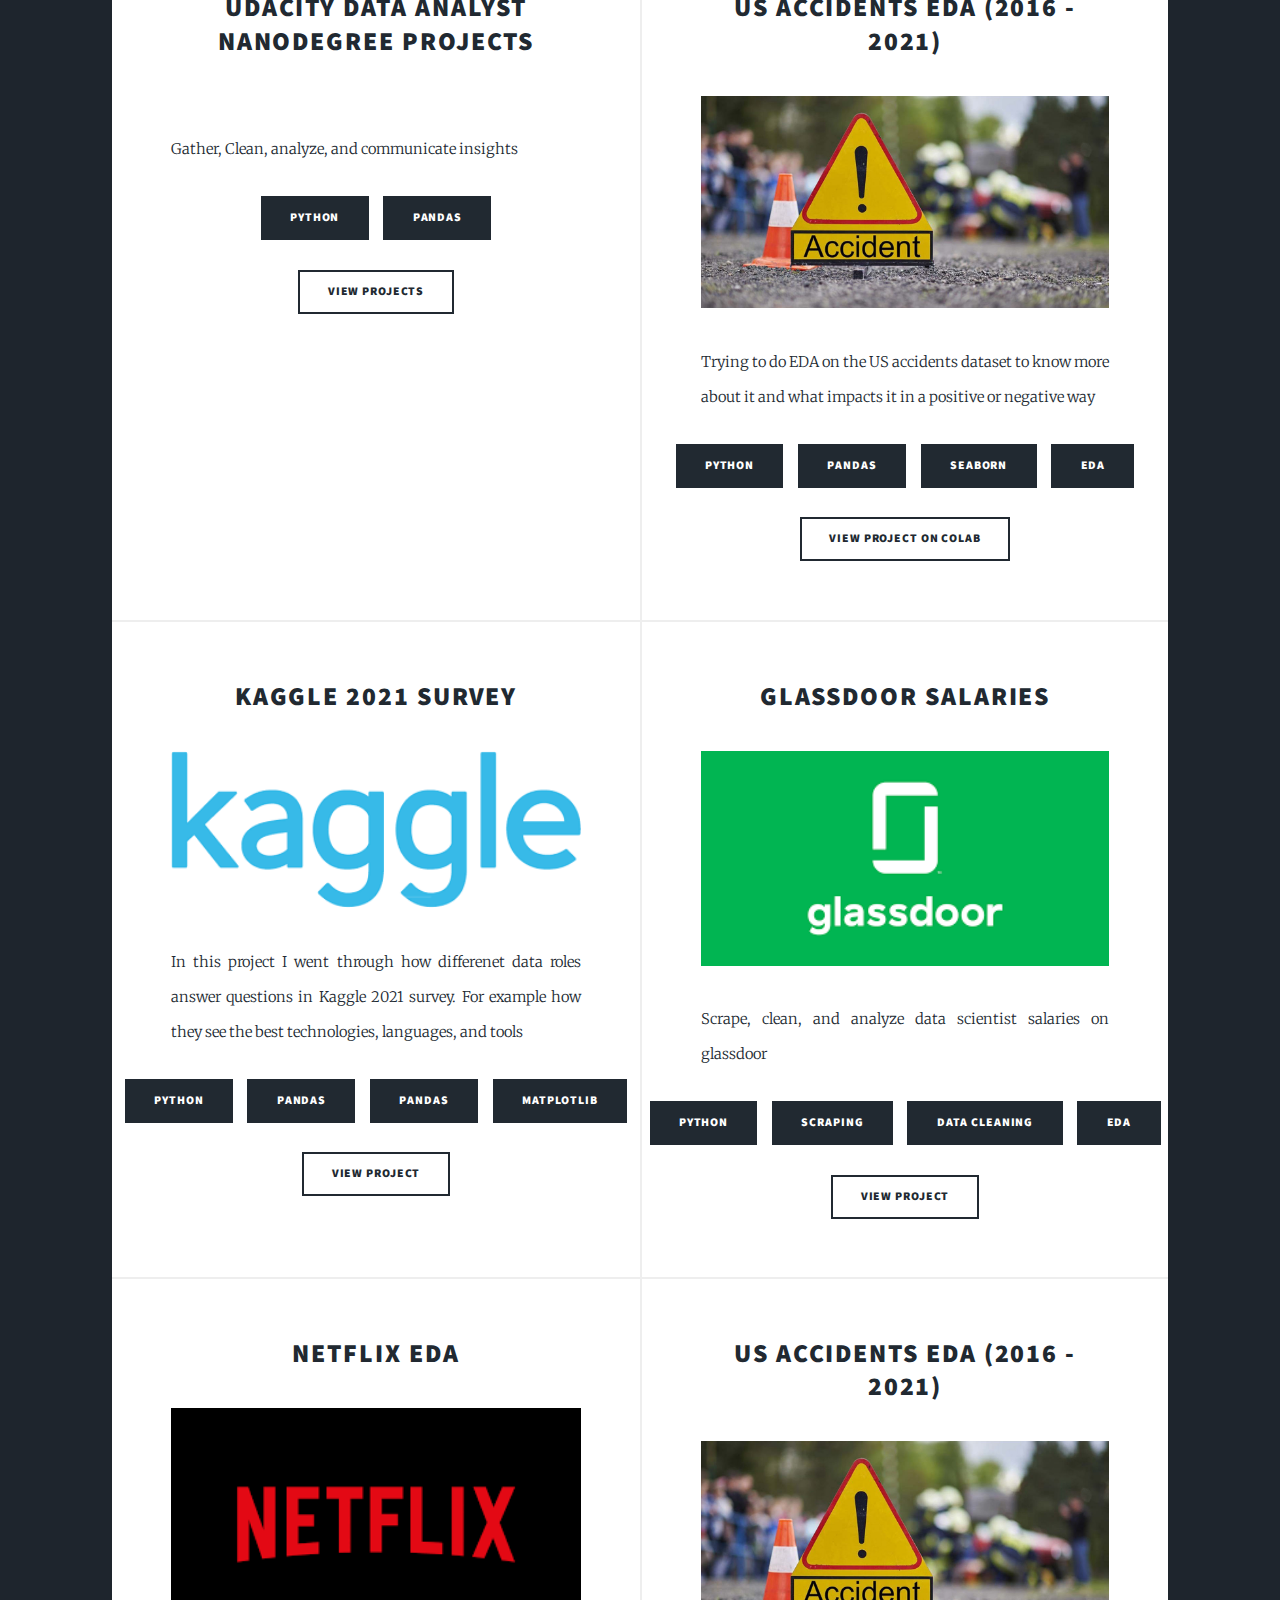
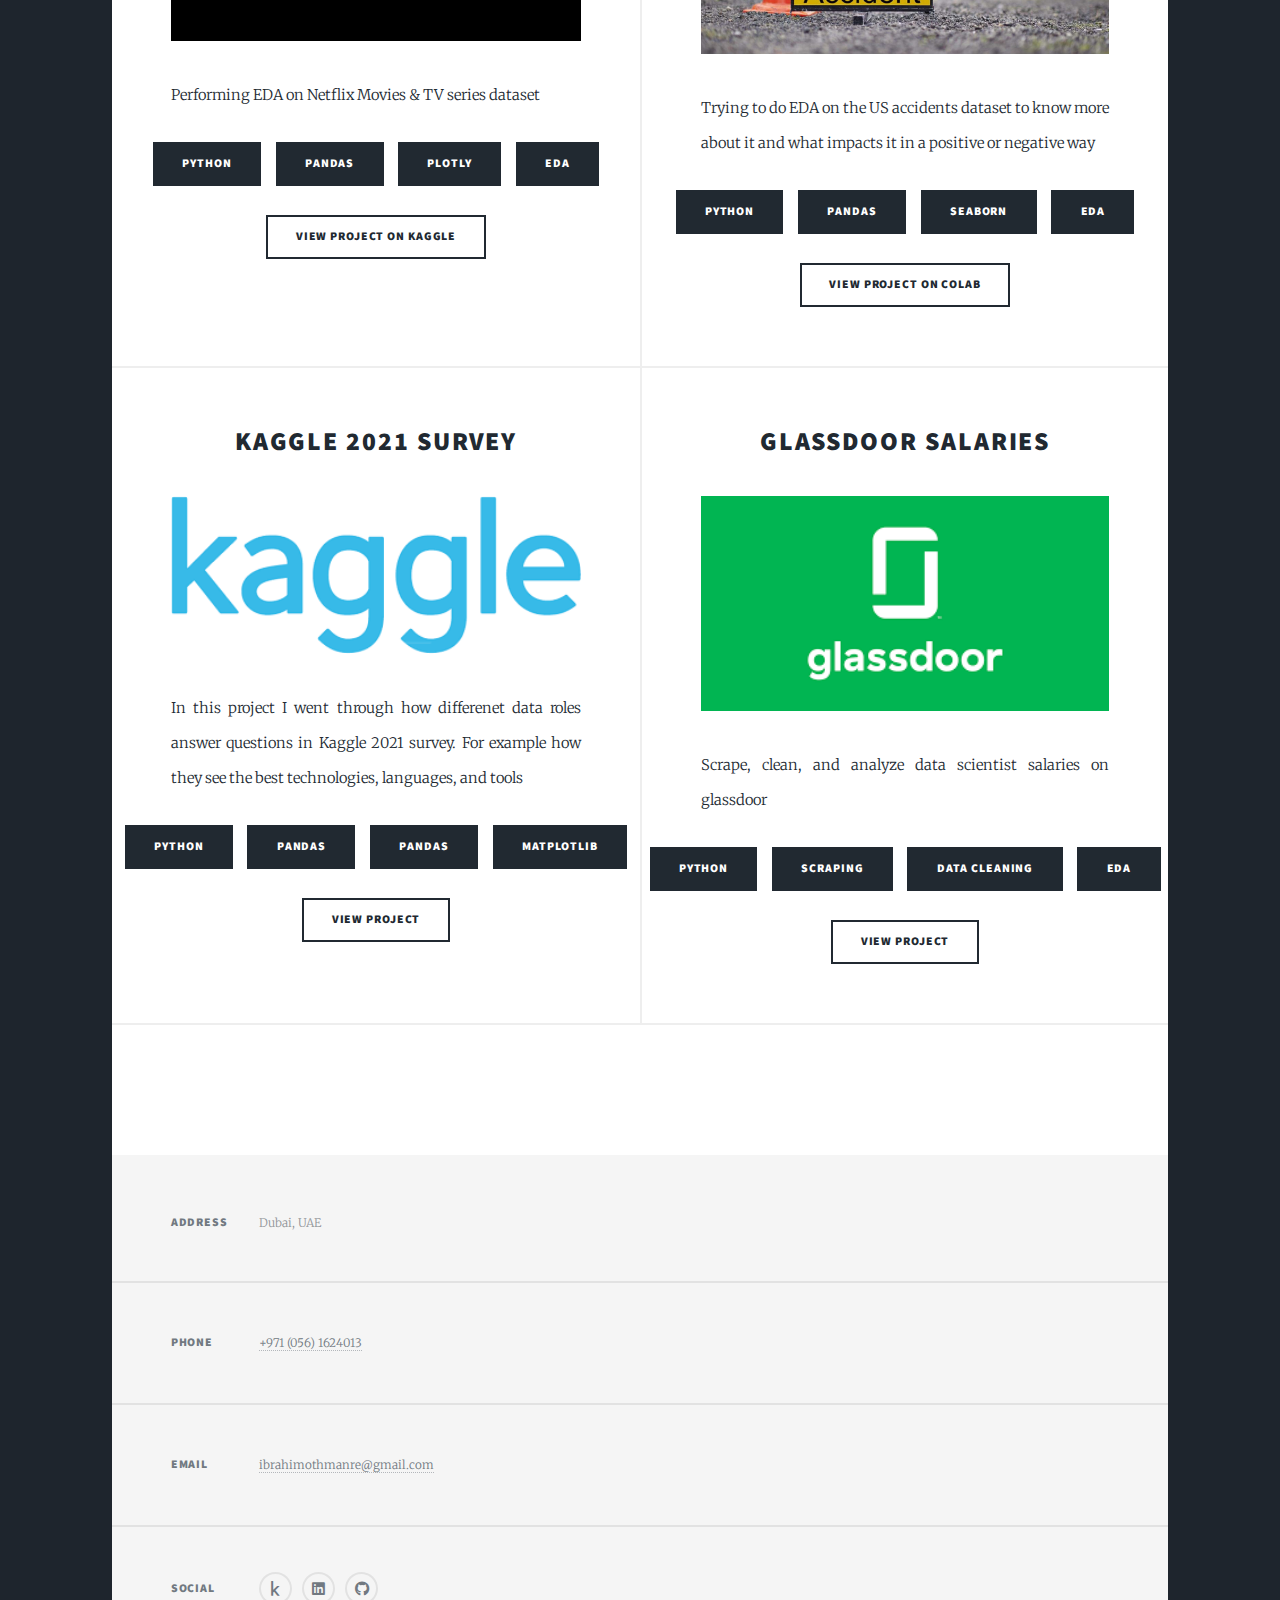
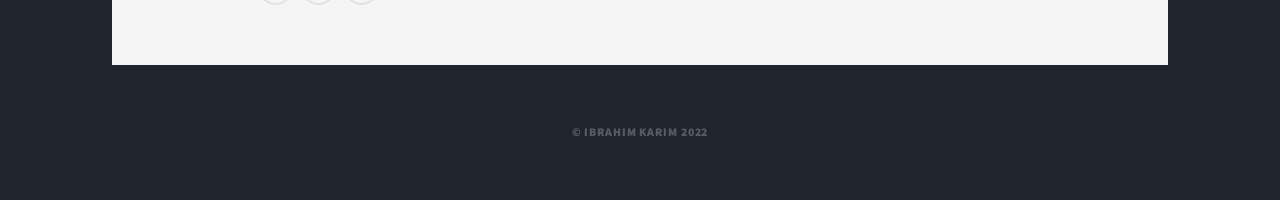
==== commit e4595565: "Add files via upload" ====
--- a/projects.html
+++ b/projects.html
@@ -72,6 +72,100 @@
 							</article>
 
 						<!-- Posts -->
+						<section class="posts">
+							<article>
+								<header>
+									<h2><a href="#">Udacity Data Analyst Nanodegree Projects<br /></a></h2>
+								</header>
+								<a href="#" class="image fit"><img src="images/udacity.png" alt="" /></a>
+								<p>Gather, Clean, analyze, and communicate insights</p>
+								<!-- <div class="pagination">
+									<a href="#" class="page">Python</a>
+									<a href="#" class="page">Pandas</a>
+									<a href="#" class="page">Seaborn</a>
+									<a href="#" class="page">EDA</a>
+								</div> -->
+
+								<ul class="actions">
+									<li><a href="#" class="button primary">Python</a></li>
+									<li><a href="#" class="button primary">Pandas</a></li>
+								</ul>
+								<ul class="actions special">
+									<li><a href="https://ibrahimothman.github.io/Udacity_Data_Analyst_Nanodegree" class="button" target="_blank">View Projects</a></li>
+								</ul>
+							</article>
+							<article>
+								<header>
+									<h2><a href="#">US Accidents EDA (2016 - 2021)<br /></a></h2>
+								</header>
+								<a href="#" class="image fit"><img src="images/accident_1.jpg" alt="" /></a>
+								<p>Trying to do EDA on the US accidents dataset to know more about it and what impacts it in a positive or negative way</p>
+								<!-- <div class="pagination">
+									<a href="#" class="page">Python</a>
+									<a href="#" class="page">Pandas</a>
+									<a href="#" class="page">Seaborn</a>
+									<a href="#" class="page">EDA</a>
+								</div> -->
+
+								<ul class="actions">
+									<li><a href="#" class="button primary">Python</a></li>
+									<li><a href="#" class="button primary">Pandas</a></li>
+									<li><a href="#" class="button primary">Seaborn</a></li>
+									<li><a href="#" class="button primary">EDA</a></li>
+								</ul>
+								<ul class="actions special">
+									<li><a href="https://jovian.ai/ibrahimothmanre/us-accident-analysis" class="button" target="_blank">View Project on Colab</a></li>
+								</ul>
+							</article>
+							<article>
+								<header>
+									<h2><a href="#">Kaggle 2021 Survey<br /></a></h2>
+								</header>
+								<a href="https://www.kaggle.com/code/ibrahimothman/kaggle-2021-survey-compare-answers-by-roles" class="image fit" target="_blank"><img src="images/Kaggle.png" alt="" /></a>
+								<p>In this project I went through how differenet data roles answer questions in Kaggle 2021 survey. For example how they see the best technologies, languages, and tools</p>
+								<!-- <div class="pagination">
+									<a href="#" class="page">Python</a>
+									<a href="#" class="page">Pandas</a>
+									<a href="#" class="page">Plotly</a>
+									<a href="#" class="page">Matplotlib</a>
+								</div> -->
+
+								<ul class="actions">
+									<li><a href="#" class="button primary">Python</a></li>
+									<li><a href="#" class="button primary">Pandas</a></li>
+									<li><a href="#" class="button primary">Pandas</a></li>
+									<li><a href="#" class="button primary">Matplotlib</a></li>
+								</ul>
+								<ul class="actions special">
+									<li><a href="https://www.kaggle.com/code/ibrahimothman/kaggle-2021-survey-compare-answers-by-roles" class="button" target="_blank">View Project</a></li>
+								</ul>
+							</article>
+							<article>
+								<header>
+									<h2><a href="#">Glassdoor Salaries<br />
+									</a></h2>
+								</header>
+								<a href="https://github.com/ibrahimothman/Glassdoor_DS_salaries/blob/main/EDA.ipynb" class="image fit" target="_blank"><img src="images/glassdoor.png" alt="" /></a>
+								<p>Scrape, clean, and analyze data scientist salaries on glassdoor</p>
+								<!-- <div class="pagination">
+									<a href="#" class="page">Python</a>
+									<a href="#" class="page">Scraping</a>
+									<a href="#" class="page">Cleaning</a>
+									<a href="#" class="page">EDA</a>
+								</div> -->
+
+								<ul class="actions">
+									<li><a href="#" class="button primary">Python</a></li>
+									<li><a href="#" class="button primary">Scraping</a></li>
+									<li><a href="#" class="button primary">Data Cleaning</a></li>
+									<li><a href="#" class="button primary">EDA</a></li>
+								</ul>
+								<ul class="actions special">
+									<li><a href="https://github.com/ibrahimothman/Glassdoor_DS_salaries/blob/main/EDA.ipynb" class="button" target="_blank">View Project</a></li>
+								</ul>
+							</article>
+							
+						</section>
 							<section class="posts">
 								<article>
 									<header>
--- a/assets/css/main.css
+++ b/assets/css/main.css
@@ -1,10 +1,10 @@
 @import url(fontawesome-all.min.css);
 @import url("https://fonts.googleapis.com/css?family=Merriweather:300,700,300italic,700italic|Source+Sans+Pro:900");
 
-/*
-	Massively by HTML5 UP
-	html5up.net | @ajlkn
-	Free for personal and commercial use under the CCA 3.0 license (html5up.net/license)
+/*
+	Massively by HTML5 UP
+	html5up.net | @ajlkn
+	Free for personal and commercial use under the CCA 3.0 license (html5up.net/license)
 */
 
 html, body, div, span, applet, object,
@@ -2687,6 +2687,7 @@
 		list-style: none;
 		margin-left: -1rem;
 		padding-left: 0;
+		justify-content: center;
 	}
 
 		ul.actions li {
@@ -3130,7 +3131,7 @@
 			letter-spacing: 0.075em;
 			line-height: calc(3rem - 4px);
 			margin-left: -2px;
-			min-width: 3rem;
+			min-width: 6rem;
 			position: relative;
 			text-align: center;
 			text-decoration: none;
@@ -3196,7 +3197,7 @@
 		color: #212931 !important;
 	}
 
-		.pagination a:hover {
+		/* .pagination a:hover {
 			color: #18bfef !important;
 			border-color: #18bfef;
 			z-index: 1;
@@ -3213,7 +3214,7 @@
 
 	.pagination span {
 		color: #eeeeee;
-	}
+	} */
 
 /* Wrapper */
 
